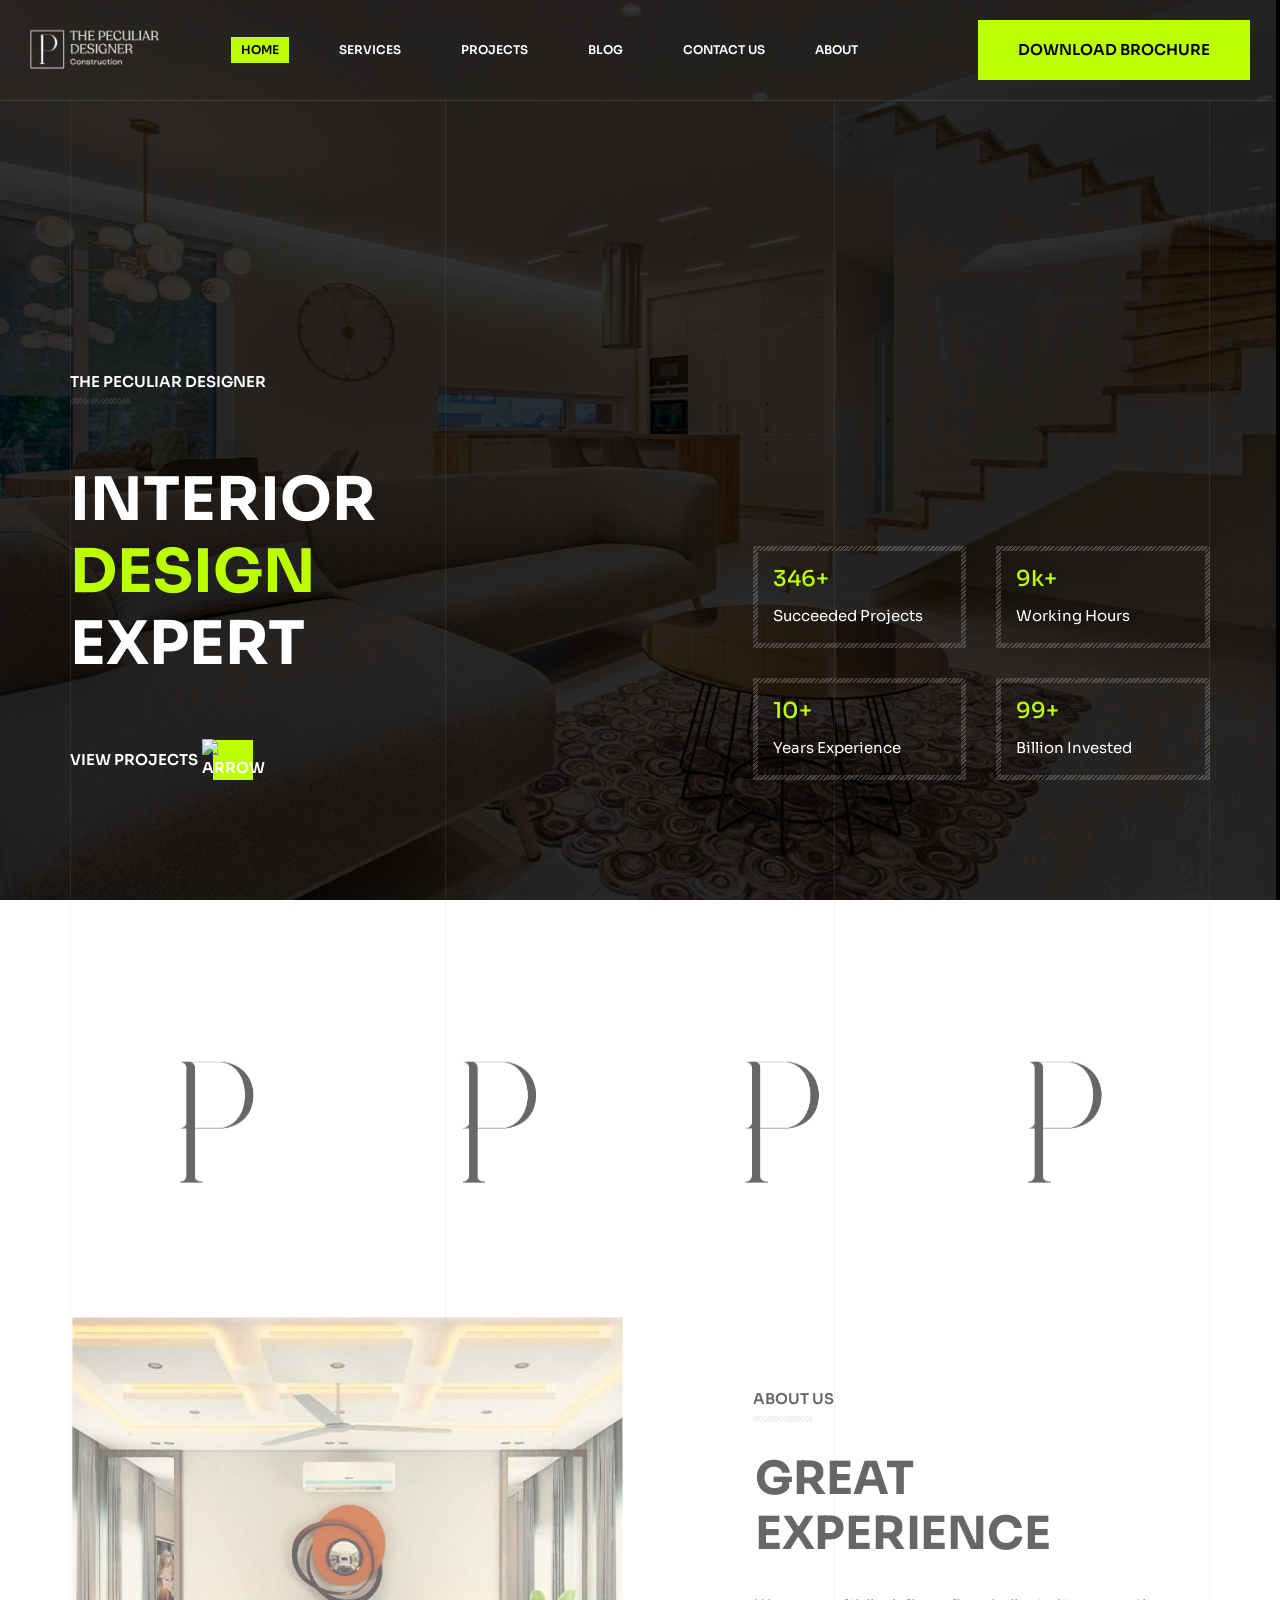
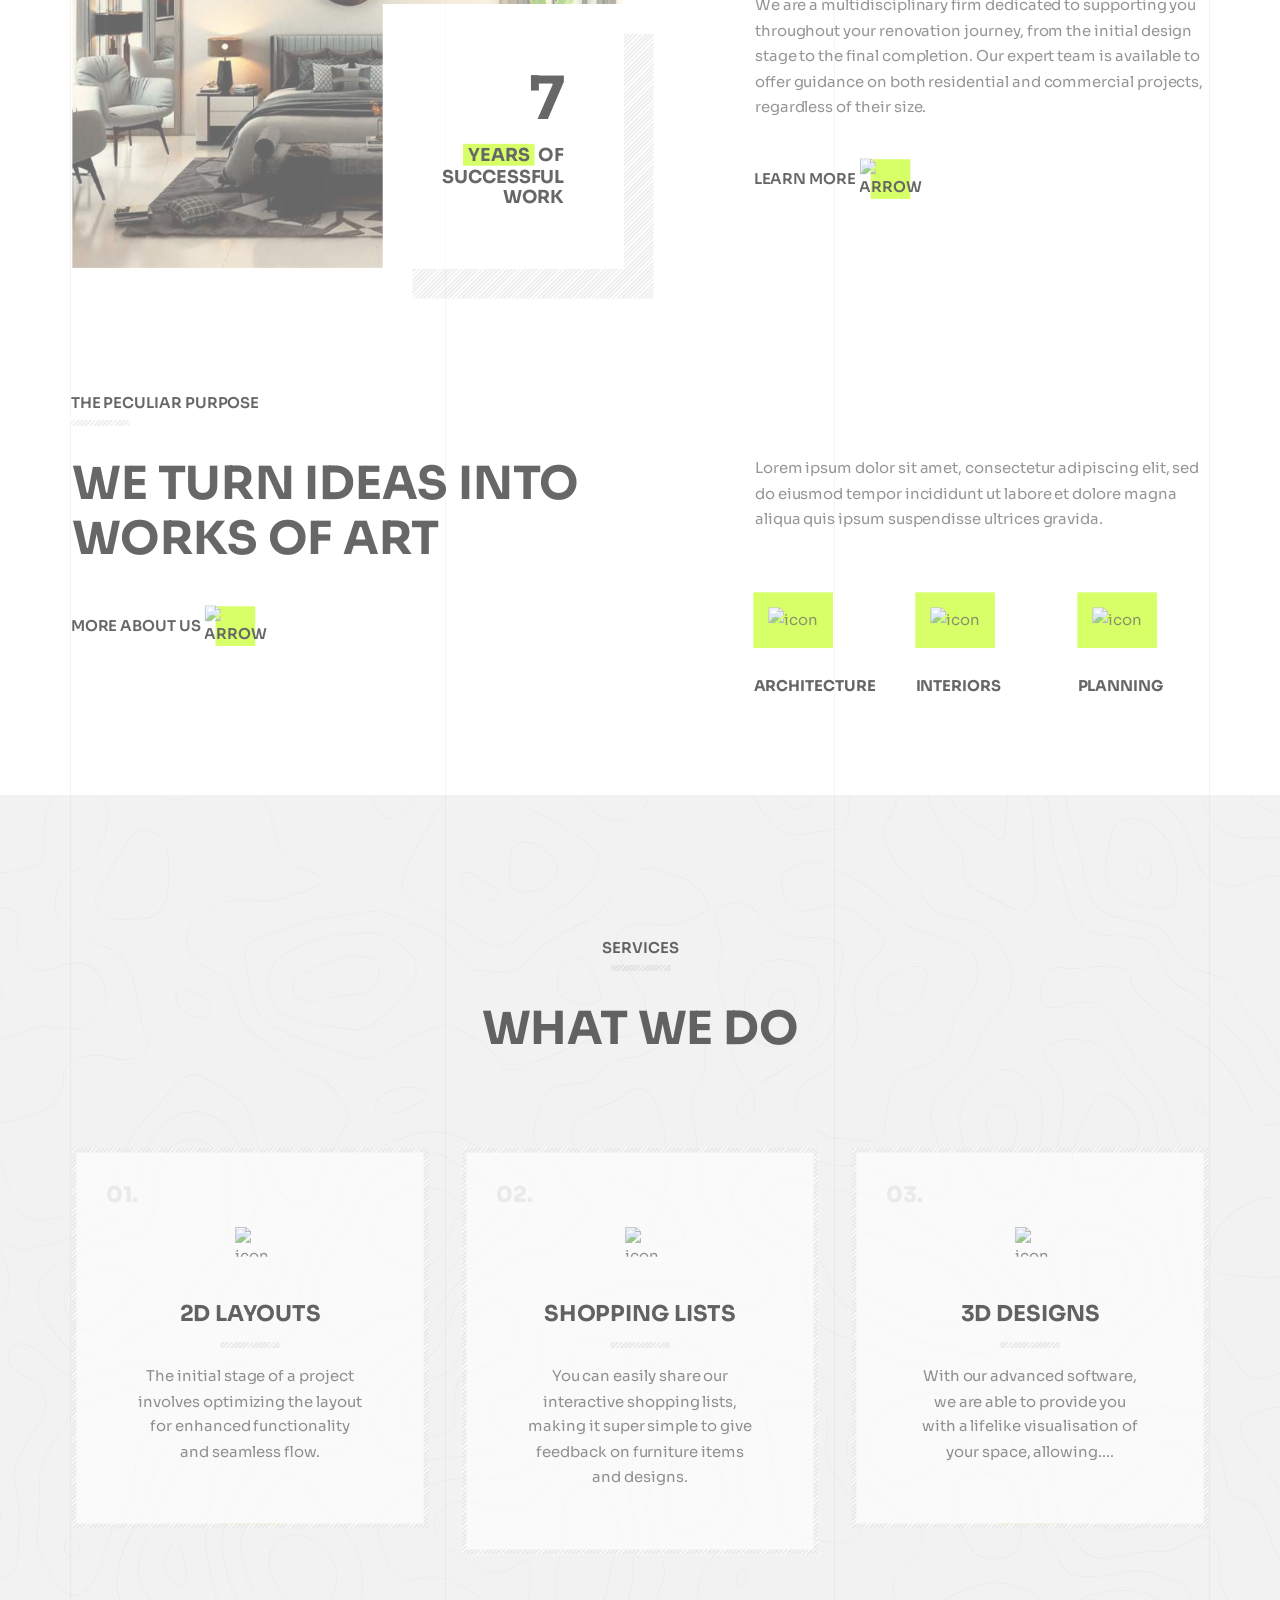
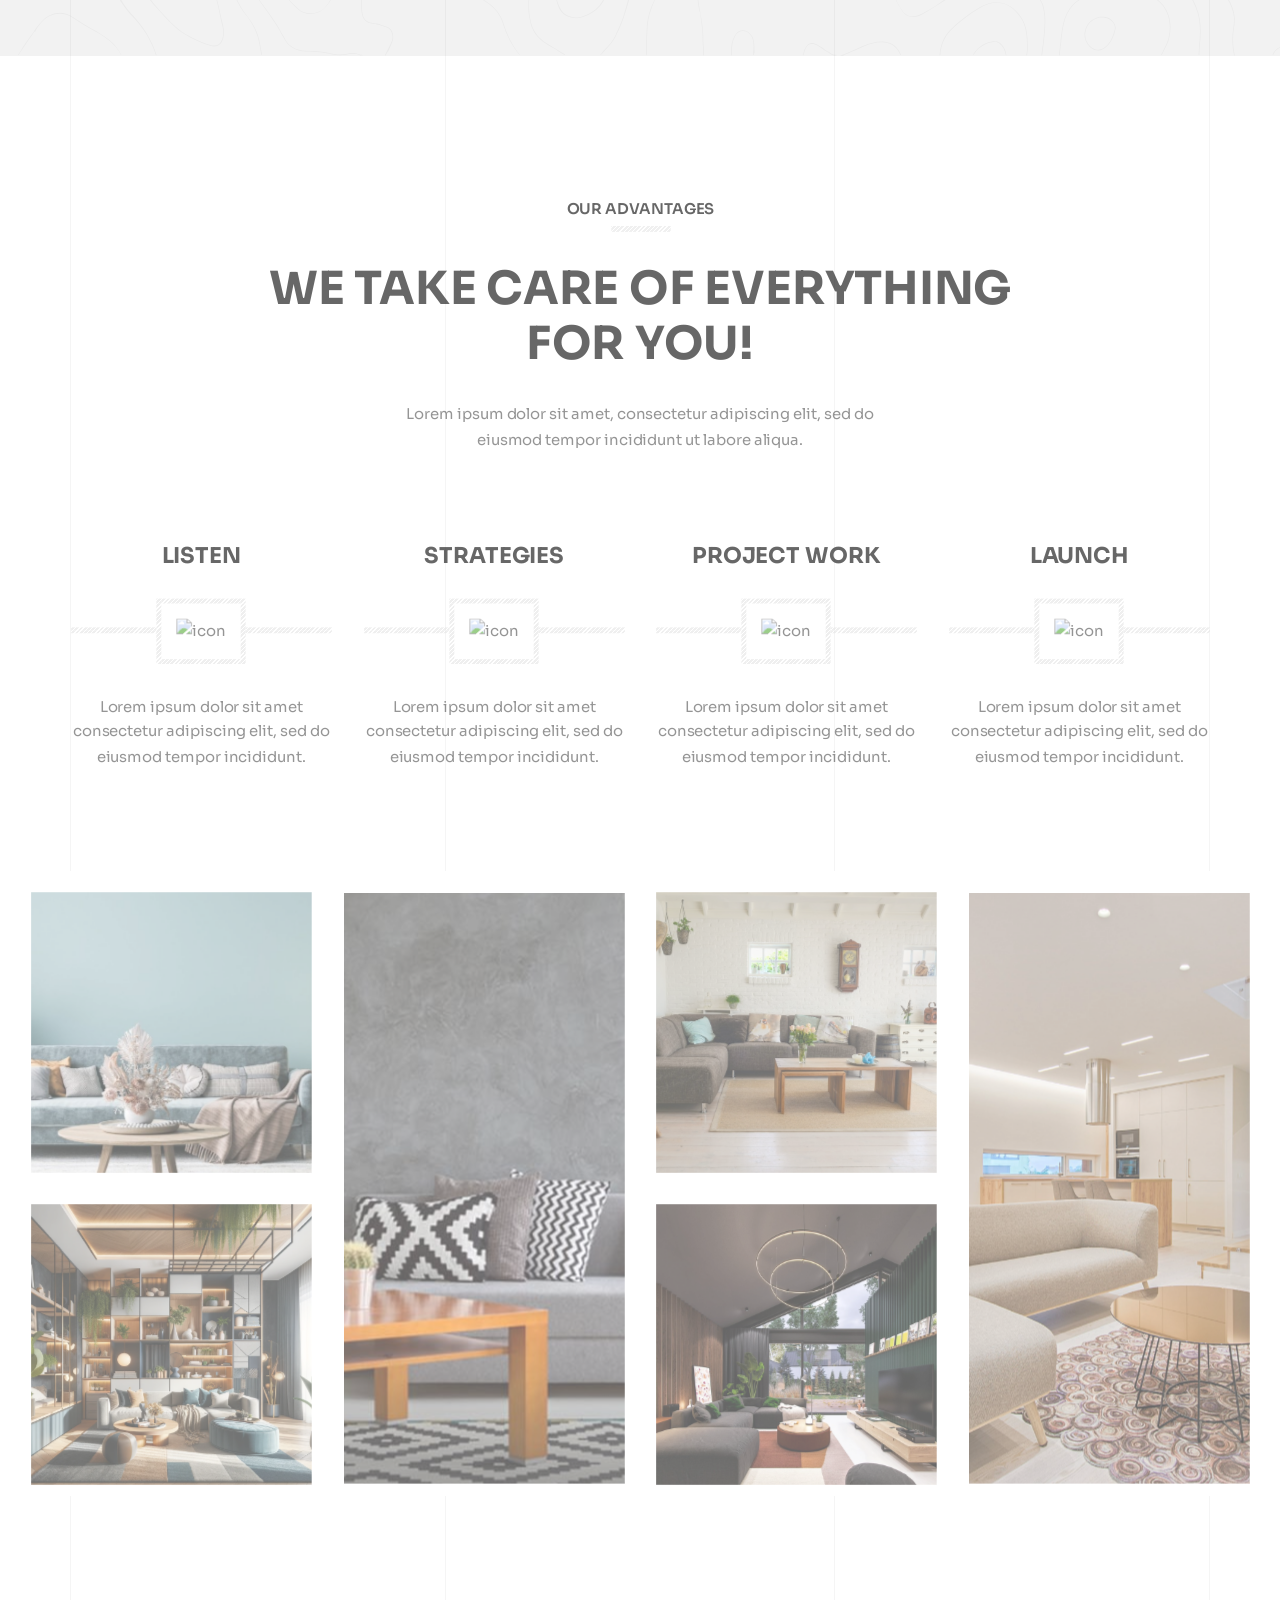
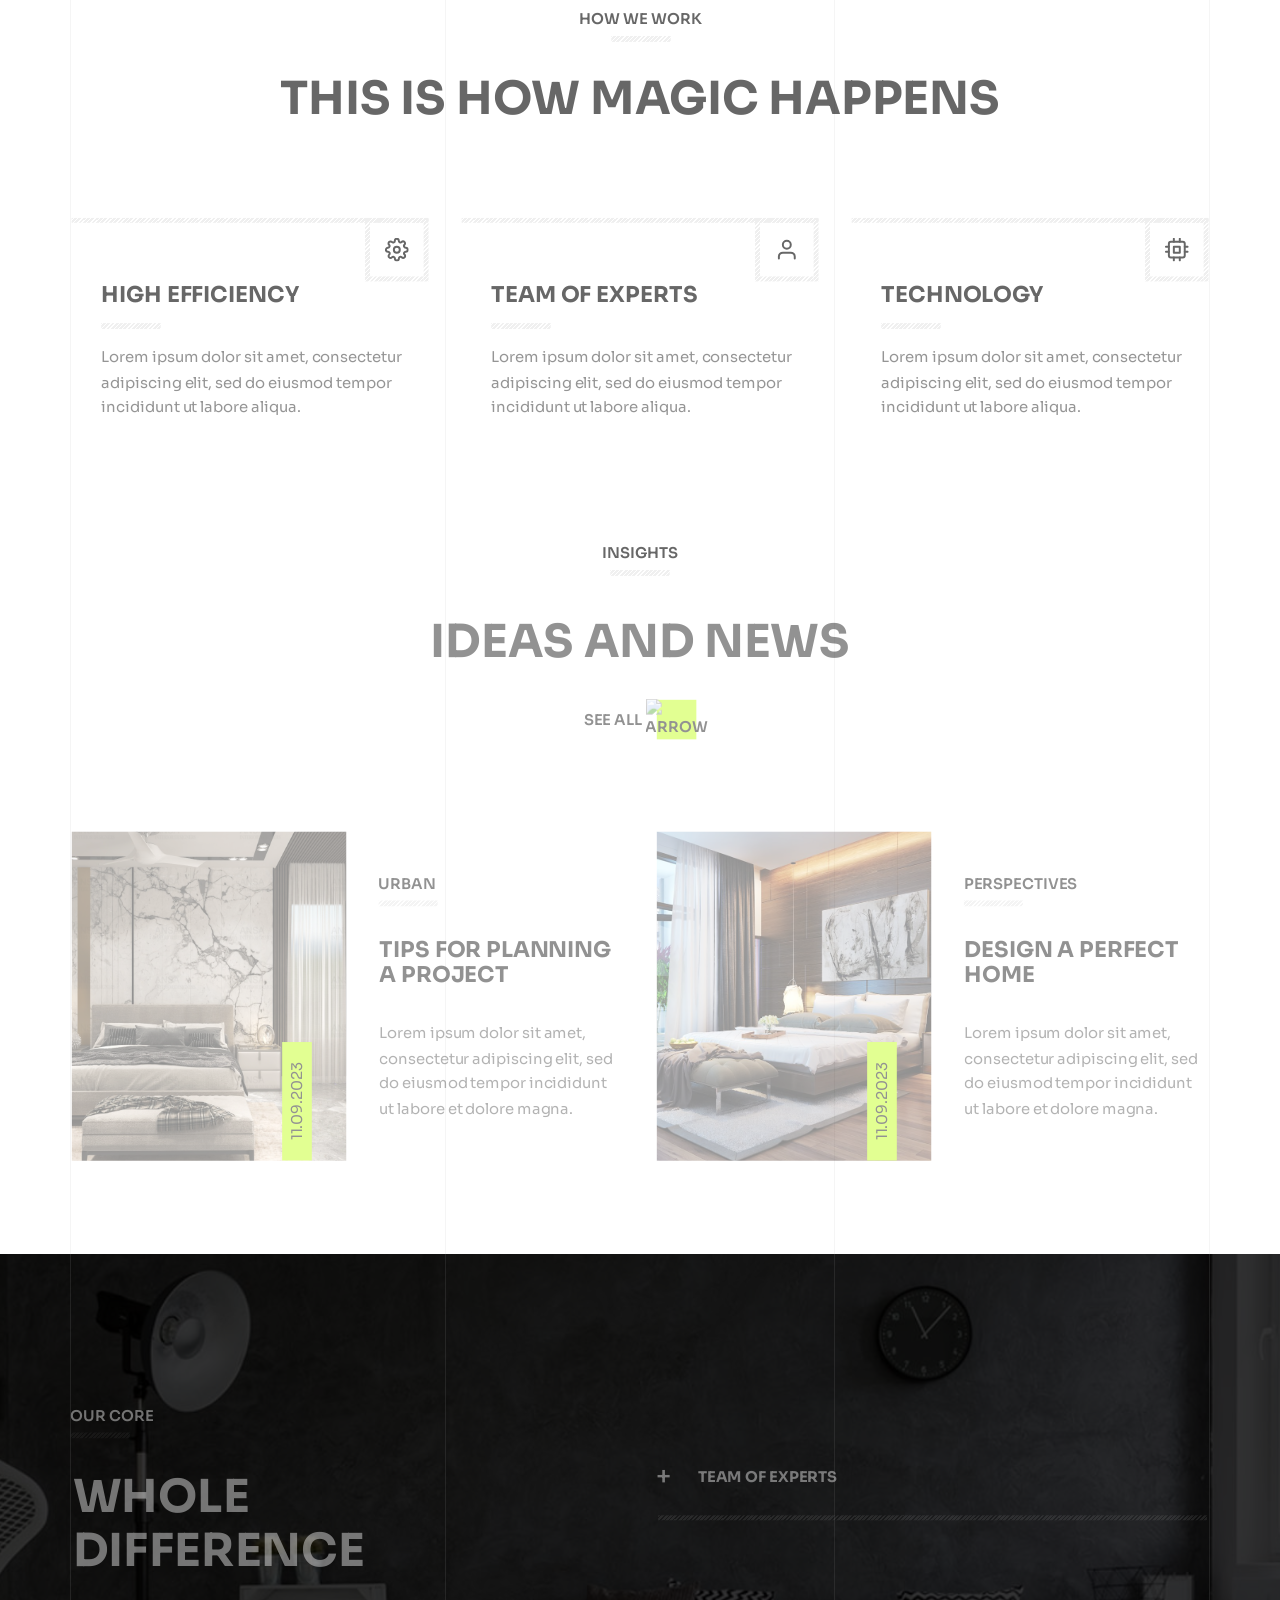
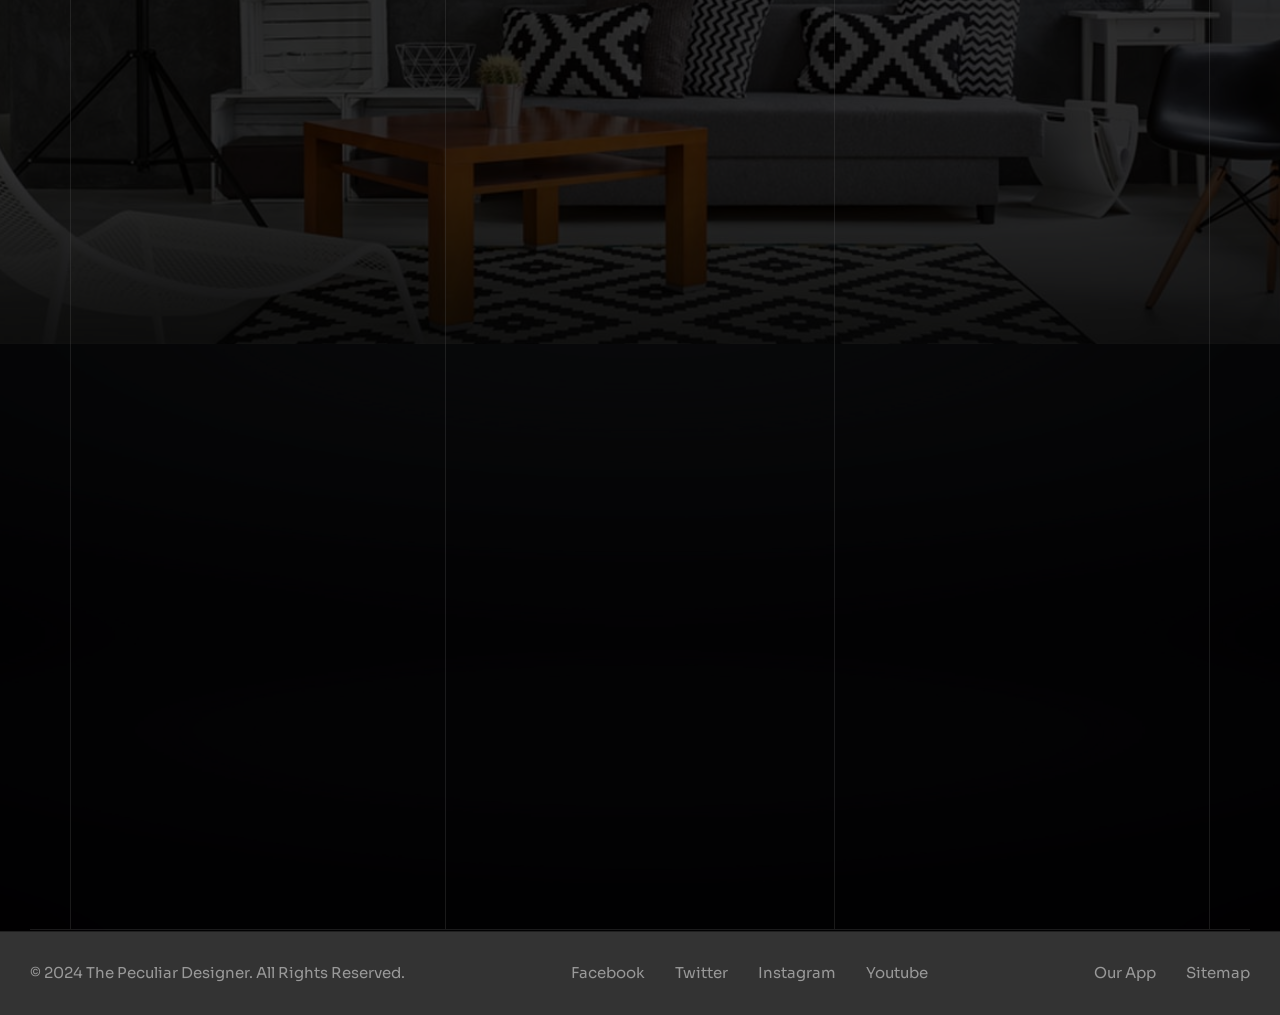
==== index.html @ 279177b8 "first commit" ====
<!DOCTYPE html>
<html lang="en-US">

<head>

    <meta charset="UTF-8">
    <meta name="viewport" content="width=device-width, initial-scale=1.0">
    <meta http-equiv="X-UA-Compatible" content="ie=edge">

    <!-- bootstrap grid css -->
    <link rel="stylesheet" href="css/plugins/bootstrap-grid.css">
    <!-- font awesome css -->
    <link rel="stylesheet" href="css/plugins/font-awesome.min.css">
    <!-- swiper css -->
    <link rel="stylesheet" href="css/plugins/swiper.min.css">
    <!-- magnific css -->
    <link rel="stylesheet" href="css/plugins/magnific-popup.css">
    <!-- ruizarch css -->
    <link rel="stylesheet" href="css/style.css">
    <!-- page name -->
    <title>Ruizarch</title>

</head>

<body>

    <!-- wrapper -->
    <div class="mil-wrapper">

        <div class="mil-progress-track">
            <div class="mil-progress"></div>
        </div>

        <!-- top bar -->
        <div class="mil-top-panel">
            <div class="container-fluid">
                <div class="mil-top-panel-content">
                    <a href="index.html" class="mil-logo">
                        <img src="img/logo/thepeculiar.avif" alt="Logo" style="width: 130px;">
                    </a>

                    <div class="mil-navigation">
                        <nav>
                            <ul>
                                <li class="mil-has-children mil-active">
                                    <a href="index.html">Home</a>
                                    <!-- <ul>
                                        <li><a href="home-1.html">Type 1</a></li>
                                        <li><a href="home-2.html">Type 2</a></li>
                                        <li><a href="home-3.html">Type 3</a></li>
                                    </ul> -->
                                </li>
                                <li class="mil-has-children">
                                    <a href="services.html">Services</a>
                                    <!-- <ul>
                                        <li><a href="services.html">Services</a></li>
                                        <li><a href="service.html">Single Service</a></li>
                                    </ul> -->
                                </li>
                                <li class="mil-has-children">
                                    <a href="portfolio.html">Projects</a>
                                    <!-- <ul>
                                        <li><a href="portfolio.html">Projects list</a></li>
                                        <li><a href="project.html">Single Project</a></li>
                                    </ul> -->
                                </li>
                                <li class="mil-has-children">
                                    <a href="blog.html">Blog</a>
                                    <!-- <ul>
                                        <li><a href="blog.html">Blog list</a></li>
                                        <li><a href="publication.html">Single Publication</a></li>
                                    </ul> -->
                                </li>
                                <li><a href="contact.html">Contact Us</a></li>
                                <li class="mil-has-children">
                                    <a href="about.html">About</a>
                                </li>
                                    <!-- <a href="#.">Other</a>
                                    <ul>
                                        <li><a href="team.html">Team</a></li>
                                        <li><a href="team-member.html">Team Member</a></li>
                                        <li><a href="coming-soon.html">Coming Soon</a></li>
                                        <li><a href="404.html">404</a></li>
                                    </ul> -->
                            </ul>
                        </nav>
                    </div>

                    <!-- right buttons -->
                    <div class="mil-top-panel-buttons">
                        <a href="#" class="mil-button mil-sm">Download Brochure</a>
                        <div class="mil-menu-btn">
                            <span></span>
                        </div>
                    </div>
                    <!-- right buttons end -->

                </div>

            </div>
        </div>
        <!-- top bar end -->

        <!-- content -->
        <div id="content">

            <!-- banner -->
            <section class="mil-banner">
                <img src="img/covers/pexels-fotoaibe-1571460.jpg" class="mil-bg-img mil-scale" data-value-1=".4" data-value-2="1.4" alt="image">
                <div class="mil-overlay"></div>
                <div class="container">
                    <div class="mil-background-grid mil-top-space"></div>
                    <div class="mil-banner-content">
                        <div class="row align-items-end">
                            <div class="col-xl-7">

                                <div class="mil-mb-90">
                                    <span class="mil-suptitle mil-light mil-upper mil-mb-60">THE PECULIAR DESIGNER</span>
                                    <h1 class="mil-upper mil-light mil-mb-60">INTERIOR<br><span class="mil-accent">Design</span><br>EXPERT</h1>
                                    <a href="portfolio.html" class="mil-link mil-light mil-upper">View Projects <span class="mil-arrow"><img src="img/icons/1.svg" alt="arrow"></span></a>
                                </div>

                            </div>
                            <div class="col-xl-5">
                                <div class="row mil-mb-60">
                                    <div class="col-6">

                                        <div class="mil-counter-frame mil-light mil-mb-30">
                                            <h4 class="mil-accent mil-thin mil-mb-10"><span class="mil-counter" data-number="346">0</span>+</h4>
                                            <p class="mil-light">Succeeded <br>Projects</p>
                                        </div>

                                    </div>
                                    <div class="col-6">

                                        <div class="mil-counter-frame mil-light mil-mb-30">
                                            <h4 class="mil-accent mil-thin mil-mb-10"><span class="mil-counter" data-number="9">0</span>k+</h4>
                                            <p class="mil-light">Working <br>Hours</p>
                                        </div>

                                    </div>
                                    <div class="col-6">

                                        <div class="mil-counter-frame mil-light mil-mb-30">
                                            <h4 class="mil-accent mil-thin mil-mb-10"><span class="mil-counter" data-number="10">0</span>+</h4>
                                            <p class="mil-light">Years <br>Experience</p>
                                        </div>

                                    </div>
                                    <div class="col-6">

                                        <div class="mil-counter-frame mil-light mil-mb-30">
                                            <h4 class="mil-accent mil-thin mil-mb-10"><span class="mil-counter" data-number="99">0</span>+</h4>
                                            <p class="mil-light">Billion <br>Invested</p>
                                        </div>

                                    </div>
                                </div>
                            </div>
                        </div>
                    </div>
                </div>
            </section>
            <!-- banner end -->

            <!-- partners -->
            <div class="mil-partners">
                <div class="container mil-p-120-120">
                    <div class="mil-background-grid mil-softened"></div>
                    <div class="swiper-container mil-infinite-show mil-up">
                        <div class="swiper-wrapper">
                            <div class="swiper-slide">
                                <a href="#." class="mil-partner-frame"><img src="img/logo/logo-p version 2-01.png" alt="logo"></a>
                            </div>
                            <div class="swiper-slide">
                                <a href="#." class="mil-partner-frame"><img src="img/logo/logo-p version 2-01.png" alt="logo"></a>
                            </div>
                            <div class="swiper-slide">
                                <a href="#." class="mil-partner-frame"><img src="img/logo/logo-p version 2-01.png" alt="logo"></a>
                            </div>
                            <div class="swiper-slide">
                                <a href="#." class="mil-partner-frame"><img src="img/logo/logo-p version 2-01.png" alt="logo"></a>
                            </div>
                            <div class="swiper-slide">
                                <a href="#." class="mil-partner-frame"><img src="img/logo/logo-p version 2-01.png" alt="logo"></a>
                            </div>
                            <div class="swiper-slide">
                                <a href="#." class="mil-partner-frame"><img src="img/logo/logo-p version 2-01.png" alt="logo"></a>
                            </div>
                        </div>
                    </div>
                </div>
            </div>
            <!-- partners end -->

            <!-- about -->
            <section>
                <div class="container mil-p-0-30">
                    <div class="mil-background-grid mil-softened"></div>
                    <div class="row justify-content-between align-items-center flex-sm-row-reverse">
                        <div class="col-lg-5">

                            <div class="mil-mb-90">
                                <span class="mil-suptitle mil-upper mil-up mil-mb-30">
                                    About Us</span>
                                <h2 class="mil-upper mil-up mil-mb-30">Great experience</h2>
                                <p class="mil-up mil-mb-40">We are a multidisciplinary firm dedicated to supporting you throughout your renovation journey, from the initial design stage to the final completion. Our expert team is available to offer guidance on both residential and commercial projects, regardless of their size.</p>
                                <a href="https://vimeo.com/25428289" class="mil-link mil-upper mil-up has-popup-video">Learn More <span class="mil-arrow"><img src="img/icons/2.svg" alt="arrow"></span></a>
                            </div>

                        </div>
                        <div class="col-lg-6">

                            <div class="mil-illustration mil-up mil-mb-90">
                                <div class="mil-image-frame">
                                    <img src="img/covers/modern-interior-designs-1024x683.jpg" alt="image" class="mil-scale" data-value-1="1" data-value-2="1.3">
                                </div>
                                <div class="mil-about-counter">
                                    <h1 class="mil-counter mil-right mil-mb-10" data-number="8">0</h1>
                                    <h5 class="mil-upper mil-right"><span class="mil-marker">Years</span> of <br>successful <br>work</h5>
                                </div>
                            </div>

                        </div>
                    </div>
                </div>
            </section>
            <!-- about end -->

            <!-- ideas -->
            <section>
                <div class="container mil-p-0-90">
                    <div class="mil-background-grid mil-softened"></div>
                    <div class="row justify-content-between">
                        <div class="col-lg-6">

                            <div>
                                <span class="mil-suptitle mil-upper mil-up mil-mb-30">The Peculiar Purpose</span>
                                <h2 class="mil-upper mil-up mil-mb-40">we turn ideas into works of art</h2>
                                <a href="about.html" class="mil-link mil-upper mil-up">More About Us <span class="mil-arrow"><img src="img/icons/1.svg" alt="arrow"></span></a>
                            </div>

                        </div>
                        <div class="col-lg-5 mil-mt-suptitle-offset">

                            <p class="mil-up mil-mb-60">Lorem ipsum dolor sit amet, consectetur adipiscing elit, sed do eiusmod tempor incididunt ut labore et dolore magna aliqua quis ipsum suspendisse ultrices gravida.</p>

                            <div class="row">
                                <div class="col-sm-4">

                                    <a href="service.html" class="mil-icon-box mil-sm-center mil-mb-30">
                                        <div class="mil-icon mil-icon-accent-bg mil-up mil-mb-30">
                                            <img src="img/icons/3.svg" alt="icon">
                                        </div>
                                        <h6 class="mil-upper mil-up">Architecture</h6>
                                    </a>

                                </div>
                                <div class="col-sm-4">

                                    <a href="service.html" class="mil-icon-box mil-sm-center mil-mb-30">
                                        <div class="mil-icon mil-icon-accent-bg mil-up mil-mb-30">
                                            <img src="img/icons/4.svg" alt="icon">
                                        </div>
                                        <h6 class="mil-upper mil-up">Interiors</h6>
                                    </a>

                                </div>
                                <div class="col-sm-4">

                                    <a href="service.html" class="mil-icon-box mil-sm-center mil-mb-30">
                                        <div class="mil-icon mil-icon-accent-bg mil-up mil-mb-30">
                                            <img src="img/icons/5.svg" alt="icon">
                                        </div>
                                        <h6 class="mil-upper mil-up">Planning</h6>
                                    </a>

                                </div>
                            </div>

                        </div>
                    </div>
                </div>
            </section>
            <!-- ideas end -->

            <!-- services -->
            <section class="mil-soft-bg mil-relative">
                <img src="img/other/bg.svg" class="mil-bg-img" alt="image">
                <div class="container mil-p-120-90">
                    <div class="mil-background-grid mil-softened"></div>

                    <div class="row">
                        <div class="col-12">

                            <div class="mil-center mil-mb-90">
                                <span class="mil-suptitle mil-upper mil-up mil-mb-30">Services</span>
                                <h2 class="mil-upper mil-up">What We Do</h2>
                            </div>

                        </div>
                        <div class="col-lg-4">

                            <a href="service.html" class="mil-service-card mil-up mil-mb-30">
                                <div class="mil-card-number">01.</div>
                                <div class="mil-center">
                                    <div class="mil-icon mil-icon-lg mil-mb-30">
                                        <img src="img/icons/3.svg" alt="icon">
                                    </div>
                                    <h4 class="mil-upper mil-mb-20">2D Layouts</h4>
                                    <div class="mil-divider-sm mil-mb-20"></div>
                                    <p class="mil-service-text">The initial stage of a project involves optimizing the layout for enhanced functionality and seamless flow.</p>
                                    <div class="mil-go-buton mil-icon mil-icon-lg mil-icon-accent-bg">
                                        <img src="img/icons/1.svg" alt="icon">
                                    </div>
                                </div>
                            </a>

                        </div>
                        <div class="col-lg-4">

                            <a href="service.html" class="mil-service-card mil-up mil-mb-30">
                                <div class="mil-card-number">02.</div>
                                <div class="mil-center">
                                    <div class="mil-icon mil-icon-lg mil-mb-30">
                                        <img src="img/icons/5.svg" alt="icon">
                                    </div>
                                    <h4 class="mil-upper mil-mb-20">
                                        Shopping Lists</h4>
                                    <div class="mil-divider-sm mil-mb-20"></div>
                                    <p class="mil-service-text">You can easily share our interactive shopping lists, making it super simple to give feedback on furniture items and designs. </p>
                                    <div class="mil-go-buton mil-icon mil-icon-lg mil-icon-accent-bg">
                                        <img src="img/icons/1.svg" alt="icon">
                                    </div>
                                </div>
                            </a>

                        </div>
                        <div class="col-lg-4">

                            <a href="service.html" class="mil-service-card mil-up mil-mb-30">
                                <div class="mil-card-number">03.</div>
                                <div class="mil-center">
                                    <div class="mil-icon mil-icon-lg mil-mb-30">
                                        <img src="img/icons/4.svg" alt="icon">
                                    </div>
                                    <h4 class="mil-upper mil-mb-20">3D designs</h4>
                                    <div class="mil-divider-sm mil-mb-20"></div>
                                    <p class="mil-service-text">With our advanced software, we are able to provide you with a lifelike visualisation of your space, allowing....</p>
                                    <div class="mil-go-buton mil-icon mil-icon-lg mil-icon-accent-bg">
                                        <img src="img/icons/1.svg" alt="icon">
                                    </div>
                                </div>
                            </a>

                        </div>
                    </div>
                </div>
            </section>
            <!-- services end -->

            <!-- advantages -->
            <section>
                <div class="container mil-p-120-60">
                    <div class="mil-background-grid mil-softened"></div>

                    <div class="row">
                        <div class="col-12">

                            <div class="mil-center mil-mb-90">
                                <span class="mil-suptitle mil-upper mil-up mil-mb-30">Our Advantages</span>
                                <h2 class="mil-upper mil-up mil-mb-30">We Take Care of Everything <br>for You!</h2>
                                <p class="mil-up">Lorem ipsum dolor sit amet, consectetur adipiscing elit, sed do <br> eiusmod tempor incididunt ut labore aliqua.</p>
                            </div>

                        </div>
                        <div class="col-md-6 col-lg-3">

                            <div class="mil-advantage mil-icon-box mil-center mil-up mil-mb-60">
                                <h4 class="mil-upper mil-mb-30">Listen</h4>
                                <div class="mil-icon mil-icon-border mil-mb-30">
                                    <img src="img/icons/6.svg" alt="icon">
                                </div>
                                <p>Lorem ipsum dolor sit amet consectetur adipiscing elit, sed do eiusmod tempor incididunt.</p>
                            </div>

                        </div>
                        <div class="col-md-6 col-lg-3">

                            <div class="mil-advantage mil-icon-box mil-center mil-up mil-mb-60">
                                <h4 class="mil-upper mil-mb-30">Strategies</h4>
                                <div class="mil-icon mil-icon-border mil-mb-30">
                                    <img src="img/icons/6.svg" alt="icon">
                                </div>
                                <p>Lorem ipsum dolor sit amet consectetur adipiscing elit, sed do eiusmod tempor incididunt.</p>
                            </div>

                        </div>
                        <div class="col-md-6 col-lg-3">

                            <div class="mil-advantage mil-icon-box mil-center mil-up mil-mb-60">
                                <h4 class="mil-upper mil-mb-30">Project Work</h4>
                                <div class="mil-icon mil-icon-border mil-mb-30">
                                    <img src="img/icons/6.svg" alt="icon">
                                </div>
                                <p>Lorem ipsum dolor sit amet consectetur adipiscing elit, sed do eiusmod tempor incididunt.</p>
                            </div>

                        </div>
                        <div class="col-md-6 col-lg-3">

                            <div class="mil-advantage mil-icon-box mil-center mil-up mil-mb-60">
                                <h4 class="mil-upper mil-mb-30">Launch</h4>
                                <div class="mil-icon mil-icon-border mil-mb-30">
                                    <img src="img/icons/6.svg" alt="icon">
                                </div>
                                <p>Lorem ipsum dolor sit amet consectetur adipiscing elit, sed do eiusmod tempor incididunt.</p>
                            </div>

                        </div>

                    </div>
                </div>
            </section>
            <!-- advantages end -->

            <!-- portfolio -->
            <section>
                <div class="container-fluid">
                    <div class="row">
                        <div class="col-md-6 col-lg-3">

                            <a href="project.html" class="mil-portfolio-item mil-square-item mil-up mil-mb-30">
                                <img src="img/covers/1653916474913.jpg" alt="cover">
                                <div class="mil-project-descr">
                                    <h4 class="mil-upper mil-mb-20">Modern architecture</h4>
                                    <div class="mil-divider-sm mil-mb-20"></div>
                                    <p>Consectetur adipiscing elit, sed do eiusmod tempor incididunt ut labore aliqua.</p>
                                </div>
                            </a>

                            <a href="project.html" class="mil-portfolio-item mil-square-item mil-up mil-mb-30">
                                <img src="img/covers/65fcc82f42342ec97c53ded1_latest_residential_design_trends.png" alt="cover">
                                <div class="mil-project-descr">
                                    <h4 class="mil-upper mil-mb-20">Ice castle</h4>
                                    <div class="mil-divider-sm mil-mb-20"></div>
                                    <p>Consectetur adipiscing elit, sed do eiusmod tempor incididunt ut labore aliqua.</p>
                                </div>
                            </a>

                        </div>
                        <div class="col-md-6 col-lg-3">

                            <a href="project.html" class="mil-portfolio-item mil-long-item mil-up mil-mb-30">
                                <img src="img/covers/7-Elements-of-Interior-Designing-Cover-23-04.jpg" alt="cover">
                                <div class="mil-project-descr">
                                    <h4 class="mil-upper mil-mb-20">Cubism</h4>
                                    <div class="mil-divider-sm mil-mb-20"></div>
                                    <p>Consectetur adipiscing elit, sed do eiusmod tempor incididunt ut labore aliqua.</p>
                                </div>
                            </a>

                        </div>
                        <div class="col-md-6 col-lg-3">

                            <a href="project.html" class="mil-portfolio-item mil-square-item mil-up mil-mb-30">
                                <img src="img/covers/living-room-2732939_1280.jpg" alt="cover">
                                <div class="mil-project-descr">
                                    <h4 class="mil-upper mil-mb-20">Horizontal elevator</h4>
                                    <div class="mil-divider-sm mil-mb-20"></div>
                                    <p>Consectetur adipiscing elit, sed do eiusmod tempor incididunt ut labore aliqua.</p>
                                </div>
                            </a>

                            <a href="project.html" class="mil-portfolio-item mil-square-item mil-up mil-mb-30">
                                <img src="img/covers/living-room-pendant-light.jpg" alt="cover">
                                <div class="mil-project-descr">
                                    <h4 class="mil-upper mil-mb-20">Home Decor</h4>
                                    <div class="mil-divider-sm mil-mb-20"></div>
                                    <p>Consectetur adipiscing elit, sed do eiusmod tempor incididunt ut labore aliqua.</p>
                                </div>
                            </a>

                        </div>
                        <div class="col-md-6 col-lg-3">

                            <a href="project.html" class="mil-portfolio-item mil-long-item mil-up mil-mb-30">
                                <img src="img/covers/pexels-fotoaibe-1571460.jpg" alt="cover">
                                <div class="mil-project-descr">
                                    <h4 class="mil-upper mil-mb-20">Modern architecture</h4>
                                    <div class="mil-divider-sm mil-mb-20"></div>
                                    <p>Consectetur adipiscing elit, sed do eiusmod tempor incididunt ut labore aliqua.</p>
                                </div>
                            </a>

                        </div>
                    </div>
                </div>
            </section>
            <!-- portfolio end -->

            <!-- how we work -->
            <section>
                <div class="container mil-p-90-60">
                    <div class="mil-background-grid mil-softened"></div>

                    <div class="row">
                        <div class="col-12">

                            <div class="mil-center mil-mb-90">
                                <span class="mil-suptitle mil-upper mil-up mil-mb-30">How We Work</span>
                                <h2 class="mil-upper mil-up">This is How Magic Happens</h2>
                            </div>

                        </div>
                        <div class="col-lg-4">

                            <div class="mil-hww mil-icon-box mil-up mil-mb-60">
                                <div class="mil-icon mil-icon-border mil-mb-30">
                                    <img src="img/icons/7.svg" alt="icon">
                                </div>
                                <h4 class="mil-upper mil-mb-20">High Efficiency</h4>
                                <div class="mil-divider-sm mil-mb-20"></div>
                                <p>Lorem ipsum dolor sit amet, consectetur adipiscing elit, sed do eiusmod tempor incididunt ut labore aliqua.</p>
                            </div>

                        </div>
                        <div class="col-lg-4">

                            <div class="mil-hww mil-icon-box mil-up mil-mb-60">
                                <div class="mil-icon mil-icon-border mil-mb-30">
                                    <img src="img/icons/8.svg" alt="icon">
                                </div>
                                <h4 class="mil-upper mil-mb-20">Team of Experts</h4>
                                <div class="mil-divider-sm mil-mb-20"></div>
                                <p>Lorem ipsum dolor sit amet, consectetur adipiscing elit, sed do eiusmod tempor incididunt ut labore aliqua.</p>
                            </div>

                        </div>
                        <div class="col-lg-4">

                            <div class="mil-hww mil-icon-box mil-up mil-mb-60">
                                <div class="mil-icon mil-icon-border mil-mb-30">
                                    <img src="img/icons/9.svg" alt="icon">
                                </div>
                                <h4 class="mil-upper mil-mb-20">Technology</h4>
                                <div class="mil-divider-sm mil-mb-20"></div>
                                <p>Lorem ipsum dolor sit amet, consectetur adipiscing elit, sed do eiusmod tempor incididunt ut labore aliqua.</p>
                            </div>

                        </div>
                    </div>
                </div>
            </section>
            <!-- how we work end -->

            <!-- blog -->
            <section>
                <div class="container mil-p-0-60">
                    <div class="mil-background-grid mil-softened"></div>

                    <div class="row">
                        <div class="col-12">

                            <div class="mil-center mil-mb-90">
                                <span class="mil-suptitle mil-upper mil-up mil-mb-30">Insights</span>
                                <h2 class="mil-upper mil-up mil-mb-30">Ideas and News</h2>
                                <a href="blog.html" class="mil-link mil-upper mil-up">See All <span class="mil-arrow"><img src="img/icons/1.svg" alt="arrow"></span></a>
                            </div>

                        </div>
                        <div class="col-lg-6">

                            <a href="publication.html" class="mil-blog-card mil-mb-60">
                                <div class="mil-cover mil-up mil-long">
                                    <img src="img/covers/blog1.jpg" alt="cover">
                                    <div class="mil-date">11.09.2023</div>
                                </div>
                                <div class="mil-description">
                                    <span class="mil-suptitle mil-upper mil-up mil-mb-30">Urban</span>
                                    <h4 class="mil-upper mil-up mil-mb-30">Tips for Planning a Project</h4>
                                    <p class="mil-up">Lorem ipsum dolor sit amet, consectetur adipiscing elit, sed do eiusmod tempor incididunt ut labore et dolore magna.</p>
                                </div>
                            </a>

                        </div>
                        <div class="col-lg-6">

                            <a href="publication.html" class="mil-blog-card mil-mb-60">
                                <div class="mil-cover mil-up mil-long">
                                    <img src="img/covers/blog2.jpg" alt="cover">
                                    <div class="mil-date">11.09.2023</div>
                                </div>
                                <div class="mil-description">
                                    <span class="mil-suptitle mil-upper mil-up mil-mb-30">Perspectives</span>
                                    <h4 class="mil-upper mil-up mil-mb-30">Design a perfect home</h4>
                                    <p class="mil-up">Lorem ipsum dolor sit amet, consectetur adipiscing elit, sed do eiusmod tempor incididunt ut labore et dolore magna.</p>
                                </div>
                            </a>

                        </div>
                    </div>
                </div>
            </section>
            <!-- blog end -->

            <!-- core -->
            <section class="mil-dark-bg mil-relative mil-o-hidden">
                <img src="img/covers/7-Elements-of-Interior-Designing-Cover-23-04.jpg" class="mil-bg-img mil-scale" alt="image" style="object-position: top;" data-value-1="1" data-value-2="1.2">
                <div class="mil-overlay"></div>
                <div class="container mil-p-120-90">
                    <div class="mil-background-grid"></div>
                    <div class="row justify-content-between">
                        <div class="col-lg-5">

                            <div class="mil-mb-90">
                                <span class="mil-suptitle mil-upper mil-light mil-up mil-mb-30">Our Core</span>
                                <h2 class="mil-upper mil-light mil-up mil-mb-30">Whole difference</h2>
                                <p class="mil-light-soft mil-up mil-mb-40">Lorem ipsum dolor sit amet, consectetur adipiscing elit, sed do eiusmod tempor incididunt ut labore et dolore magna aliqua quis ipsum suspendisse ultrices gravida.</p>
                                <a href="services.html" class="mil-link mil-light mil-upper mil-up">Read More <span class="mil-arrow"><img src="img/icons/1.svg" alt="arrow"></span></a>
                            </div>

                        </div>
                        <div class="col-lg-6 mil-mt-suptitle-offset">

                            <div class="mil-accordion-group mil-up">
                                <div class="mil-accordion-menu">

                                    <div class="mil-symbol mil-light mil-thin mil-h3">
                                        <div class="mil-plus">+</div>
                                        <div class="mil-minus">-</div>
                                    </div>

                                    <h6 class="mil-upper mil-light">Team of Experts</h6>

                                </div>
                                <div class="mil-accordion-content">
                                    <p class="mil-light-soft mil-mb-30">Donec eu libero sit amet quam egestas semper. Aenean ultricies mi vitae est. Mauris placerat eleifend leo.</p>
                                </div>
                            </div>

                            <div class="mil-accordion-group mil-up">
                                <div class="mil-accordion-menu">

                                    <div class="mil-symbol mil-light mil-thin mil-h3">
                                        <div class="mil-plus">+</div>
                                        <div class="mil-minus">-</div>
                                    </div>

                                    <h6 class="mil-upper mil-light">Creativity and Innovation</h6>

                                </div>
                                <div class="mil-accordion-content">
                                    <p class="mil-light-soft mil-mb-30">Pellentesque habitant morbi tristique senectus et netus et malesuada fames ac turpis egestas. Vestibulum tortor quam, feugiat vitae, ultricies eget, tempor sit amet, ante. Donec eu libero sit amet quam egestas semper. Aenean ultricies mi vitae est. Mauris placerat eleifend leo.</p>
                                </div>
                            </div>

                            <div class="mil-accordion-group mil-up">
                                <div class="mil-accordion-menu">

                                    <div class="mil-symbol mil-light mil-thin mil-h3">
                                        <div class="mil-plus">+</div>
                                        <div class="mil-minus">-</div>
                                    </div>

                                    <h6 class="mil-upper mil-light">Technology</h6>

                                </div>
                                <div class="mil-accordion-content">
                                    <p class="mil-light-soft mil-mb-30">Netus et malesuada fames ac turpis egestas. Vestibulum tortor quam, feugiat vitae, ultricies eget, tempor sit amet, ante. Donec eu libero sit amet quam egestas semper. Aenean ultricies mi vitae est. Mauris placerat eleifend leo.</p>
                                </div>
                            </div>

                            <div class="mil-accordion-group mil-up">
                                <div class="mil-accordion-menu">

                                    <div class="mil-symbol mil-light mil-thin mil-h3">
                                        <div class="mil-plus">+</div>
                                        <div class="mil-minus">-</div>
                                    </div>

                                    <h6 class="mil-upper mil-light">Sustainability</h6>

                                </div>
                                <div class="mil-accordion-content">
                                    <p class="mil-light-soft mil-mb-30">Malesuada fames ac turpis egestas. Vestibulum tortor quam, feugiat vitae, ultricies eget, tempor sit amet, ante. Donec eu libero sit amet quam egestas semper. Aenean ultricies mi vitae est. Mauris placerat eleifend leo.</p>
                                </div>
                            </div>

                            <div class="mil-accordion-group mil-up">
                                <div class="mil-accordion-menu">

                                    <div class="mil-symbol mil-light mil-thin mil-h3">
                                        <div class="mil-plus">+</div>
                                        <div class="mil-minus">-</div>
                                    </div>

                                    <h6 class="mil-upper mil-light">Honesty and Transparency</h6>

                                </div>
                                <div class="mil-accordion-content">
                                    <p class="mil-light-soft mil-mb-30">Fames ac turpis egestas. Vestibulum tortor quam, feugiat vitae, ultricies eget, tempor sit amet, ante. Donec eu libero sit amet quam egestas semper. Aenean ultricies mi vitae est. Mauris placerat eleifend leo.</p>
                                </div>
                            </div>

                        </div>
                    </div>
                </div>
            </section>
            <!-- core end -->

            <!-- footer -->
            <footer class="mil-relative">
                <img src="img/covers/abstract-luxury-blur-dark-grey-black-gradient-used-as-background-studio-wall-display-your-products.jpg" class="mil-bg-img mil-parallax" alt="image" style="object-position: top;" data-value-1="-25%" data-value-2="23%">
                <div class="mil-overlay"></div>
                <div class="container mil-p-120-90">
                    <div class="mil-background-grid"></div>
                    <div class="row align-items-end">
                        <div class="col-lg-8">
                            <div class="row">
                                <div class="col-12">

                                    <div class="mil-footer-navigation mil-up mil-mb-90">
                                        <nav>
                                            <ul>
                                                <li class="mil-active">
                                                    <a href="about.html">About</a>
                                                </li>
                                                <li >
                                                    <a href="services.html">Services</a>
                                                </li>
                                                <li>
                                                    <a href="portfolio.html">Projects</a>
                                                </li>
                                                <li>
                                                    <a href="blog.html">Blog</a>
                                                </li>
                                                <li>
                                                    <a href="contact.html">Contact</a>
                                                </li>
                                            </ul>
                                        </nav>
                                    </div>

                                </div>
                                <div class="col-md-6 col-lg-6 col-xl-3">

                                    <span class="mil-suptitle mil-light mil-upper mil-up mil-mb-30">Huddersfield Office</span>
                                    <p class="mil-text-sm mil-up mil-light-soft mil-mb-30">92 New N Rd, <br>Huddersfield HD1 5QP <br>info@thepeculiardesigner.co.uk <br>01484 361187</p>

                                </div>
                                <!-- <div class="col-md-6 col-lg-6 col-xl-3">

                                    <span class="mil-suptitle mil-light mil-upper mil-up mil-mb-30">Chicago</span>
                                    <p class="mil-text-sm mil-up mil-light-soft mil-mb-30">10233 Gaillard Lake Est <br>Suite 420 <br>Houston, TX 75169 <br>(903) 560 - 9830</p>

                                </div>
                                <div class="col-md-6 col-lg-6 col-xl-3">

                                    <span class="mil-suptitle mil-light mil-upper mil-up mil-mb-30">Harriman</span>
                                    <p class="mil-text-sm mil-up mil-light-soft mil-mb-30">5 Harriman Woods Dr <br>Suite 702 <br>New York, NY 10926 <br>(570) 253 - 2853</p>

                                </div>
                                <div class="col-md-6 col-lg-6 col-xl-3">

                                    <span class="mil-suptitle mil-light mil-upper mil-up mil-mb-30">Largo</span>
                                    <p class="mil-text-sm mil-up mil-light-soft mil-mb-30">1071 Donegan Rd <br>Suite 1300 <br>Florida, FL 33771 <br>(727) 223 - 5371</p>

                                </div> -->
                            </div>
                        </div>
                        <div class="col-lg-4">

                            <a href="home-1.html" class="mil-footer-logo mil-up mil-mb-30">
                                <img src="img/logo/thepeculiar.avif" alt="Logo" style="width: 250px">
                            </a>

                        </div>

                    </div>
                </div>
                <div class="container-fluid">

                    <div class="mil-footer-bottom">
                        <p class="mil-light-soft mil-mb-15">© 2024 The Peculiar Designer. All Rights Reserved.</p>
                        <ul class="mil-light-soft mil-mb-15">
                            <li><a href="#.">Facebook</a></li>
                            <li><a href="#.">Twitter</a></li>
                            <li><a href="#.">Instagram</a></li>
                            <li><a href="#.">Youtube</a></li>
                        </ul>
                        <ul class="mil-light-soft mil-mb-15">
                            <li><a href="#.">Our App</a></li>
                            <li><a href="#.">Sitemap</a></li>
                        </ul>
                    </div>

                </div>
            </footer>
            <!-- footer end -->

        </div>
        <!-- content -->
    </div>
    <!-- wrapper end -->

    <!-- jQuery js -->
    <script src="js/plugins/jquery.min.js"></script>
    <!-- swiper js -->
    <script src="js/plugins/swiper.min.js"></script>
    <!-- gsap js -->
    <script src="js/plugins/gsap.min.js"></script>
    <!-- imagesloaded js -->
    <script src="js/plugins/imagesloaded.pkgd.js"></script>
    <!-- isotope js -->
    <script src="js/plugins/isotope.min.js"></script>
    <!-- scroll smoother -->
    <script src="js/plugins/smooth-scroll.js"></script>
    <!-- scroll trigger js -->
    <script src="js/plugins/ScrollTrigger.min.js"></script>
    <!-- magnific js -->
    <script src="js/plugins/magnific-popup.js"></script>
    <!-- ruizarch js -->
    <script src="js/main.js"></script>

</body>

</html>
---- css/style.css ----
/* -------------------------------------------

Name: 		Ruizarch
Version:    1.1
Author: bslthemes
Author URL: https://themeforest.net/user/bslthemes/portfolio
Developer:	Nazar Miller (millerDigitalDesign), email: miller.themes@gmail.com

------------------------------------------- */
/*--------------------------------------------

1. common
    - main
    - typography
    - suptitle
    - link
    - button
    - breadcrumbs
    - list
    - backgrounds
    - spaces
    - 
2. components
    - scrollbar
    - background grid
    - banner
    - slider navigation
    - counters
    - illustrations
    - icons
    - services
    - portfolio
    - accordion
    - blog
    - footer
    - top panel
    - menu button
    - hover images
    - process
    - inputs
    - reviews
    - price
    - skills
    - call to action
    - sidebar
    - map
    - team
    - comments
    - filter
    - timer
    - load more

--------------------------------------------*/
@import url("https://fonts.googleapis.com/css2?family=Caveat:wght@400;500;600;700&family=Sora:wght@100;200;300;400;500;600;700;800&display=swap");
/* -------------------------------------------

main

------------------------------------------- */
*,
*:before,
*:after {
  box-sizing: border-box;
  padding: 0;
  margin: 0;
}

html,
body {
  padding: 0;
  margin: 0;
  font-family: "Sora", sans-serif;
  font-size: 15px;
  font-weight: 400;
  color: rgba(0, 0, 0, 0.7);
  line-height: 170%;
  /*overscroll-behavior: none;
  scroll-behavior: smooth;*/
}
@media screen and (max-width: 768px) {
  html,
  body {
    font-size: 14px;
  }
}

.mil-wrapper {
  position: relative;
  overflow: hidden;
  width: 100%;
  height: auto;
}

.container,
.container-fluid {
  position: relative;
}

.mil-relative {
  position: relative;
}

.mil-o-hidden {
  overflow: hidden;
}

.mil-flex {
  display: flex;
}

section {
  position: relative;
}

/* -------------------------------------------

typography

------------------------------------------- */
h1,
.mil-h1,
h2,
.mil-h12,
h3,
.mil-h3,
h4,
.mil-h4,
h5,
.mil-h5,
h6,
.mil-h6 {
  font-family: "Sora", sans-serif;
  color: rgb(0, 0, 0);
  font-weight: 700;
  line-height: 120%;
}

h1,
.mil-h1 {
  font-size: 60px;
}
@media screen and (max-width: 992px) {
  h1,
  .mil-h1 {
    font-size: 46px;
  }
}
@media screen and (max-width: 768px) {
  h1,
  .mil-h1 {
    font-size: 42px;
  }
}
@media screen and (max-width: 576px) {
  h1,
  .mil-h1 {
    font-size: 32px;
  }
}

h2,
.mil-h2 {
  font-size: 46px;
}
@media screen and (max-width: 992px) {
  h2,
  .mil-h2 {
    font-size: 34px;
  }
}
@media screen and (max-width: 768px) {
  h2,
  .mil-h2 {
    font-size: 32px;
  }
}
@media screen and (max-width: 576px) {
  h2,
  .mil-h2 {
    font-size: 26px;
  }
}

h3,
.mil-h3 {
  font-size: 26px;
}

h4,
.mil-h4 {
  font-size: 22px;
}
@media screen and (max-width: 992px) {
  h4,
  .mil-h4 {
    font-size: 20px;
  }
}
@media screen and (max-width: 768px) {
  h4,
  .mil-h4 {
    font-size: 18px;
  }
}
@media screen and (max-width: 576px) {
  h4,
  .mil-h4 {
    font-size: 16px;
  }
}

h5,
.mil-h5 {
  font-size: 18px;
}
@media screen and (max-width: 992px) {
  h5,
  .mil-h5 {
    font-size: 21px;
  }
}
@media screen and (max-width: 768px) {
  h5,
  .mil-h5 {
    font-size: 18px;
  }
}

h6,
.mil-h6 {
  font-size: 15px;
}
@media screen and (max-width: 768px) {
  h6,
  .mil-h6 {
    font-size: 12px;
  }
}

.mil-text-xs {
  font-size: 12px;
}

.mil-text-sm {
  font-size: 14px;
}

.mil-text-lg {
  font-size: 17px;
  line-height: 220%;
}

.mil-font-2 {
  font-family: "Caveat", cursive;
}

.mil-shortened {
  padding-right: 15px;
}

.mil-upper {
  text-transform: uppercase;
}

.mil-bold {
  font-weight: 600;
}

.mil-thin {
  font-weight: 500;
}

blockquote {
  display: flex;
}
blockquote .mil-quote {
  display: flex;
  justify-content: center;
  align-items: center;
  width: 80px;
  height: 80px;
  background-color: rgb(188, 255, 0);
}
blockquote .mil-quote-text {
  padding: 30px;
  border-left: solid 5px rgba(0, 0, 0, 0.05);
  border-image: repeating-linear-gradient(-45deg, transparent, transparent 1px, rgba(0, 0, 0, 0.05) 1px, rgba(0, 0, 0, 0.05) 3px) 5;
  width: calc(100% - 80px);
  font-family: "Caveat", cursive;
  font-size: 30px;
  color: rgb(0, 0, 0);
}
@media screen and (max-width: 992px) {
  blockquote .mil-quote {
    display: none;
  }
  blockquote .mil-quote-text {
    width: 100%;
  }
}

a {
  color: inherit;
  text-decoration: none;
}

.mil-accent {
  color: rgb(188, 255, 0);
}

.mil-light {
  color: rgb(255, 255, 255) !important;
}
.mil-light a {
  color: rgb(255, 255, 255) !important;
}

.mil-dark {
  color: rgb(0, 0, 0);
}

.mil-light-soft {
  color: rgba(255, 255, 255, 0.5);
}
.mil-light-soft a {
  color: rgba(255, 255, 255, 0.5) !important;
}

.mil-dark-soft {
  color: rgba(0, 0, 0, 0.5);
}

.mil-marker {
  background-color: rgb(188, 255, 0);
  padding: 0 5px;
}

.mil-center {
  text-align: center;
}

.mil-left {
  text-align: left;
}

.mil-right {
  text-align: right;
}

@media screen and (max-width: 576px) {
  .mil-sm-center {
    text-align: center;
  }
}

/* -------------------------------------------

suptitle

------------------------------------------- */
.mil-suptitle {
  font-family: "Sora", sans-serif;
  display: inline-block;
  position: relative;
  padding-bottom: 10px;
  color: rgb(0, 0, 0);
  font-weight: 600;
}
@media screen and (max-width: 768px) {
  .mil-suptitle {
    font-size: 12px;
  }
}
.mil-suptitle:after {
  content: "";
  position: absolute;
  bottom: 0;
  left: 0;
  height: 5px;
  width: 60px;
  background-color: transparent;
  border: 3px solid rgba(0, 0, 0, 0.1);
  border-image: repeating-linear-gradient(-45deg, transparent, transparent 1px, rgba(0, 0, 0, 0.1) 1px, rgba(0, 0, 0, 0.1) 3px) 3;
  transition: 0.4s cubic-bezier(0, 0, 0.3642, 1);
}
.mil-suptitle.mil-light:after {
  background-color: transparent;
  border: 3px solid rgba(255, 255, 255, 0.1);
  border-image: repeating-linear-gradient(-45deg, transparent, transparent 1px, rgba(255, 255, 255, 0.1) 1px, rgba(255, 255, 255, 0.1) 3px) 3;
}

.mil-divider-sm {
  height: 5px;
  width: 60px;
  background-color: transparent;
  border: 3px solid rgba(0, 0, 0, 0.1);
  border-image: repeating-linear-gradient(-45deg, transparent, transparent 1px, rgba(0, 0, 0, 0.1) 1px, rgba(0, 0, 0, 0.1) 3px) 3;
  transition: 0.4s cubic-bezier(0, 0, 0.3642, 1);
}

.mil-divider-lg {
  height: 5px;
  width: 100%;
  background-color: transparent;
  border: 3px solid rgba(0, 0, 0, 0.1);
  border-image: repeating-linear-gradient(-45deg, transparent, transparent 1px, rgba(0, 0, 0, 0.1) 1px, rgba(0, 0, 0, 0.1) 3px) 3;
  transition: 0.4s cubic-bezier(0, 0, 0.3642, 1);
}

.mil-center .mil-suptitle:after {
  left: calc(50% - 30px);
}
.mil-center .mil-divider-sm {
  margin-left: auto;
  margin-right: auto;
}

/* -------------------------------------------

link

------------------------------------------- */
.mil-link {
  cursor: pointer;
  display: inline-flex;
  align-items: center;
  color: rgb(0, 0, 0);
  font-weight: 600;
}
@media screen and (max-width: 768px) {
  .mil-link {
    font-size: 12px;
  }
}
.mil-link .mil-arrow {
  margin-left: 15px;
  width: 40px;
  height: 40px;
  background-color: rgb(188, 255, 0);
  display: flex;
  justify-content: center;
  align-items: center;
  transition: 0.2s cubic-bezier(0, 0, 0.3642, 1);
}
.mil-link .mil-arrow.mil-light {
  background-color: rgb(255, 255, 255);
}
.mil-link:hover .mil-arrow {
  margin-left: 20px;
}
.mil-link.mil-left-link {
  flex-direction: row-reverse;
}
.mil-link.mil-left-link .mil-arrow {
  transform: rotate(180deg);
  margin-left: 0;
  margin-right: 15px;
}
.mil-link.mil-left-link:hover .mil-arrow {
  margin-left: 0;
  margin-right: 20px;
}

/* -------------------------------------------

button

------------------------------------------- */
.mil-button {
  cursor: pointer;
  display: inline-flex;
  align-items: center;
  justify-content: center;
  border: none;
  background-color: rgb(188, 255, 0);
  color: rgb(0, 0, 0);
  padding: 0 60px;
  height: 70px;
  text-transform: uppercase;
  font-weight: 600;
  transition: 0.2s cubic-bezier(0, 0, 0.3642, 1);
}
.mil-button.mil-transparent-button {
  background-color: transparent;
  border: solid 1px rgb(0, 0, 0);
}
.mil-button.mil-fw {
  width: 100%;
}
.mil-button.mil-sm {
  padding: 0 40px;
  height: 60px;
}
.mil-button:hover {
  filter: brightness(110%);
}

.mil-mini-button {
  background-color: transparent;
  border: solid 1px rgb(0, 0, 0);
  padding: 0 15px;
  height: 35px;
  cursor: pointer;
  display: inline-flex;
  align-items: center;
  justify-content: center;
  text-transform: uppercase;
  font-size: 12px;
  font-weight: 600;
  transition: 0.2s cubic-bezier(0, 0, 0.3642, 1);
}
.mil-mini-button:hover {
  background-color: rgb(188, 255, 0);
}

/* -------------------------------------------

breadcrumbs

------------------------------------------- */
.mil-breadcrumbs {
  display: flex;
}
.mil-breadcrumbs.mil-center {
  justify-content: center;
}
.mil-breadcrumbs li {
  list-style-type: none;
  color: rgb(255, 255, 255);
}
.mil-breadcrumbs li a {
  font-size: 12px;
  text-transform: uppercase;
  font-weight: 600;
  transition: 0.2s cubic-bezier(0, 0, 0.3642, 1);
}
.mil-breadcrumbs li a:hover {
  color: rgb(188, 255, 0);
}
.mil-breadcrumbs li:after {
  content: "/";
  margin: 0 15px;
}
.mil-breadcrumbs li:last-child:after {
  display: none;
}

/* -------------------------------------------

list

------------------------------------------- */
.mil-hori-list {
  display: flex;
  flex-wrap: wrap;
  margin: 0;
  padding: 0;
}
.mil-hori-list li {
  list-style-type: none;
  margin-right: 20px;
}
.mil-hori-list li:last-child {
  margin-right: 0;
}
.mil-hori-list li a {
  transition: 0.4s cubic-bezier(0, 0, 0.3642, 1);
}
.mil-hori-list li a:hover {
  color: rgb(188, 255, 0);
}
@media screen and (max-width: 768px) {
  .mil-hori-list {
    flex-direction: column;
  }
  .mil-hori-list li {
    margin-right: 0;
    margin-bottom: 15px;
  }
  .mil-hori-list li:last-child {
    margin-bottom: 0;
  }
}

.mil-list li {
  position: relative;
  list-style-type: none;
  display: flex;
  align-items: center;
}
.mil-list li:before {
  content: "";
  display: inline;
  width: 6px;
  height: 6px;
  border: solid 1px rgb(0, 0, 0);
  background-color: rgb(188, 255, 0);
  transform: rotate(45deg);
  margin-right: 15px;
}
.mil-list li .mil-additional-text {
  opacity: 0.4;
}
.mil-list.mil-list-type-2 li {
  padding-left: 25px;
  align-items: flex-start;
  flex-direction: column;
}
.mil-list.mil-list-type-2 li:before {
  position: absolute;
  top: 9px;
  left: 0;
}

.mil-icon-list li {
  list-style-type: none;
  display: flex;
  align-items: center;
  color: rgb(0, 0, 0);
  margin-bottom: 15px;
  white-space: nowrap;
}
.mil-icon-list li:last-child {
  margin-bottom: 0;
}
.mil-icon-list li a {
  display: flex;
  align-items: center;
}
.mil-icon-list li img {
  background-color: rgb(229, 229, 229);
  width: 40px;
  height: 40px;
  padding: 10px;
  margin-right: 20px;
  border-radius: 50%;
  transition: 0.4s cubic-bezier(0, 0, 0.3642, 1);
}
.mil-icon-list li.mil-accent img {
  background-color: rgb(188, 255, 0);
}
.mil-icon-list li.mil-hover:hover img {
  background-color: rgb(188, 255, 0);
  margin-right: 30px;
}

/* -------------------------------------------

backgrounds

------------------------------------------- */
.mil-soft-bg {
  background-color: rgb(242, 242, 242);
}

.mil-accent-bg {
  background-color: rgb(188, 255, 0);
}

/* -------------------------------------------

spaces

------------------------------------------- */
.mil-mb-5 {
  margin-bottom: 5px;
}

.mil-mb-10 {
  margin-bottom: 10px;
}

.mil-mb-15 {
  margin-bottom: 15px;
}

.mil-mb-20 {
  margin-bottom: 15px;
}

.mil-mb-30 {
  margin-bottom: 30px;
}

.mil-mb-40 {
  margin-bottom: 40px;
}

.mil-mb-60 {
  margin-bottom: 60px;
}

.mil-mb-80 {
  margin-bottom: 60px;
}

.mil-mb-90 {
  margin-bottom: 90px;
}

.mil-mb-120 {
  margin-bottom: 120px;
}
@media screen and (max-width: 992px) {
  .mil-mb-120 {
    margin-bottom: 90px;
  }
}

.mil-mt-suptitle-offset {
  margin-top: 65px;
}
@media screen and (max-width: 992px) {
  .mil-mt-suptitle-offset {
    margin-top: 30px;
  }
}

.mil-p-120-120 {
  padding-top: 120px;
  padding-bottom: 120px;
}
@media screen and (max-width: 992px) {
  .mil-p-120-120 {
    padding-top: 90px;
    padding-bottom: 90px;
  }
}

.mil-p-120-90 {
  padding-top: 120px;
  padding-bottom: 90px;
}
@media screen and (max-width: 992px) {
  .mil-p-120-90 {
    padding-top: 90px;
    padding-bottom: 60px;
  }
}

.mil-p-120-0 {
  padding-top: 120px;
}
@media screen and (max-width: 992px) {
  .mil-p-120-0 {
    padding-top: 90px;
  }
}

.mil-p-0-120 {
  padding-bottom: 120px;
}
@media screen and (max-width: 992px) {
  .mil-p-0-120 {
    padding-bottom: 90px;
  }
}

.mil-p-90-90 {
  padding-top: 90px;
  padding-bottom: 90px;
}
@media screen and (max-width: 992px) {
  .mil-p-90-90 {
    padding-top: 60px;
    padding-bottom: 60px;
  }
}

.mil-p-120-60 {
  padding-top: 120px;
  padding-bottom: 60px;
}
@media screen and (max-width: 992px) {
  .mil-p-120-60 {
    padding-top: 90px;
    padding-bottom: 30px;
  }
}

.mil-p-90-60 {
  padding-top: 90px;
  padding-bottom: 60px;
}
@media screen and (max-width: 992px) {
  .mil-p-90-60 {
    padding-top: 60px;
    padding-bottom: 30px;
  }
}

.mil-p-0-60 {
  padding-bottom: 60px;
}
@media screen and (max-width: 992px) {
  .mil-p-0-60 {
    padding-bottom: 30px;
  }
}

.mil-p-0-90 {
  padding-bottom: 90px;
}
@media screen and (max-width: 992px) {
  .mil-p-0-90 {
    padding-bottom: 60px;
  }
}

.mil-p-0-30 {
  padding-bottom: 30px;
}
@media screen and (max-width: 992px) {
  .mil-p-0-30 {
    padding-bottom: 0;
  }
}

.mil-p-120-30 {
  padding-top: 120px;
  padding-bottom: 30px;
}
@media screen and (max-width: 992px) {
  .mil-p-120-30 {
    padding-top: 90px;
    padding-bottom: 0;
  }
}

.mil-adaptive-right {
  width: 100%;
  display: flex;
  justify-content: flex-end;
}
@media screen and (max-width: 992px) {
  .mil-adaptive-right {
    justify-content: flex-start;
  }
}

/* -------------------------------------------

scrollbar

------------------------------------------- */
.mil-progress-track {
  position: fixed;
  z-index: 99999999;
  top: 0;
  right: 0;
  width: 4px;
  height: 100%;
  background-color: rgb(0, 0, 0);
}
.mil-progress-track .mil-progress {
  width: 4px;
  height: 0;
  background-color: rgb(188, 255, 0);
}
@media screen and (max-width: 992px) {
  .mil-progress-track {
    display: none;
  }
}

::-webkit-scrollbar {
  display: none;
}

/* -------------------------------------------

background grid

------------------------------------------- */
.mil-background-grid {
  pointer-events: none;
  position: absolute;
  top: 0;
  left: 30px;
  right: 0;
  width: calc(100% - 60px);
  height: 100%;
  display: flex;
  justify-content: center;
  opacity: 0.3;
  border-left: solid 1px #545454;
  border-right: solid 1px #545454;
}
.mil-background-grid:before {
  content: "";
  border-left: solid 1px #545454;
  border-right: solid 1px #545454;
  height: 100%;
  width: 34.3%;
}
.mil-background-grid.mil-top-space {
  margin-top: 100px;
}
.mil-background-grid.mil-softened {
  opacity: 0.05;
}
@media screen and (max-width: 768px) {
  .mil-background-grid:before {
    border: none;
    width: 1px;
    background-color: #545454;
  }
}

/* -------------------------------------------

banner

------------------------------------------- */
.mil-bg-img {
  position: absolute;
  top: 0;
  left: 0;
  width: 100%;
  height: 100%;
  object-fit: cover;
  object-position: center;
}

.mil-overlay {
  position: absolute;
  top: 0;
  left: 0;
  width: 100%;
  height: 100%;
  background-color: rgba(0, 0, 0, 0.8);
}

.mil-banner {
  position: relative;
  overflow: hidden;
  height: 100vh;
}
.mil-banner .mil-banner-slider {
  width: 100%;
  height: 100%;
  position: absolute;
  z-index: -1;
  top: 0;
  left: 0;
}
.mil-banner .container {
  height: 100%;
  display: flex;
  align-items: flex-end;
}
.mil-banner .mil-banner-content {
  padding: 0 0 30px;
  width: 100%;
  position: relative;
}
.mil-banner .mil-banner-slider-2 {
  height: 100%;
}
@media screen and (max-width: 992px) {
  .mil-banner {
    height: auto;
  }
  .mil-banner .mil-banner-content {
    padding: 190px 0 0;
  }
  .mil-banner .mil-banner-slider-2 .mil-banner-content {
    padding: 190px 0 190px;
  }
}
.mil-banner.mil-banner-sm {
  height: 600px;
}
@media screen and (max-width: 1200px) {
  .mil-banner.mil-banner-sm {
    height: 480px;
  }
}

/* -------------------------------------------

slider navigation

------------------------------------------- */
.mil-nav-position {
  position: absolute;
  z-index: 9;
  bottom: 90px;
  height: 0px;
  right: 0;
  width: 100%;
  display: flex;
}
.mil-nav-position .mil-banner-slider-panel {
  margin-left: auto;
}
@media screen and (max-width: 992px) {
  .mil-nav-position {
    bottom: 60px;
    left: 0;
  }
  .mil-nav-position .mil-banner-slider-panel {
    margin-left: 0;
  }
}

.mil-banner-slider-panel {
  display: flex;
  align-items: center;
  justify-content: flex-end;
}
@media screen and (max-width: 992px) {
  .mil-banner-slider-panel {
    flex-direction: column;
    align-items: flex-start;
  }
}

.mil-banner-pagination {
  position: static;
  width: auto !important;
  margin-right: 90px;
}
.mil-banner-pagination .swiper-pagination-bullet {
  background-color: transparent;
  transform: none;
  opacity: 1;
  width: 20px;
  height: 20px;
  margin-right: 30px !important;
  border-radius: 0;
}
.mil-banner-pagination .swiper-pagination-bullet:after {
  content: "00";
  color: rgb(255, 255, 255);
  font-weight: 600;
}
.mil-banner-pagination .swiper-pagination-bullet:last-child {
  margin-right: 0 !important;
}
.mil-banner-pagination .swiper-pagination-bullet.swiper-pagination-bullet-active:after {
  color: rgb(188, 255, 0);
}
.mil-banner-pagination .swiper-pagination-bullet:nth-child(1):after {
  content: "01";
}
.mil-banner-pagination .swiper-pagination-bullet:nth-child(2):after {
  content: "02";
}
.mil-banner-pagination .swiper-pagination-bullet:nth-child(3):after {
  content: "03";
}
.mil-banner-pagination .swiper-pagination-bullet:nth-child(4):after {
  content: "04";
}
.mil-banner-pagination .swiper-pagination-bullet:nth-child(5):after {
  content: "05";
}
.mil-banner-pagination .swiper-pagination-bullet:nth-child(6):after {
  content: "06";
}

.mil-nav-buttons {
  display: flex;
  align-items: center;
}
.mil-nav-buttons .mil-slider-button {
  cursor: pointer;
  color: rgb(0, 0, 0);
  text-transform: uppercase;
  font-weight: 600;
  padding-right: 30px;
  border-right: 5px solid rgba(0, 0, 0, 0.1);
  border-image: repeating-linear-gradient(-45deg, transparent, transparent 1px, rgba(0, 0, 0, 0.1) 1px, rgba(0, 0, 0, 0.1) 3px) 5;
  transition: 0.4s cubic-bezier(0, 0, 0.3642, 1);
}
.mil-nav-buttons .mil-slider-button:last-child {
  padding-right: 0;
  padding-left: 30px;
  border: none;
}
.mil-nav-buttons .mil-slider-button:hover {
  color: rgb(188, 255, 0);
}
.mil-nav-buttons .mil-slider-button.swiper-button-disabled {
  color: rgba(0, 0, 0, 0.1);
  cursor: not-allowed;
}
.mil-nav-buttons.mil-light .mil-slider-button {
  color: rgb(255, 255, 255);
  border-right: 5px solid rgba(255, 255, 255, 0.2);
  border-image: repeating-linear-gradient(-45deg, transparent, transparent 1px, rgba(255, 255, 255, 0.2) 1px, rgba(255, 255, 255, 0.2) 3px) 5;
}
.mil-nav-buttons.mil-light .mil-slider-button:last-child {
  border: none;
}
.mil-nav-buttons.mil-light.swiper-button-disabled {
  color: rgba(255, 255, 255, 0.1);
  cursor: not-allowed;
}

/* -------------------------------------------

counters

------------------------------------------- */
.mil-counter-frame {
  width: 100%;
  border: 5px solid rgba(0, 0, 0, 0.1);
  border-image: repeating-linear-gradient(-45deg, transparent, transparent 1px, rgba(0, 0, 0, 0.1) 1px, rgba(0, 0, 0, 0.1) 3px) 5;
  padding: 15px;
}
.mil-counter-frame p br {
  display: none;
}
@media screen and (max-width: 576px) {
  .mil-counter-frame p br {
    display: block;
  }
}
.mil-counter-frame.mil-light {
  border: 5px solid rgba(255, 255, 255, 0.2);
  border-image: repeating-linear-gradient(-45deg, transparent, transparent 1px, rgba(255, 255, 255, 0.2) 1px, rgba(255, 255, 255, 0.2) 3px) 5;
}

.mil-infinite-show .swiper-wrapper {
  align-items: center;
  transition-timing-function: linear;
}

.mil-partner-frame {
  display: flex;
  align-items: center;
  justify-content: center;
}
.mil-partner-frame img {
  margin-top: 5px;
  width: 150px;
}

/* -------------------------------------------

illustrations

------------------------------------------- */
.mil-image-frame {
  position: absolute;
  overflow: hidden;
  top: 0;
  left: 0;
  width: 100%;
  height: 100%;
}
.mil-image-frame img {
  width: 100%;
  height: 100%;
  object-fit: cover;
  object-position: center;
}

.mil-illustration {
  padding-bottom: 100%;
  position: relative;
}
.mil-illustration .mil-about-counter {
  padding: 60px;
  position: absolute;
  bottom: -1px;
  right: -1px;
  background-color: rgb(255, 255, 255);
}
.mil-illustration .mil-about-counter:before {
  content: "";
  width: 100%;
  height: 100%;
  background-color: transparent;
  border: 30px solid rgba(0, 0, 0, 0.1);
  border-image: repeating-linear-gradient(-45deg, transparent, transparent 1px, rgba(0, 0, 0, 0.1) 1px, rgba(0, 0, 0, 0.1) 3px) 30;
  position: absolute;
  z-index: -1;
  bottom: -30px;
  right: -30px;
}
@media screen and (max-width: 992px) {
  .mil-illustration .mil-about-counter:before {
    bottom: -15px;
    right: -15px;
  }
}
.mil-illustration.mil-fw-item {
  padding-bottom: 40%;
}
@media screen and (max-width: 992px) {
  .mil-illustration.mil-fw-item {
    padding-bottom: 60%;
  }
}
@media screen and (max-width: 768px) {
  .mil-illustration.mil-fw-item {
    padding-bottom: 100%;
  }
}

.mil-about-counter {
  padding: 30px;
  position: relative;
  background-color: rgb(255, 255, 255);
}
@media screen and (max-width: 768px) {
  .mil-about-counter {
    padding: 30px;
  }
}
.mil-about-counter .mil-avatar {
  margin-left: auto;
  margin-right: auto;
}

.mil-item-frame {
  border: 5px solid rgb(229, 229, 229);
  border-image: repeating-linear-gradient(-45deg, transparent, transparent 1px, rgb(229, 229, 229) 1px, rgb(229, 229, 229) 3px) 5;
}

.mil-avatar-frame {
  text-align: center;
  padding: 30px;
  border: 5px solid rgb(229, 229, 229);
  border-image: repeating-linear-gradient(-45deg, transparent, transparent 1px, rgb(229, 229, 229) 1px, rgb(229, 229, 229) 3px) 5;
}

.mil-avatar {
  position: relative;
  overflow: hidden;
  border-radius: 50%;
  width: 90px;
  height: 90px;
  margin-left: auto;
  margin-right: auto;
}
.mil-avatar img {
  width: 100%;
  height: 100%;
  border-radius: 50%;
  position: absolute;
  top: 0;
  left: 0;
  object-fit: cover;
  object-position: center;
}

.mil-illustration-slider-frame {
  position: relative;
  overflow: hidden;
}

.mil-illustration-slider-nav {
  padding: 40px 60px;
  background-color: rgb(255, 255, 255);
  position: absolute;
  z-index: 1;
  bottom: -1px;
  right: 0;
}

.container .mil-illustration-slider-nav {
  right: 30px;
}

/* -------------------------------------------

icons

------------------------------------------- */
.mil-icon {
  display: inline-flex;
  padding: 15px;
}
.mil-icon.mil-icon-accent-bg {
  background-color: rgb(188, 255, 0);
}
.mil-icon.mil-icon-deep-bg {
  background-color: rgb(229, 229, 229);
}
.mil-icon.mil-icon-border {
  border: 5px solid rgb(229, 229, 229);
  border-image: repeating-linear-gradient(-45deg, transparent, transparent 1px, rgb(229, 229, 229) 1px, rgb(229, 229, 229) 3px) 5;
}
.mil-icon.mil-icon-lg {
  width: 60px;
  height: 60px;
}
.mil-icon.mil-icon-xl {
  width: 80px;
  height: 80px;
}

.mil-icon-box {
  display: block;
  position: relative;
}
.mil-icon-box .mil-icon img {
  transition: 0.2s cubic-bezier(0, 0, 0.3642, 1);
}
.mil-icon-box:hover .mil-icon img {
  transform: scale(1.1);
}
.mil-icon-box:hover .mil-icon.mil-icon-border {
  border: 5px solid rgb(188, 255, 0);
  border-image: repeating-linear-gradient(-45deg, transparent, transparent 1px, rgb(188, 255, 0) 1px, rgb(188, 255, 0) 3px) 5;
}

.mil-advantage:before {
  content: "";
  width: 100%;
  height: 5px;
  background-color: transparent;
  border: 3px solid rgb(229, 229, 229);
  border-image: repeating-linear-gradient(-45deg, transparent, transparent 1px, rgb(229, 229, 229) 1px, rgb(229, 229, 229) 3px) 3;
  position: absolute;
  z-index: -1;
  top: 85px;
  left: 0;
  transition: 0.4s cubic-bezier(0, 0, 0.3642, 1);
}
.mil-advantage .mil-icon {
  background-color: rgb(255, 255, 255);
  transition: 0.4s cubic-bezier(0, 0, 0.3642, 1);
}
.mil-advantage .mil-icon img {
  transition: 0.2s cubic-bezier(0, 0, 0.3642, 1);
}
.mil-advantage:hover:before {
  background-color: transparent;
  border: 3px solid rgb(188, 255, 0);
  border-image: repeating-linear-gradient(-45deg, transparent, transparent 1px, rgb(188, 255, 0) 1px, rgb(188, 255, 0) 3px) 3;
}
.mil-advantage:hover .mil-icon {
  border-color: rgb(188, 255, 0);
}

.mil-hww {
  padding-left: 30px;
  border-top: 5px solid rgb(229, 229, 229);
  border-image: repeating-linear-gradient(-45deg, transparent, transparent 1px, rgb(229, 229, 229) 1px, rgb(229, 229, 229) 3px) 5;
  padding-top: 60px;
}
.mil-hww .mil-icon {
  position: absolute;
  top: -5px;
  right: 0;
}
.mil-hww:hover {
  border-top: solid 5px rgb(188, 255, 0);
  border-image: repeating-linear-gradient(-45deg, transparent, transparent 1px, rgb(188, 255, 0) 1px, rgb(188, 255, 0) 3px) 5;
}
.mil-hww:hover .mil-icon {
  border-color: rgb(188, 255, 0);
}
.mil-hww:hover .mil-divider-sm {
  background-color: transparent;
  border-top: solid 5px rgb(188, 255, 0);
  border-image: repeating-linear-gradient(-45deg, transparent, transparent 1px, rgb(188, 255, 0) 1px, rgb(188, 255, 0) 3px) 5;
}

/* -------------------------------------------

services

------------------------------------------- */
.mil-service-card {
  background-color: rgb(255, 255, 255);
  display: flex;
  position: relative;
  overflow: hidden;
  padding: 60px;
  border: 5px solid rgba(0, 0, 0, 0.1);
  border-image: repeating-linear-gradient(-45deg, transparent, transparent 1px, rgba(0, 0, 0, 0.1) 1px, rgba(0, 0, 0, 0.1) 3px) 5;
  transition: 0.4s cubic-bezier(0, 0, 0.3642, 1);
}
.mil-service-card .mil-card-number {
  position: absolute;
  top: 30px;
  left: 30px;
  color: rgba(0, 0, 0, 0.1);
  font-weight: 800;
  font-size: 22px;
}
.mil-service-card .mil-center {
  width: 100%;
}
.mil-service-card .mil-service-text {
  opacity: 1;
  transform: translateY(0) scale(1);
  transition: 0.4s cubic-bezier(0, 0, 0.3642, 1);
}
.mil-service-card .mil-go-buton {
  position: absolute;
  bottom: -60px;
  left: calc(50% - 30px);
  transition: 0.4s cubic-bezier(0, 0, 0.3642, 1);
}
.mil-service-card:hover {
  background-color: rgb(255, 255, 255);
  padding-top: 80px;
  padding-bottom: 40px;
  border: 5px solid rgb(188, 255, 0);
  border-image: repeating-linear-gradient(-45deg, transparent, transparent 1px, rgb(188, 255, 0) 1px, rgb(188, 255, 0) 3px) 5;
}
.mil-service-card:hover .mil-service-text {
  opacity: 0;
  transform: translateY(15px) scale(0.8);
}
.mil-service-card:hover .mil-divider-sm {
  background-color: rgb(188, 255, 0);
}
.mil-service-card:hover .mil-go-buton {
  bottom: 0;
}

/* -------------------------------------------

portfolio

------------------------------------------- */
.mil-portfolio-grid {
  margin-left: -15px;
  margin-right: -15px;
}
.mil-portfolio-grid .grid-sizer, .mil-portfolio-grid .mil-grid-item {
  width: 50%;
  padding: 0 15px;
}
@media screen and (max-width: 992px) {
  .mil-portfolio-grid .grid-sizer, .mil-portfolio-grid .mil-grid-item {
    width: 100%;
  }
}

.mil-portfolio-item {
  display: block;
  position: relative;
  overflow: hidden;
}
.mil-portfolio-item img {
  position: absolute;
  top: 0;
  left: 0;
  width: 100%;
  height: 100%;
  object-fit: cover;
  object-position: center;
  transform: scale(1.1);
  transition: 0.4s cubic-bezier(0, 0, 0.3642, 1);
}
.mil-portfolio-item.mil-square-item {
  padding-bottom: 100%;
}
.mil-portfolio-item.mil-long-item {
  padding-bottom: calc(200% + 30px);
}
@media screen and (max-width: 768px) {
  .mil-portfolio-item.mil-long-item {
    padding-bottom: 100%;
  }
}
.mil-portfolio-item .mil-project-descr {
  margin: 30px;
  position: absolute;
  top: 0;
  left: 0;
  width: calc(100% - 60px);
  height: calc(100% - 60px);
  display: flex;
  flex-direction: column;
  justify-content: center;
  align-items: center;
  text-align: center;
  padding: 60px;
  background-color: rgb(188, 255, 0);
  transform: translateY(30px) scale(0.9);
  opacity: 0;
  transition: 0.4s cubic-bezier(0, 0, 0.3642, 1);
}
.mil-portfolio-item:hover img {
  transform: scale(1);
}
.mil-portfolio-item:hover .mil-project-descr {
  opacity: 1;
  transform: translateY(0px);
}

.mil-portfolio-item-2 {
  display: block;
  position: relative;
  overflow: hidden;
}
.mil-portfolio-item-2.mil-square-item {
  padding-bottom: 100%;
}
.mil-portfolio-item-2.mil-long-item {
  padding-bottom: 65%;
}
.mil-portfolio-item-2 > img {
  position: absolute;
  top: 0;
  left: 0;
  width: 100%;
  height: 100%;
  object-fit: cover;
  object-position: center;
  transform: scale(1.1);
  transition: 0.4s cubic-bezier(0, 0, 0.3642, 1);
}
.mil-portfolio-item-2 .mil-project-descr {
  padding: 90px 60px 60px 100px;
  background-color: rgb(188, 255, 0);
  width: 100%;
  position: absolute;
  bottom: 0;
  left: 0;
  transform: translateY(100%);
  opacity: 0;
  transition: 0.4s cubic-bezier(0, 0, 0.3642, 1);
}
.mil-portfolio-item-2 .mil-project-descr * {
  opacity: 0;
  transition: 0.4s cubic-bezier(0, 0, 0.3642, 1);
  transition-delay: 0s;
}
.mil-portfolio-item-2 .mil-category {
  position: absolute;
  top: calc(100% - 90px);
  left: -30px;
  width: 160px;
  text-align: center;
  transform: rotate(-90deg);
  background-color: rgb(188, 255, 0);
  font-weight: 500;
  text-transform: uppercase;
  transition: 0.4s cubic-bezier(0, 0, 0.3642, 1);
}
.mil-portfolio-item-2:hover img {
  transform: scale(1);
}
.mil-portfolio-item-2:hover .mil-project-descr {
  transform: translateY(0);
  opacity: 1;
}
.mil-portfolio-item-2:hover .mil-project-descr * {
  opacity: 1;
  transition-delay: 0.3s;
}
.mil-portfolio-item-2:hover .mil-category {
  background-color: rgb(255, 255, 255);
}

/* -------------------------------------------

accordion

------------------------------------------- */
.mil-accordion-group {
  border-bottom: 5px solid rgba(255, 255, 255, 0.2);
  border-image: repeating-linear-gradient(-45deg, transparent, transparent 1px, rgba(255, 255, 255, 0.2) 1px, rgba(255, 255, 255, 0.2) 3px) 5;
  margin-bottom: 30px;
}
.mil-accordion-group .mil-accordion-menu {
  display: flex;
  align-items: center;
  cursor: pointer;
  margin-bottom: 30px;
}
.mil-accordion-group .mil-accordion-menu h6 {
  transition: 0.4s cubic-bezier(0, 0, 0.3642, 1);
}
.mil-accordion-group .mil-accordion-menu .mil-symbol {
  margin-right: 30px;
  display: flex;
  align-items: center;
  justify-content: center;
  height: 100%;
  width: 10px;
  position: relative;
}
.mil-accordion-group .mil-accordion-menu .mil-symbol .mil-plus, .mil-accordion-group .mil-accordion-menu .mil-symbol .mil-minus {
  position: absolute;
}
.mil-accordion-group .mil-accordion-menu .mil-symbol .mil-minus {
  color: rgb(188, 255, 0);
  transform: translateY(-2px);
}
.mil-accordion-group .mil-accordion-menu:hover h6 {
  transform: translateX(10px);
}
.mil-accordion-group.mil-dark {
  border-bottom: solid 5px rgba(0, 0, 0, 0.1);
}
.mil-accordion-group.mil-dark .mil-accordion-menu {
  color: rgb(0, 0, 0);
}
.mil-accordion-group.mil-dark .mil-accordion-menu h6 {
  color: rgb(0, 0, 0);
}

.mil-accordion-content {
  padding-left: 40px;
  height: 0;
  overflow: hidden;
}

.mil-accordion-content.mil-expanded {
  height: 0;
  overflow: hidden;
}

/* -------------------------------------------

blog

------------------------------------------- */
.mil-blog-card {
  display: flex;
  align-items: center;
}
.mil-blog-card .mil-cover {
  width: 50%;
  position: relative;
  overflow: hidden;
}
.mil-blog-card .mil-cover.mil-square {
  padding-bottom: 50%;
}
.mil-blog-card .mil-cover.mil-long {
  padding-bottom: 60%;
}
.mil-blog-card .mil-cover img {
  position: absolute;
  top: 0;
  left: 0;
  width: 100%;
  height: 100%;
  object-fit: cover;
  object-position: center;
  transform: scale(1.1);
  transition: 0.4s cubic-bezier(0, 0, 0.3642, 1);
}
.mil-blog-card .mil-cover .mil-date {
  display: flex;
  justify-content: center;
  align-items: center;
  color: rgb(0, 0, 0);
  width: 120px;
  height: 30px;
  background-color: rgb(188, 255, 0);
  position: absolute;
  bottom: 45px;
  right: -10px;
  transform: rotate(-90deg);
}
.mil-blog-card .mil-description {
  width: 50%;
  padding-left: 30px;
}
.mil-blog-card .mil-description .mil-link .mil-arrow {
  background-color: rgb(229, 229, 229);
}
.mil-blog-card:hover .mil-cover img {
  transform: scale(1);
}
.mil-blog-card:hover .mil-suptitle:after {
  background-color: transparent;
  border-top: 3px solid rgb(188, 255, 0);
  border-image: repeating-linear-gradient(-45deg, transparent, transparent 1px, rgb(188, 255, 0) 1px, rgb(188, 255, 0) 3px) 3;
}
.mil-blog-card:hover .mil-description .mil-link .mil-arrow {
  background-color: transparent;
  border: 3px solid rgb(188, 255, 0);
  border-image: repeating-linear-gradient(-45deg, transparent, transparent 1px, rgb(188, 255, 0) 1px, rgb(188, 255, 0) 3px) 3;
}
.mil-blog-card.mil-lg-card {
  flex-direction: column;
}
.mil-blog-card.mil-lg-card .mil-cover {
  width: 100%;
  margin-bottom: 30px;
}
.mil-blog-card.mil-lg-card .mil-description {
  width: 100%;
  padding: 0;
  display: flex;
  justify-content: space-between;
}
.mil-blog-card.mil-lg-card .mil-description .mil-left-side {
  width: 50%;
  padding-right: 50px;
}
.mil-blog-card.mil-lg-card .mil-description .mil-right-side {
  width: 50%;
  padding-left: 30px;
}
.mil-blog-card.mil-lg-card .mil-description .mil-right-side .mil-link {
  display: none;
}
@media screen and (max-width: 992px) {
  .mil-blog-card.mil-lg-card .mil-description {
    flex-wrap: wrap;
  }
  .mil-blog-card.mil-lg-card .mil-description .mil-left-side {
    width: 100%;
  }
  .mil-blog-card.mil-lg-card .mil-description .mil-right-side {
    margin-top: 0;
    width: 100%;
    padding-left: 0;
  }
  .mil-blog-card.mil-lg-card .mil-description .mil-right-side .mil-link {
    display: inline-flex;
  }
}
@media screen and (max-width: 768px) {
  .mil-blog-card {
    flex-direction: column;
  }
  .mil-blog-card .mil-cover {
    width: 100%;
  }
  .mil-blog-card .mil-cover.mil-long {
    padding-bottom: 100%;
  }
  .mil-blog-card .mil-description {
    width: 100%;
    padding-left: 0;
    padding-top: 30px;
  }
}

.mil-pub-author {
  width: 40px;
  height: 40px;
  border-radius: 50%;
  margin-right: 10px;
}

/* -------------------------------------------

footer

------------------------------------------- */
footer {
  overflow: hidden;
}
footer .mil-bg-img {
  height: 150%;
  top: -25%;
}

.mil-footer-logo {
  display: block;
  text-align: right;
}
@media screen and (max-width: 992px) {
  .mil-footer-logo {
    margin-top: 60px;
    text-align: left;
  }
}

.mil-footer-navigation {
  position: relative;
  display: flex;
  padding-bottom: 30px;
  border-bottom: 5px solid rgba(255, 255, 255, 0.1);
  border-image: repeating-linear-gradient(-45deg, transparent, transparent 1px, rgba(255, 255, 255, 0.1) 1px, rgba(255, 255, 255, 0.1) 3px) 5;
}
.mil-footer-navigation nav ul {
  display: flex;
  align-items: center;
}
.mil-footer-navigation nav ul li {
  list-style-type: none;
  position: relative;
  margin-right: 40px;
}
.mil-footer-navigation nav ul li:last-child {
  margin-right: 0;
}
.mil-footer-navigation nav ul li a {
  font-family: "Sora", sans-serif;
  text-decoration: none;
  text-transform: uppercase;
  color: rgb(255, 255, 255);
  font-size: 12px;
  font-weight: 600;
  white-space: nowrap;
  transition: 0.2s cubic-bezier(0, 0, 0.3642, 1);
}
.mil-footer-navigation nav ul li a:hover {
  color: rgb(188, 255, 0);
}
.mil-footer-navigation nav ul li.mil-active > a {
  padding: 5px 10px;
  color: rgb(0, 0, 0);
  background-color: rgb(188, 255, 0);
}
@media screen and (max-width: 992px) {
  .mil-footer-navigation nav ul {
    flex-direction: column;
    align-items: flex-start;
  }
  .mil-footer-navigation nav ul li {
    margin: 0;
    margin-bottom: 15px;
  }
  .mil-footer-navigation nav ul li:last-child {
    margin-bottom: 0;
  }
}
.mil-footer-navigation.mil-dark nav ul li a {
  color: rgb(0, 0, 0);
}
.mil-footer-navigation.mil-dark nav ul li a:hover {
  color: rgb(188, 255, 0);
}
.mil-footer-navigation.mil-center {
  justify-content: center;
}

.mil-footer-bottom {
  padding: 30px 0 15px;
  border-top: solid 1px rgba(255, 255, 255, 0.1);
  display: flex;
  align-items: center;
  justify-content: space-between;
}
.mil-footer-bottom ul {
  display: flex;
}
.mil-footer-bottom ul li {
  list-style-type: none;
  margin-right: 30px;
}
@media screen and (max-width: 768px) {
  .mil-footer-bottom ul li {
    margin-right: 15px;
  }
}
.mil-footer-bottom ul li:last-child {
  margin-right: 0;
}
.mil-footer-bottom ul li a {
  transition: 0.2s cubic-bezier(0, 0, 0.3642, 1);
}
.mil-footer-bottom ul li a:hover {
  color: rgb(188, 255, 0) !important;
}
@media screen and (max-width: 992px) {
  .mil-footer-bottom {
    height: auto;
    align-items: flex-start;
    flex-direction: column;
    padding: 30px 0;
  }
}

/* -------------------------------------------

top panel

------------------------------------------- */
.mil-top-panel {
  border-bottom: solid 1px rgba(255, 255, 255, 0.1);
  position: fixed;
  z-index: 999;
  top: 0;
  left: 0;
  right: 0;
  width: 100%;
  transition: 0.4s cubic-bezier(0, 0, 0.3642, 1);
}
.mil-top-panel .mil-top-panel-content {
  height: 100px;
  display: flex;
  justify-content: space-between;
  align-items: center;
  transition: 0.4s cubic-bezier(0, 0, 0.3642, 1);
}
.mil-top-panel .mil-top-panel-content .mil-logo {
  display: block;
  display: flex;
  justify-content: space-between;
  align-items: center;
}
.mil-top-panel.mil-active {
  background-color: rgba(0, 0, 0, 0.9);
  backdrop-filter: blur(8px);
}

.mil-top-panel-buttons {
  display: flex;
  align-items: center;
}
.mil-top-panel-buttons .mil-search-btn {
  display: flex;
  align-items: center;
}
@media screen and (max-width: 1200px) {
  .mil-top-panel-buttons .mil-search-btn {
    margin-right: 15px;
  }
}

.mil-navigation {
  display: flex;
  justify-content: center;
  text-align: center;
}
.mil-navigation nav {
  width: 100%;
  display: flex;
}
.mil-navigation nav ul {
  display: flex;
  padding: 0;
  margin: 0;
}
.mil-navigation nav ul li {
  display: flex;
  align-items: center;
  margin-right: 30px;
  list-style-type: none;
}
.mil-navigation nav ul li a {
  font-family: "Sora", sans-serif;
  text-decoration: none;
  text-transform: uppercase;
  color: rgb(255, 255, 255);
  font-size: 12px;
  font-weight: 600;
  white-space: nowrap;
  padding: 0 10px;
  transition: 0.2s cubic-bezier(0, 0, 0.3642, 1);
}
.mil-navigation nav ul li a:hover {
  color: rgb(188, 255, 0);
}
.mil-navigation nav ul li.mil-active > a {
  padding: 0 10px;
  color: rgb(0, 0, 0);
  background-color: rgb(188, 255, 0);
}
.mil-navigation nav ul li.mil-has-children {
  position: relative;
  padding-right: 10px;
}
.mil-navigation nav ul li.mil-has-children:after {
  content: "";
  width: 100%;
  height: 40px;
  background-color: transparent;
  position: absolute;
  bottom: -40px;
  left: 0;
}
.mil-navigation nav ul li.mil-has-children ul {
  opacity: 0;
  position: absolute;
  left: -30px;
  top: 63px;
  transform: translateY(10px) scale(0.98);
  pointer-events: none;
  display: block;
  min-width: 200px;
  padding: 30px;
  background-color: rgb(188, 255, 0);
  transition: 0.4s cubic-bezier(0, 0, 0.3642, 1);
}
.mil-navigation nav ul li.mil-has-children ul li {
  position: relative;
  margin-bottom: 15px;
}
.mil-navigation nav ul li.mil-has-children ul li:last-child {
  margin-bottom: 0;
}
.mil-navigation nav ul li.mil-has-children ul li a {
  color: rgb(0, 0, 0);
}
.mil-navigation nav ul li.mil-has-children ul li a:hover {
  transform: translateX(5px);
}
.mil-navigation nav ul li.mil-has-children:hover ul {
  opacity: 1;
  pointer-events: all;
  transform: translateY(0) scale(1);
}
@media screen and (max-width: 1200px) {
  .mil-navigation {
    position: absolute;
    top: 100%;
    left: 0;
    opacity: 0;
    pointer-events: none;
    transform: translateX(0) !important;
    transform: translateY(10px);
    box-shadow: 0px 0px 40px 0px rgba(18, 24, 32, 0.1);
    width: 100%;
    background-color: rgb(188, 255, 0);
    transition: 0.4s cubic-bezier(0, 0, 0.3642, 1);
  }
  .mil-navigation.mil-active {
    height: auto;
    opacity: 1;
    pointer-events: all;
    transform: translateY(0);
  }
  .mil-navigation nav {
    padding: 30px 0;
  }
  .mil-navigation nav ul {
    width: 100%;
    display: flex;
    flex-direction: column;
    align-items: center;
    justify-content: center;
  }
  .mil-navigation nav ul li {
    text-align: center;
    width: 100%;
    margin: 0;
    margin-bottom: 15px;
    flex-direction: column;
  }
  .mil-navigation nav ul li:last-child {
    margin-bottom: 0;
  }
  .mil-navigation nav ul li a {
    color: rgb(0, 0, 0);
    position: relative;
    padding: 0 15px;
  }
  .mil-navigation nav ul li a:hover {
    color: rgb(0, 0, 0);
  }
  .mil-navigation nav ul li.mil-has-children {
    overflow: hidden;
    height: auto;
    padding-right: 0;
  }
  .mil-navigation nav ul li.mil-has-children:before {
    display: none;
  }
  .mil-navigation nav ul li.mil-has-children > a:before {
    content: "";
    position: absolute;
    top: 0;
    right: 0;
    width: 8px;
    height: 8px;
    border-radius: 50%;
    border: solid 2px rgb(188, 255, 0);
  }
  .mil-navigation nav ul li.mil-has-children ul {
    position: static;
    margin-left: -1px;
    opacity: 1;
    width: 100%;
    max-height: 0;
    padding: 0;
    overflow: hidden;
    transform: none;
    border-radius: 0 !important;
    background-color: rgb(0, 0, 0);
    box-shadow: inset 0 0 0 1px rgba(0, 0, 0, 0.1);
  }
  .mil-navigation nav ul li.mil-has-children ul li a {
    color: rgb(255, 255, 255);
  }
  .mil-navigation nav ul li.mil-has-children ul li a:hover {
    transform: none;
  }
  .mil-navigation nav ul li.mil-has-children ul li:first-child {
    margin-top: 30px;
  }
  .mil-navigation nav ul li.mil-has-children ul li:last-child {
    margin-bottom: 30px;
  }
  .mil-navigation nav ul li.mil-has-children:hover ul {
    margin-top: 15px;
    max-height: 250px;
  }
}

@media screen and (max-width: 1200px) {
  .mil-top-panel-buttons .mil-button {
    display: none;
  }
}
/* -------------------------------------------

menu button

------------------------------------------- */
.mil-menu-btn {
  height: 24px;
  cursor: pointer;
  display: none;
  justify-content: center;
  align-items: center;
  transition: 0.4s cubic-bezier(0, 0, 0.3642, 1);
}
@media screen and (max-width: 1200px) {
  .mil-menu-btn {
    display: flex;
  }
}
.mil-menu-btn span, .mil-menu-btn span:after, .mil-menu-btn span:before {
  content: "";
  display: block;
  width: 24px;
  height: 2px;
  background: rgb(255, 255, 255);
  backface-visibility: hidden;
  transition: inherit;
}
.mil-menu-btn span {
  position: relative;
}
.mil-menu-btn span:after, .mil-menu-btn span:before {
  position: absolute;
}
.mil-menu-btn span:before {
  top: -8px;
}
.mil-menu-btn span:after {
  top: 8px;
}
.mil-menu-btn.mil-active span {
  transform: rotate(45deg);
}
.mil-menu-btn.mil-active span:before {
  transform: translate(0px, 8px) rotate(-90deg);
}
.mil-menu-btn.mil-active span:after {
  width: 24px;
  transform: translate(0px, -8px) rotate(-90deg);
}
.mil-menu-btn:hover span, .mil-menu-btn:hover span:after, .mil-menu-btn:hover span:before {
  background: rgb(255, 255, 255);
}

/* -------------------------------------------

hover images

------------------------------------------- */
.mil-hover-images {
  position: relative;
  width: 100%;
}
.mil-hover-images ul li {
  list-style-type: none;
  margin-bottom: 30px;
}
.mil-hover-images ul li a {
  display: flex;
  align-items: center;
  padding-bottom: 30px;
  border-bottom: 5px solid rgba(0, 0, 0, 0.1);
  border-image: repeating-linear-gradient(-45deg, transparent, transparent 1px, rgba(0, 0, 0, 0.1) 1px, rgba(0, 0, 0, 0.1) 3px) 5;
}
.mil-hover-images ul li a p {
  margin-right: 60px;
  color: rgba(0, 0, 0, 0.4);
  transition: 0.4s cubic-bezier(0, 0, 0.3642, 1);
}
.mil-hover-images ul li a span {
  height: 35px;
  padding: 5px 0 0;
  position: relative;
  color: rgba(0, 0, 0, 0.4);
  transition: 0.4s cubic-bezier(0, 0, 0.3642, 1);
}
.mil-hover-images ul li a span:before {
  content: "";
  width: 0;
  height: 100%;
  background-color: rgb(188, 255, 0);
  position: absolute;
  z-index: -1;
  top: 0;
  left: 0;
  transition: 0.4s cubic-bezier(0, 0, 0.3642, 1);
}
.mil-hover-images ul li a:hover p {
  color: rgb(0, 0, 0);
}
.mil-hover-images ul li a:hover span {
  padding: 5px 10px 0 10px;
  color: rgb(0, 0, 0);
}
.mil-hover-images ul li a:hover span:before {
  width: 100%;
}

.mil-img-wrapper {
  position: absolute;
  z-index: 9;
  width: 55%;
  padding-bottom: 38%;
  top: 9%;
  right: -100px;
  overflow: hidden;
  transform: scale(0.7);
  visibility: hidden;
  pointer-events: none;
}
.mil-img-wrapper img {
  position: absolute;
  top: 0;
  left: 0;
  width: 100%;
  height: 100%;
  object-fit: cover;
  object-position: center;
}
@media screen and (max-width: 992px) {
  .mil-img-wrapper {
    display: none;
  }
}

/* -------------------------------------------

process

------------------------------------------- */
.mil-process-box {
  position: relative;
}
.mil-process-box:before {
  content: "";
  width: calc(100% - 90px);
  height: 5px;
  background-color: transparent;
  border: 3px solid rgb(229, 229, 229);
  border-image: repeating-linear-gradient(-45deg, transparent, transparent 1px, rgb(229, 229, 229) 1px, rgb(229, 229, 229) 3px) 3;
  position: absolute;
  z-index: -1;
  top: 30px;
  left: 90px;
  transition: 0.4s cubic-bezier(0, 0, 0.3642, 1);
}
.mil-process-box:hover:before {
  background-color: transparent;
  border: 3px solid rgb(188, 255, 0);
  border-image: repeating-linear-gradient(-45deg, transparent, transparent 1px, rgb(188, 255, 0) 1px, rgb(188, 255, 0) 3px) 3;
}
.mil-process-box:hover .mil-icon {
  border-color: rgb(188, 255, 0);
}
.mil-process-box.mil-process-end:before {
  display: none;
}

/* -------------------------------------------

inputs

------------------------------------------- */
.mil-input-frame label {
  color: rgb(0, 0, 0);
  display: block;
  font-family: "Sora", sans-serif;
  font-weight: 600;
}
.mil-input-frame label span {
  margin-right: 5px;
}
.mil-input-frame label .mil-required {
  color: #e72836;
}
.mil-input-frame input {
  width: 100%;
  height: 70px;
  font-family: "Sora", sans-serif;
  color: rgb(255, 255, 255);
  font-size: 15px;
  font-weight: 400;
  background-color: transparent;
  border: none;
  border-bottom: solid 1px rgba(255, 255, 255, 0.1);
  transition: 0.4s cubic-bezier(0, 0, 0.3642, 1);
}
.mil-input-frame input:focus {
  outline: inherit;
  box-shadow: 0 5px 0 0 rgb(188, 255, 0);
}
.mil-input-frame input::placeholder {
  color: rgba(0, 0, 0, 0.3);
}
.mil-input-frame textarea {
  padding-top: 30px;
  width: 100%;
  height: 200px;
  font-size: 15px;
  font-family: "Sora", sans-serif;
  color: rgb(255, 255, 255);
  background-color: transparent;
  border: none;
  border-bottom: solid 1px rgba(255, 255, 255, 0.1);
  transition: 0.4s cubic-bezier(0, 0, 0.3642, 1);
}
.mil-input-frame textarea::placeholder {
  color: rgba(0, 0, 0, 0.3);
}
.mil-input-frame textarea.mil-shortened {
  height: 200px;
}
@media screen and (max-width: 992px) {
  .mil-input-frame textarea {
    height: 200px;
  }
}
.mil-input-frame textarea:focus {
  outline: inherit;
  border-bottom: solid 1px rgba(255, 255, 255, 0.4);
}
.mil-input-frame.mil-dark-input input, .mil-input-frame.mil-dark-input textarea {
  border-bottom: solid 1px rgb(0, 0, 0);
  color: rgb(0, 0, 0);
}
.mil-input-frame.mil-dark-input input:focus, .mil-input-frame.mil-dark-input textarea:focus {
  box-shadow: 0 5px 0 0 rgb(188, 255, 0);
}

.mil-checbox-frame {
  display: flex;
  align-items: center;
}
.mil-checbox-frame label {
  line-height: 250%;
}
.mil-checbox-frame .mil-checkbox {
  position: absolute;
  opacity: 0;
}
.mil-checbox-frame .mil-checkbox + label {
  position: relative;
  cursor: pointer;
  padding: 0;
}
.mil-checbox-frame .mil-checkbox + label:before {
  content: "";
  margin-top: -2px;
  margin-right: 15px;
  display: inline-block;
  vertical-align: text-top;
  border: solid 1px rgb(255, 255, 255);
  border-radius: 2px;
  width: 20px;
  height: 20px;
  background-color: transparent;
  transition: 0.2s cubic-bezier(0, 0, 0.3642, 1);
}
.mil-checbox-frame .mil-checkbox:hover + label:before {
  background: rgba(255, 255, 255, 0.1);
  border: solid 1px rgb(188, 255, 0);
}
.mil-checbox-frame .mil-checkbox:checked + label:before {
  background: rgb(188, 255, 0);
  border: solid 1px rgb(188, 255, 0);
}
.mil-checbox-frame .mil-checkbox:disabled + label {
  color: #b8b8b8;
  cursor: auto;
}
.mil-checbox-frame .mil-checkbox:disabled + label:before {
  box-shadow: none;
  background: #ddd;
}
.mil-checbox-frame .mil-checkbox:checked + label:after {
  content: "";
  position: absolute;
  left: 5px;
  top: 15px;
  background: rgb(0, 0, 0);
  width: 2px;
  height: 2px;
  box-shadow: 2px 0 0 rgb(0, 0, 0), 4px 0 0 rgb(0, 0, 0), 4px -2px 0 rgb(0, 0, 0), 4px -4px 0 rgb(0, 0, 0), 4px -6px 0 rgb(0, 0, 0), 4px -8px 0 rgb(0, 0, 0);
  transform: rotate(45deg);
}
.mil-checbox-frame.mil-dark-input .mil-checkbox + label:before {
  border-color: rgb(0, 0, 0);
}
.mil-checbox-frame.mil-dark-input .mil-checkbox:checked + label:before {
  background: rgb(188, 255, 0);
  border: solid 1px rgb(188, 255, 0);
}

/* -------------------------------------------

reviews

------------------------------------------- */
.mil-review-frame .mil-reviev-head {
  display: flex;
  align-items: center;
}
.mil-review-frame .mil-reviev-head .mil-left {
  display: flex;
}
.mil-review-frame .mil-reviev-head .mil-left .mil-quote {
  width: 70px;
  height: 70px;
  background-color: rgb(188, 255, 0);
  display: flex;
  align-items: center;
  justify-content: center;
}
.mil-review-frame .mil-reviev-head .mil-left .mil-review-avatar {
  width: 70px;
  height: 70px;
}
.mil-review-frame .mil-reviev-head .mil-left .mil-review-avatar img {
  width: 100%;
  height: 100%;
}
.mil-review-frame .mil-reviev-head .mil-name {
  padding-left: 15px;
}
.mil-review-frame .mil-review-text {
  padding: 60px 0 0 70px;
  border-left: 5px solid rgb(229, 229, 229);
  border-image: repeating-linear-gradient(-45deg, transparent, transparent 1px, rgb(229, 229, 229) 1px, rgb(229, 229, 229) 3px) 5;
}
@media screen and (max-width: 992px) {
  .mil-review-frame .mil-review-text {
    border: none;
    padding: 60px 0 0 0;
  }
}

/* -------------------------------------------

price

------------------------------------------- */
.mil-price-card {
  padding: 50px;
  border: 5px solid rgb(229, 229, 229);
  border-image: repeating-linear-gradient(-45deg, transparent, transparent 1px, rgb(229, 229, 229) 1px, rgb(229, 229, 229) 3px) 5;
}
.mil-price-card .mil-price-head .mil-price-text {
  padding-left: 15px;
}
.mil-price-card .mil-price-head .mil-price {
  font-size: 46px;
}
.mil-price-card .mil-price-button .mil-button {
  background-color: rgb(229, 229, 229);
}
.mil-price-card:hover .mil-price-button .mil-button {
  background-color: rgb(188, 255, 0);
}
@media screen and (max-width: 992px) {
  .mil-price-card {
    padding: 30px;
  }
}

/* -------------------------------------------

skills

------------------------------------------- */
.mil-skill-frame {
  display: flex;
  align-items: center;
}
.mil-skill-frame .mil-skill-counter-frame {
  width: 70px;
  color: rgb(0, 0, 0);
}
.mil-skill-frame .mil-skill-track {
  display: flex;
  align-items: center;
  width: 100%;
  position: relative;
  background-color: transparent;
  border: 5px solid rgb(229, 229, 229);
  border-image: repeating-linear-gradient(-45deg, transparent, transparent 1px, rgb(229, 229, 229) 1px, rgb(229, 229, 229) 3px) 5;
  height: 70px;
}
.mil-skill-frame .mil-skill-track .mil-skill-prog {
  position: absolute;
  top: 0;
  left: 0;
  background-color: rgb(188, 255, 0);
  height: 100%;
}
.mil-skill-frame .mil-skill-track .mil-skill-text {
  position: relative;
  padding-left: 30px;
}

.mil-pagination {
  padding-top: 60px;
  border-top: solid 5px rgba(0, 0, 0, 0.05);
  display: flex;
  justify-content: space-between;
  align-items: center;
}
@media screen and (max-width: 768px) {
  .mil-pagination {
    justify-content: center;
  }
  .mil-pagination .mil-nav-buttons {
    display: none;
  }
}

.mil-page-numbers {
  display: flex;
}
.mil-page-numbers li {
  padding: 5px 10px;
  list-style-type: none;
  margin-right: 10px;
}
.mil-page-numbers li:last-child {
  margin-right: 0;
}
.mil-page-numbers li a {
  color: rgb(0, 0, 0);
  font-weight: 600;
  text-transform: uppercase;
  transition: 0.4s cubic-bezier(0, 0, 0.3642, 1);
}
.mil-page-numbers li a:hover {
  color: rgb(188, 255, 0);
}
.mil-page-numbers li.mil-active {
  background-color: rgb(188, 255, 0);
}
.mil-page-numbers li.mil-active a:hover {
  color: rgb(0, 0, 0);
}

/* -------------------------------------------

call to action

------------------------------------------- */
.mil-complex-actions {
  display: flex;
  justify-content: center;
  align-items: center;
}
@media screen and (max-width: 768px) {
  .mil-complex-actions {
    flex-direction: column;
  }
}

.mil-phone-box {
  padding-left: 30px;
  text-align: left;
}
@media screen and (max-width: 768px) {
  .mil-phone-box {
    padding: 30px 0 0;
    text-align: center;
  }
}

.mil-contact-frame {
  padding: 60px 60px 30px;
  border: 5px solid rgba(0, 0, 0, 0.05);
  border-image: repeating-linear-gradient(-45deg, transparent, transparent 1px, rgba(0, 0, 0, 0.05) 1px, rgba(0, 0, 0, 0.05) 3px) 5;
}
@media screen and (max-width: 992px) {
  .mil-contact-frame {
    padding: 30px 30px 0;
  }
}

/* -------------------------------------------

sidebar

------------------------------------------- */
.mil-sidebar-frame {
  margin-left: 90px;
  padding: 30px;
  border: 5px solid rgb(229, 229, 229);
  border-image: repeating-linear-gradient(-45deg, transparent, transparent 1px, rgb(229, 229, 229) 1px, rgb(229, 229, 229) 3px) 5;
  background-color: rgb(255, 255, 255);
}
@media screen and (max-width: 992px) {
  .mil-sidebar-frame {
    margin-left: 0;
  }
}

.mil-contact-sidebar {
  width: 100%;
  background-color: rgb(255, 255, 255);
  position: absolute;
  z-index: 9;
  top: 0;
  left: 0;
  margin-bottom: 90px;
}
@media screen and (max-width: 992px) {
  .mil-contact-sidebar {
    position: static;
  }
}

.mil-sidebar-info {
  position: relative;
  padding: 60px 60px 60px;
  border: 5px solid rgba(0, 0, 0, 0.05);
  border-image: repeating-linear-gradient(-45deg, transparent, transparent 1px, rgba(0, 0, 0, 0.05) 1px, rgba(0, 0, 0, 0.05) 3px) 5;
}
.mil-sidebar-info:before {
  content: "";
  background-color: rgb(255, 255, 255);
  position: absolute;
  z-index: -1;
  top: -40px;
  left: -40px;
  height: calc(100% + 80px);
  width: calc(100% + 80px);
}
@media screen and (max-width: 992px) {
  .mil-sidebar-info {
    padding: 30px;
  }
}

.mil-sidebar-search {
  position: relative;
}
.mil-sidebar-search input {
  height: 70px;
  width: 100%;
  padding: 0 30px;
  font-size: 15px;
  font-family: "Sora", sans-serif;
  border: solid 1px rgba(0, 0, 0, 0.1);
}
.mil-sidebar-search input::placeholder {
  font-size: 15px;
  font-family: "Sora", sans-serif;
}
.mil-sidebar-search input:focus {
  outline: inherit;
}
.mil-sidebar-search button {
  border: none;
  position: absolute;
  right: 0;
  top: 0;
  width: 70px;
  height: 70px;
  background-color: rgb(188, 255, 0);
}

/* -------------------------------------------

map

------------------------------------------- */
.mil-map-frame {
  width: 100%;
  height: 600px;
  position: relative;
  overflow: hidden;
}
.mil-map-frame .mil-map {
  position: absolute;
  top: -50%;
  left: -50%;
  width: 200%;
  height: 200%;
}
.mil-map-frame .mil-map iframe {
  width: 100%;
  height: 100%;
}

/* -------------------------------------------

team

------------------------------------------- */
.mil-team-member-wrapper {
  padding-top: 120px;
  position: relative;
  width: 100%;
}
.mil-team-member-wrapper:before {
  content: "";
  background-color: rgb(0, 0, 0);
  width: 100%;
  height: 50%;
  position: absolute;
  top: 0;
  left: 0;
}
.mil-team-member-wrapper .mil-team-member-frame {
  margin-top: 100px;
  background-color: rgb(255, 255, 255);
  padding: 60px;
  display: flex;
  justify-content: space-between;
  align-items: center;
}
.mil-team-member-wrapper .mil-team-member-frame .mil-left-side {
  width: 50%;
  padding-right: 30px;
}
.mil-team-member-wrapper .mil-team-member-frame .mil-right-side {
  width: 50%;
  padding-left: 30px;
}
@media screen and (max-width: 1200px) {
  .mil-team-member-wrapper .mil-team-member-frame {
    flex-direction: column;
  }
  .mil-team-member-wrapper .mil-team-member-frame .mil-left-side, .mil-team-member-wrapper .mil-team-member-frame .mil-right-side {
    width: 100%;
    padding: 0;
  }
}
@media screen and (max-width: 992px) {
  .mil-team-member-wrapper .mil-team-member-frame {
    margin-top: 10px;
  }
}
@media screen and (max-width: 768px) {
  .mil-team-member-wrapper .mil-team-member-frame {
    padding: 30px;
  }
}

.mil-member-portrait {
  position: relative;
  padding-bottom: 120%;
}
@media screen and (max-width: 1400px) {
  .mil-member-portrait {
    padding-bottom: 140%;
  }
}
@media screen and (max-width: 1200px) {
  .mil-member-portrait {
    padding-bottom: 100%;
    margin-bottom: 60px;
  }
}
@media screen and (max-width: 768px) {
  .mil-member-portrait {
    margin-bottom: 30px;
  }
}
.mil-member-portrait img {
  position: absolute;
  top: 0;
  left: 0;
  width: 100%;
  height: 100%;
  object-fit: cover;
  object-position: top;
}

.mil-next-project {
  text-align: right;
}
@media screen and (max-width: 768px) {
  .mil-next-project {
    text-align: center;
  }
}

@media screen and (max-width: 768px) {
  .mil-prev-project {
    text-align: center;
  }
}

.mil-team-member {
  position: relative;
  padding: 60px 0;
  display: flex;
  flex-direction: column;
  justify-content: center;
  align-items: center;
  border: solid 5px transparent;
}
.mil-team-member:after {
  content: "+";
  width: 40px;
  height: 40px;
  background-color: rgb(188, 255, 0);
  position: absolute;
  bottom: 10px;
  right: 10px;
  display: flex;
  justify-content: center;
  align-items: center;
  font-size: 22px;
  font-weight: 500;
  opacity: 0;
  transform: scale(0.4);
  transition: 0.4s cubic-bezier(0, 0, 0.3642, 1);
}
.mil-team-member .mil-avatar {
  width: 120px;
  height: 120px;
  border-radius: 50%;
  transition: 0.4s cubic-bezier(0, 0, 0.3642, 1);
}
.mil-team-member .mil-avatar img {
  object-position: top;
}
.mil-team-member:hover {
  border: 5px solid rgba(0, 0, 0, 0.05);
  border-image: repeating-linear-gradient(-45deg, transparent, transparent 1px, rgba(0, 0, 0, 0.05) 1px, rgba(0, 0, 0, 0.05) 3px) 5;
}
.mil-team-member:hover:after {
  opacity: 1;
  transform: scale(1);
}
.mil-team-member:hover .mil-avatar {
  transform: scale(1.1);
}
@media screen and (max-width: 992px) {
  .mil-team-member {
    padding: 0;
    margin-bottom: 60px;
  }
  .mil-team-member:after {
    display: none;
  }
  .mil-team-member:hover {
    border: solid 5px transparent;
  }
}

/* -------------------------------------------

comments

------------------------------------------- */
.mil-comments li {
  list-style-type: none;
}
.mil-comments li .mil-comment {
  margin-bottom: 30px;
}
.mil-comments li .mil-comment .mil-comment-head {
  display: flex;
  justify-content: space-between;
  align-items: center;
  margin-bottom: 10px;
}
.mil-comments li .mil-comment .mil-comment-head .mil-user-info {
  display: flex;
  align-items: center;
}
.mil-comments li .mil-comment .mil-comment-head .mil-user-info img {
  width: 80px;
  height: 80px;
  border-radius: 50%;
  margin-right: 30px;
}
.mil-comments li .mil-comment p {
  padding-left: 110px;
}
.mil-comments li ul {
  padding-left: 110px;
}
@media screen and (max-width: 992px) {
  .mil-comments li .mil-comment .mil-comment-head {
    margin-bottom: 20px;
  }
  .mil-comments li .mil-comment .mil-comment-head .mil-user-info img {
    width: 50px;
    height: 50px;
    margin-right: 15px;
  }
  .mil-comments li .mil-comment p {
    padding-left: 0;
  }
  .mil-comments li ul {
    padding-left: 30px;
  }
}

/* -------------------------------------------

filter

------------------------------------------- */
.mil-filter {
  position: relative;
  width: 100%;
  display: flex;
  justify-content: center;
  align-items: center;
}
.mil-filter .mil-filter-links {
  position: relative;
  background-color: rgb(255, 255, 255);
  padding: 0 20px;
}
.mil-filter .mil-filter-links a {
  text-transform: uppercase;
  font-size: 14px;
  font-weight: 600;
  padding: 3px 10px;
  margin-right: 20px;
  color: rgb(0, 0, 0);
}
.mil-filter .mil-filter-links a.mil-current {
  background-color: rgb(188, 255, 0);
}
.mil-filter .mil-filter-links a:last-child {
  margin-right: 0;
}
.mil-filter:before {
  content: "";
  width: 100%;
  height: 5px;
  background-color: transparent;
  border-bottom: 5px solid rgb(229, 229, 229);
  border-image: repeating-linear-gradient(-45deg, transparent, transparent 1px, rgb(229, 229, 229) 1px, rgb(229, 229, 229) 3px) 5;
  position: absolute;
  left: 0;
}
@media screen and (max-width: 992px) {
  .mil-filter .mil-filter-links {
    display: flex;
    flex-direction: column;
    align-items: center;
  }
  .mil-filter .mil-filter-links a {
    margin-right: 0;
    margin-bottom: 5px;
  }
  .mil-filter .mil-filter-links a:last-child {
    margin-bottom: 0;
  }
}

.mil-hidden {
  display: none;
}

/* -------------------------------------------

timer

------------------------------------------- */
.mil-timer-text {
  text-align: right;
}
@media screen and (max-width: 1200px) {
  .mil-timer-text {
    text-align: left;
  }
}
@media screen and (max-width: 500px) {
  .mil-timer-text {
    text-align: center;
  }
}

.mil-timer {
  display: flex;
  justify-content: flex-end;
}
.mil-timer .mil-timer-item {
  position: relative;
  display: flex;
  flex-direction: column;
  align-items: center;
  margin-right: 40px;
}
.mil-timer .mil-timer-item:after {
  content: ":";
  font-size: 32px;
  color: rgb(255, 255, 255);
  position: absolute;
  right: -25px;
  top: 25px;
}
.mil-timer .mil-timer-item:last-child {
  margin-right: 0;
}
.mil-timer .mil-timer-item:last-child:after {
  display: none;
}
.mil-timer .mil-timer-item .mil-timer-number {
  color: rgb(255, 255, 255);
  display: block;
  width: 80px;
  height: 80px;
  border: solid 1px rgb(188, 255, 0);
  border-radius: 50%;
  display: flex;
  align-items: center;
  justify-content: center;
  font-size: 32px;
  margin-bottom: 30px;
}
@media screen and (max-width: 1200px) {
  .mil-timer {
    justify-content: flex-start;
  }
}
@media screen and (max-width: 500px) {
  .mil-timer {
    flex-direction: column;
  }
  .mil-timer .mil-timer-item {
    margin-right: 0;
    margin-bottom: 30px;
  }
  .mil-timer .mil-timer-item:after {
    display: none;
  }
}

/* -------------------------------------------

load more

------------------------------------------- */
.mil-load-more {
  margin-top: 60px;
  position: relative;
  width: 100%;
  display: flex;
  justify-content: center;
  align-items: center;
}
.mil-load-more button {
  cursor: pointer;
  padding: 0 30px;
  border: none;
  background-color: rgb(255, 255, 255);
  text-transform: uppercase;
  font-size: 14px;
  font-weight: 600;
  z-index: 1;
}
.mil-load-more:before {
  content: "";
  width: 100%;
  height: 5px;
  background-color: transparent;
  border-bottom: 5px solid rgb(229, 229, 229);
  border-image: repeating-linear-gradient(-45deg, transparent, transparent 1px, rgb(229, 229, 229) 1px, rgb(229, 229, 229) 3px) 5;
  position: absolute;
  left: 0;
  z-index: 0;
}
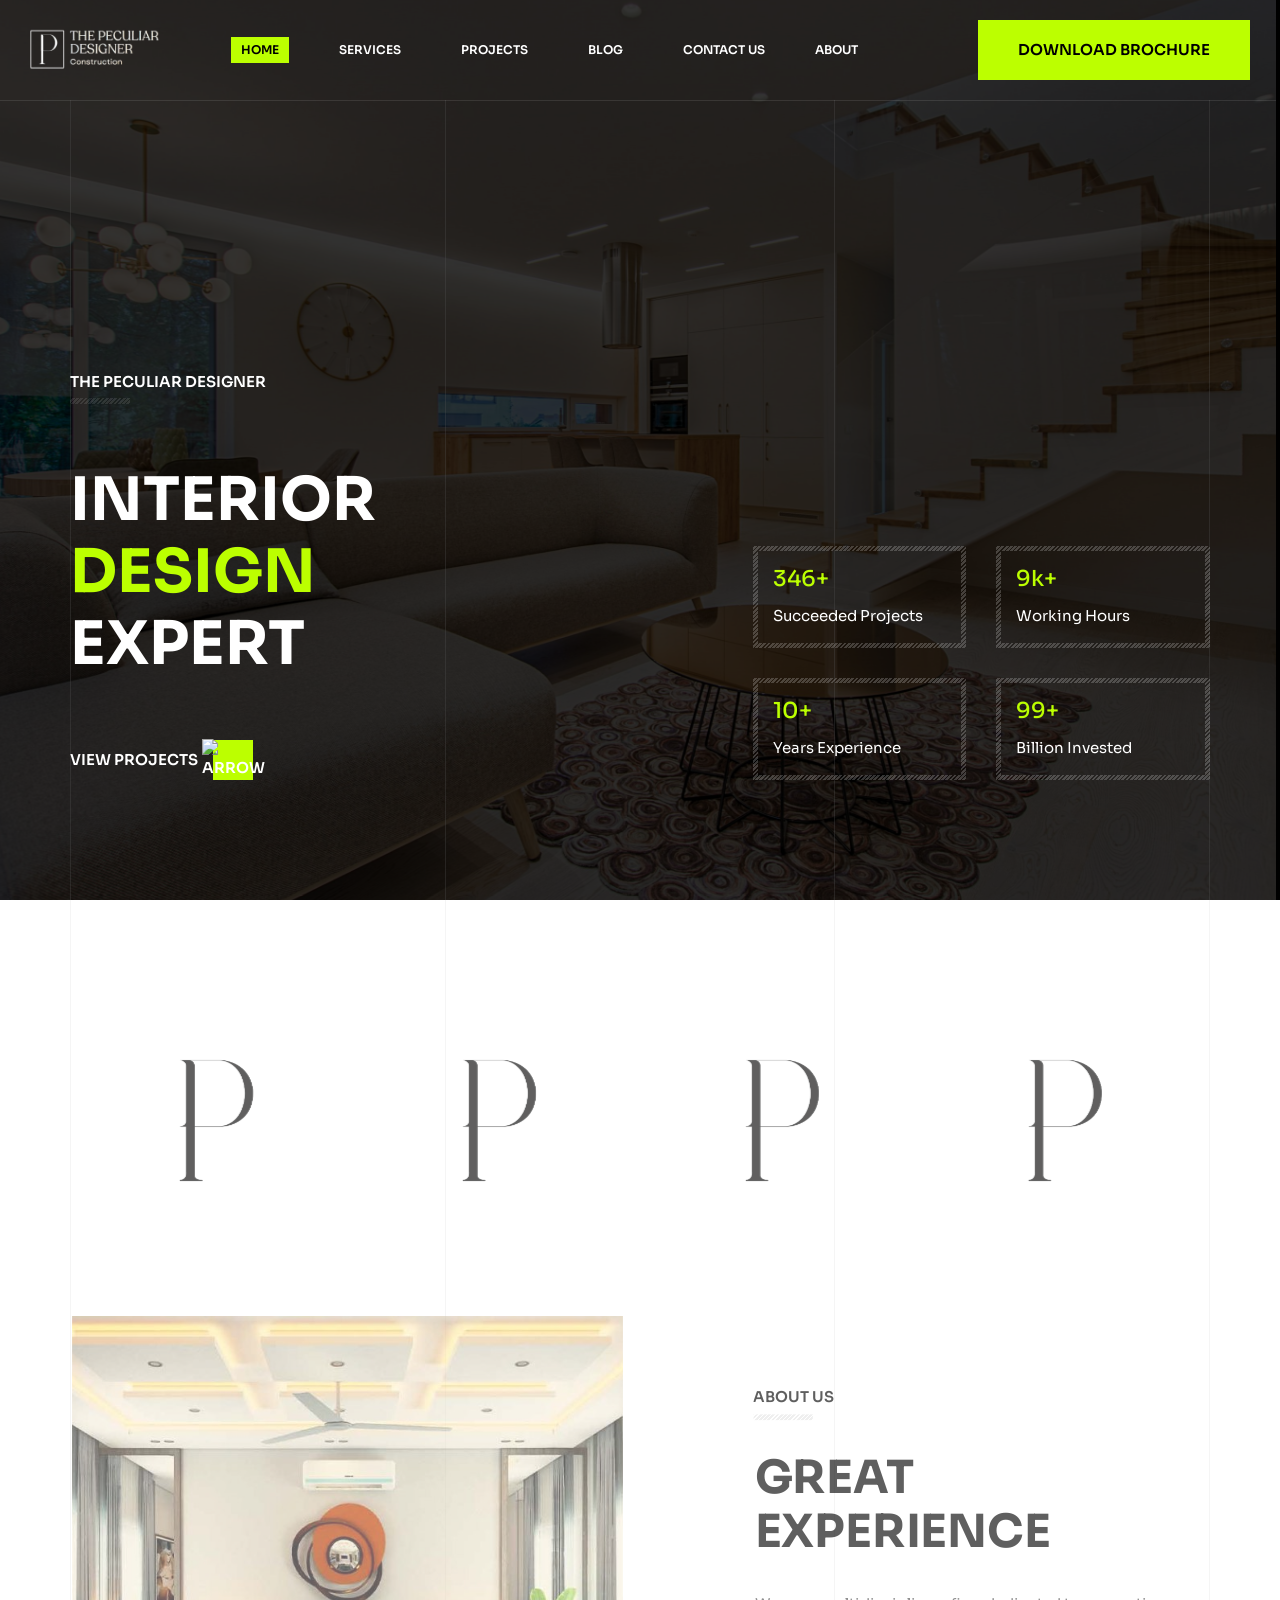
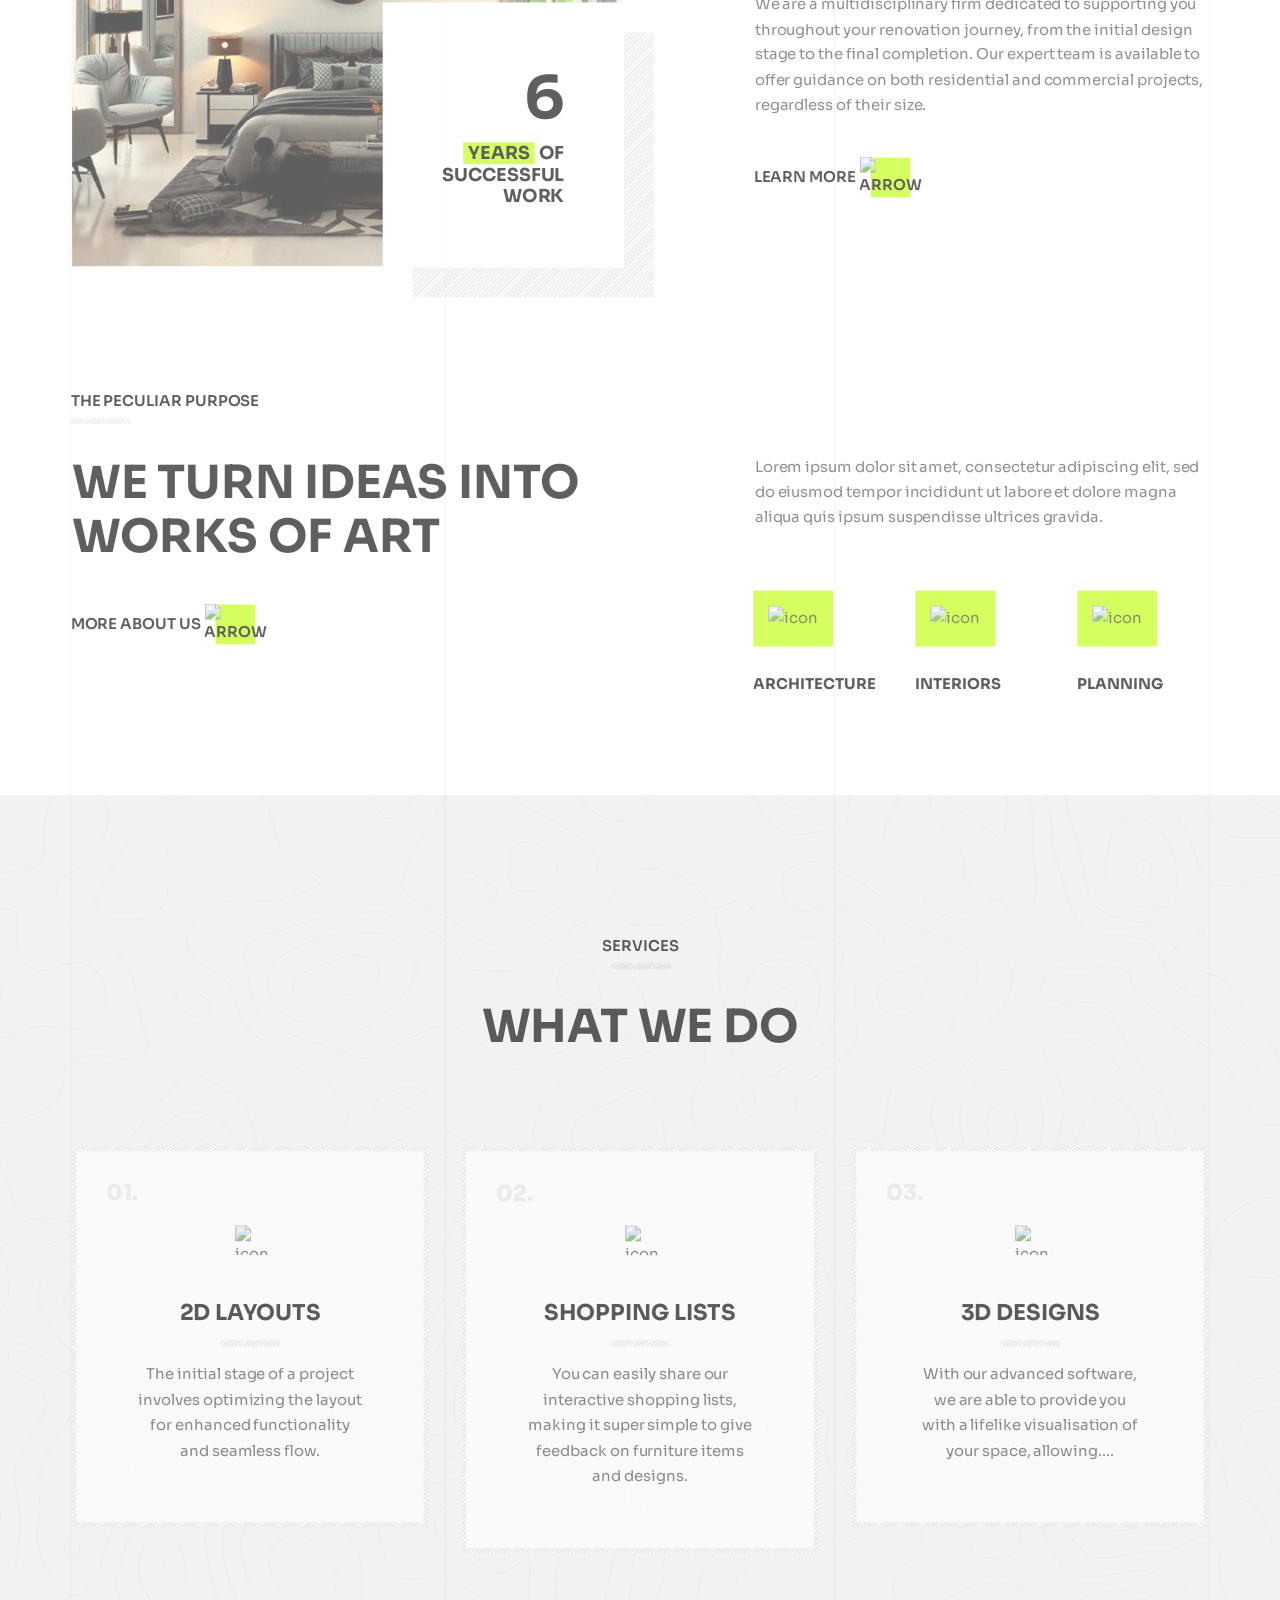
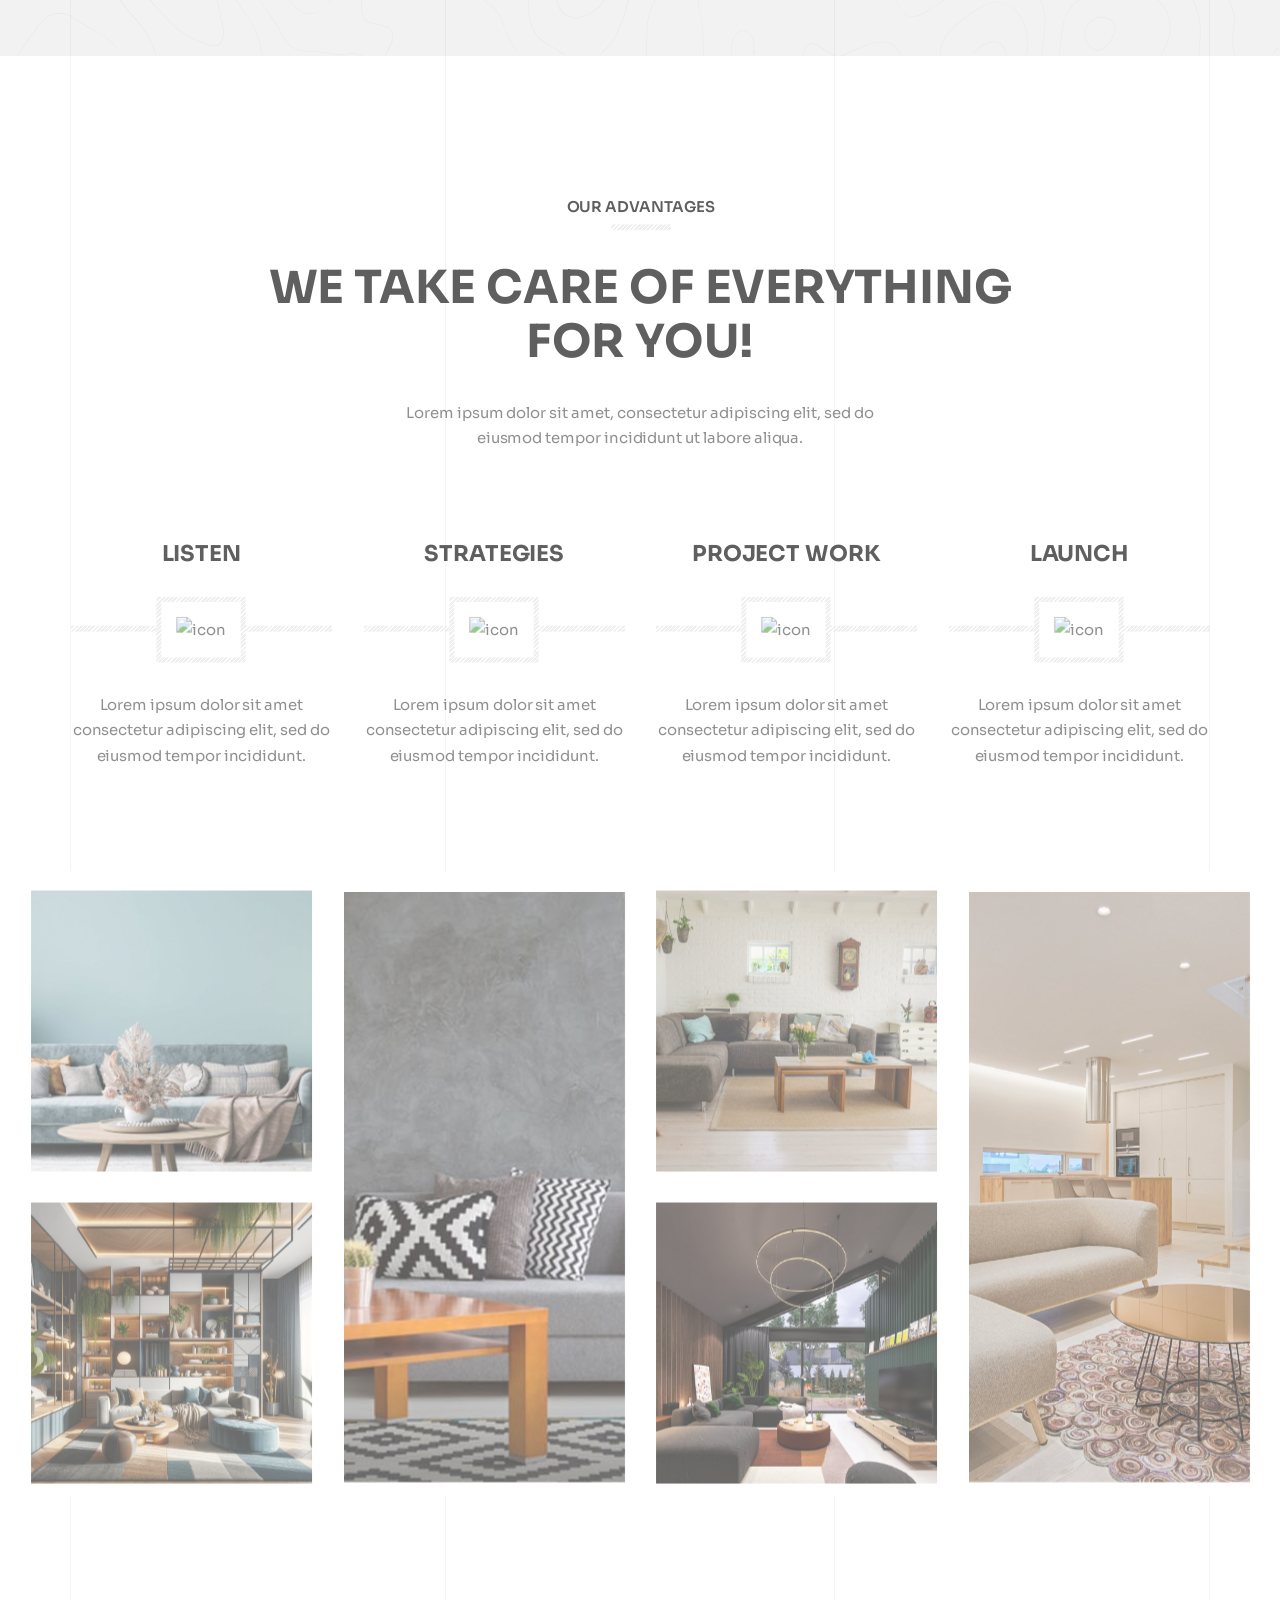
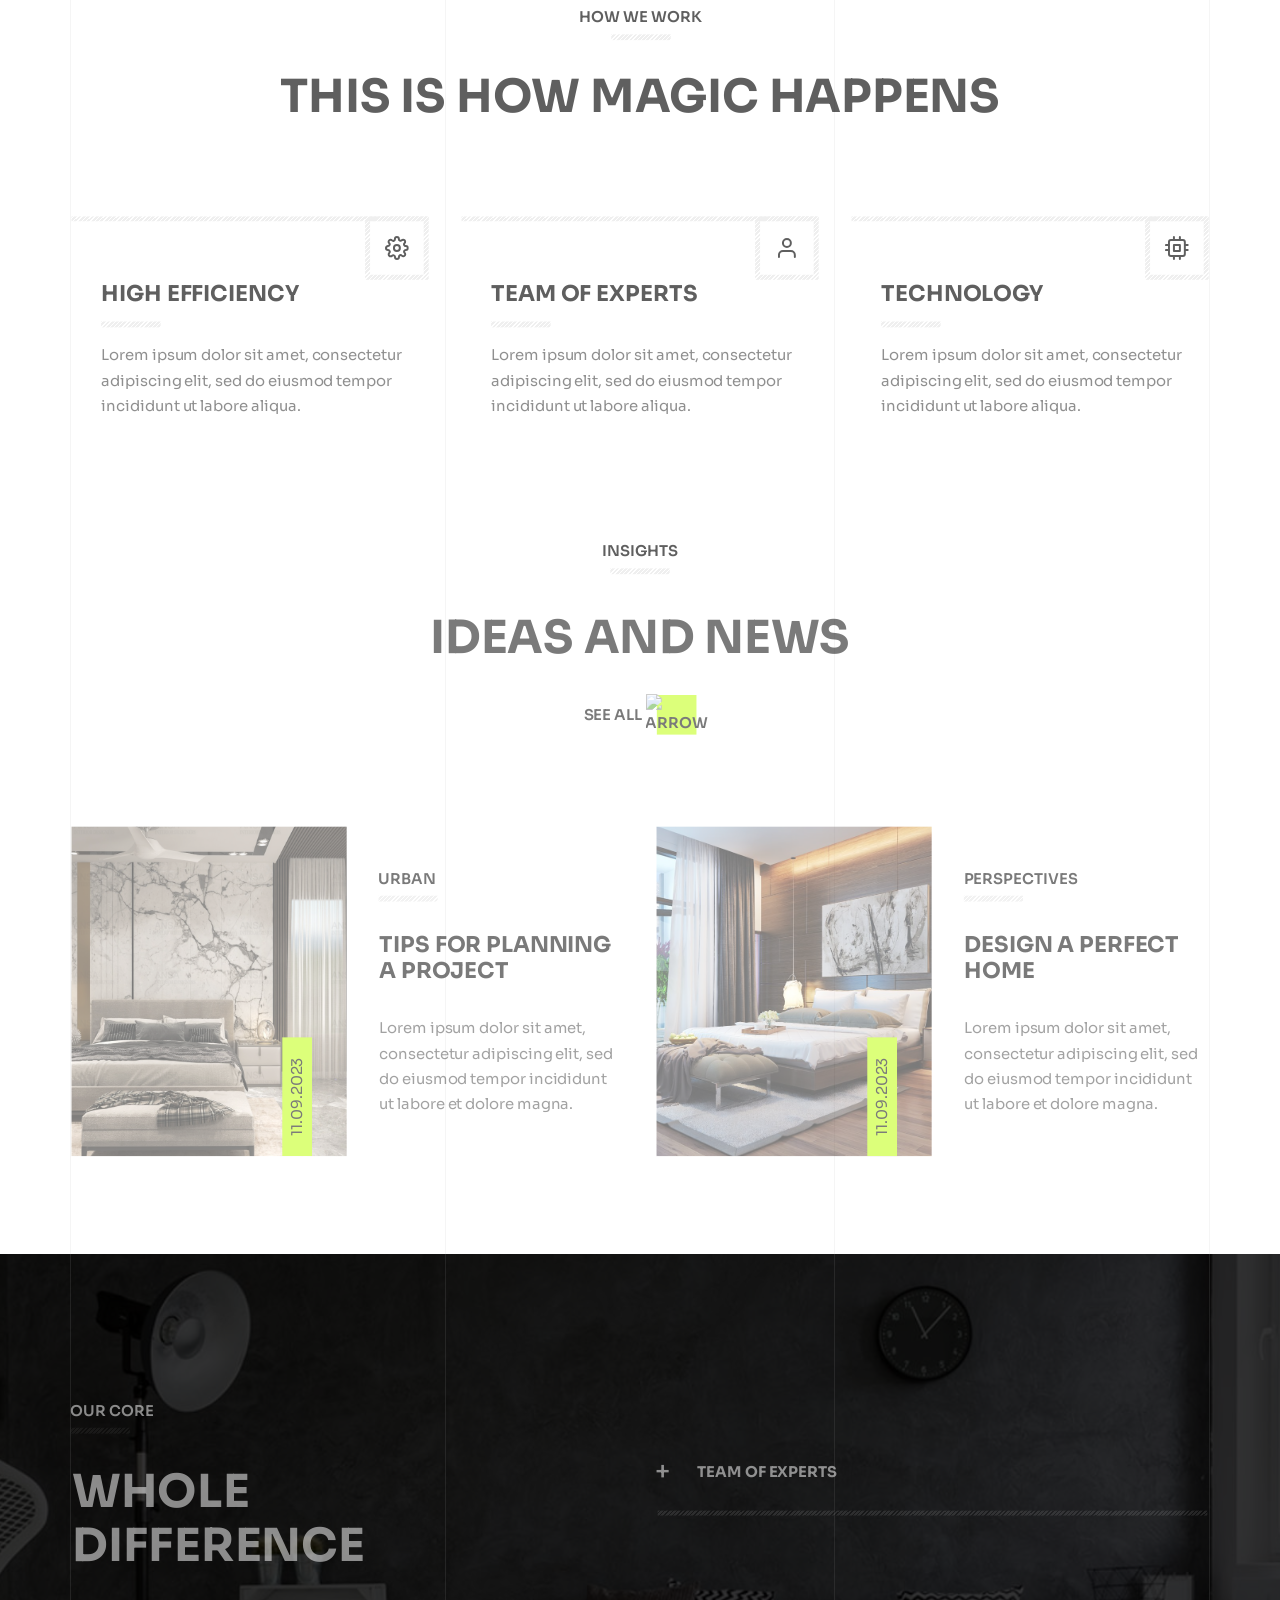
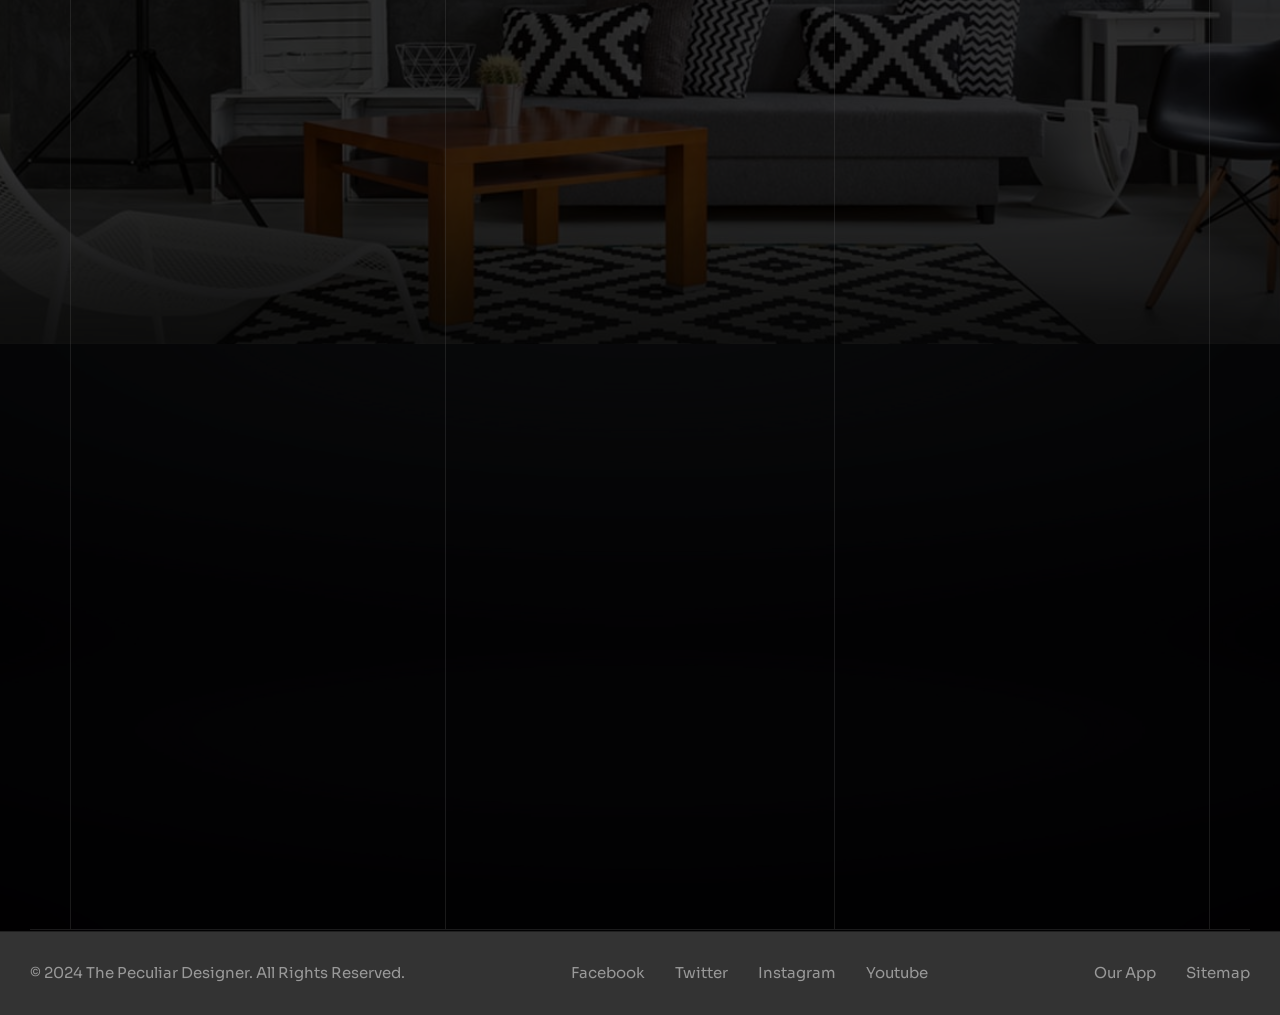
==== commit c8ddcb00: "first commit" ====
--- a/index.html
+++ b/index.html
@@ -18,7 +18,7 @@
     <!-- ruizarch css -->
     <link rel="stylesheet" href="css/style.css">
     <!-- page name -->
-    <title>Ruizarch</title>
+    <title>THE PECULIAR DESIGNER</title>
 
 </head>
 
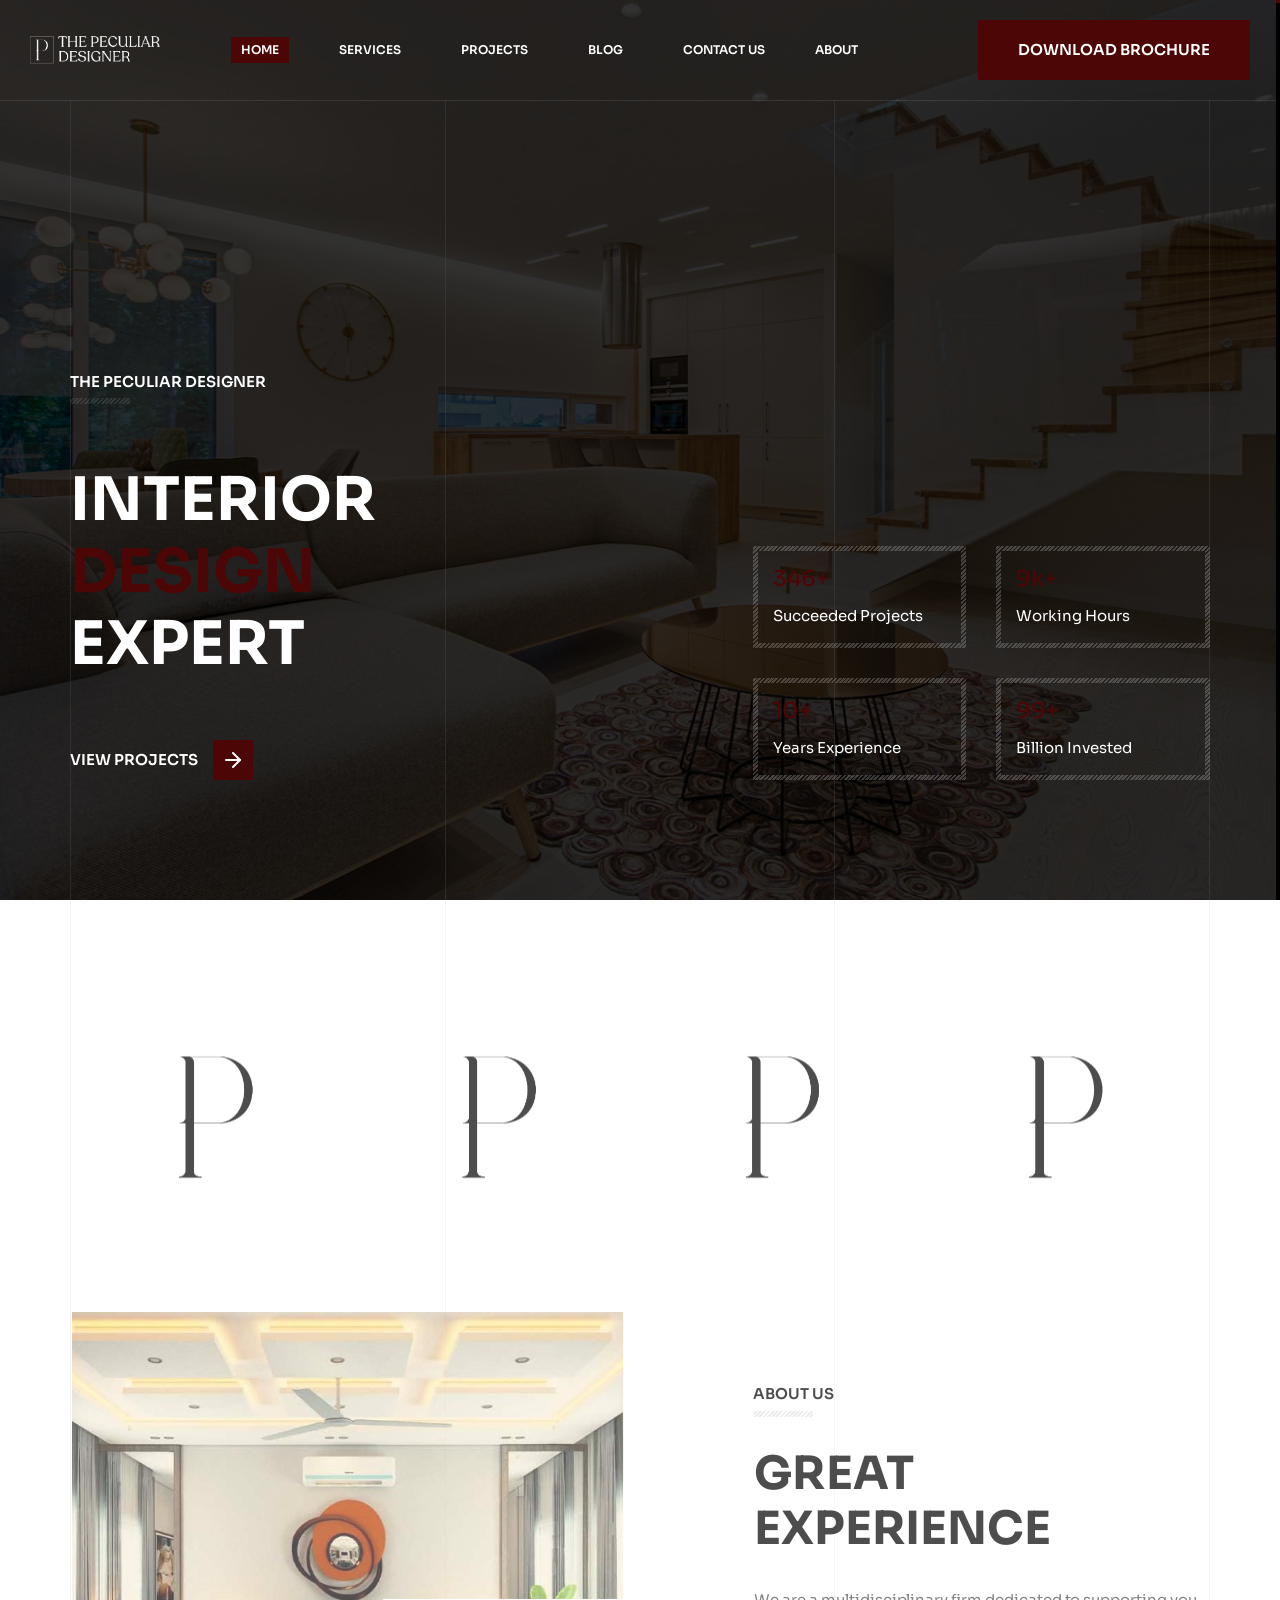
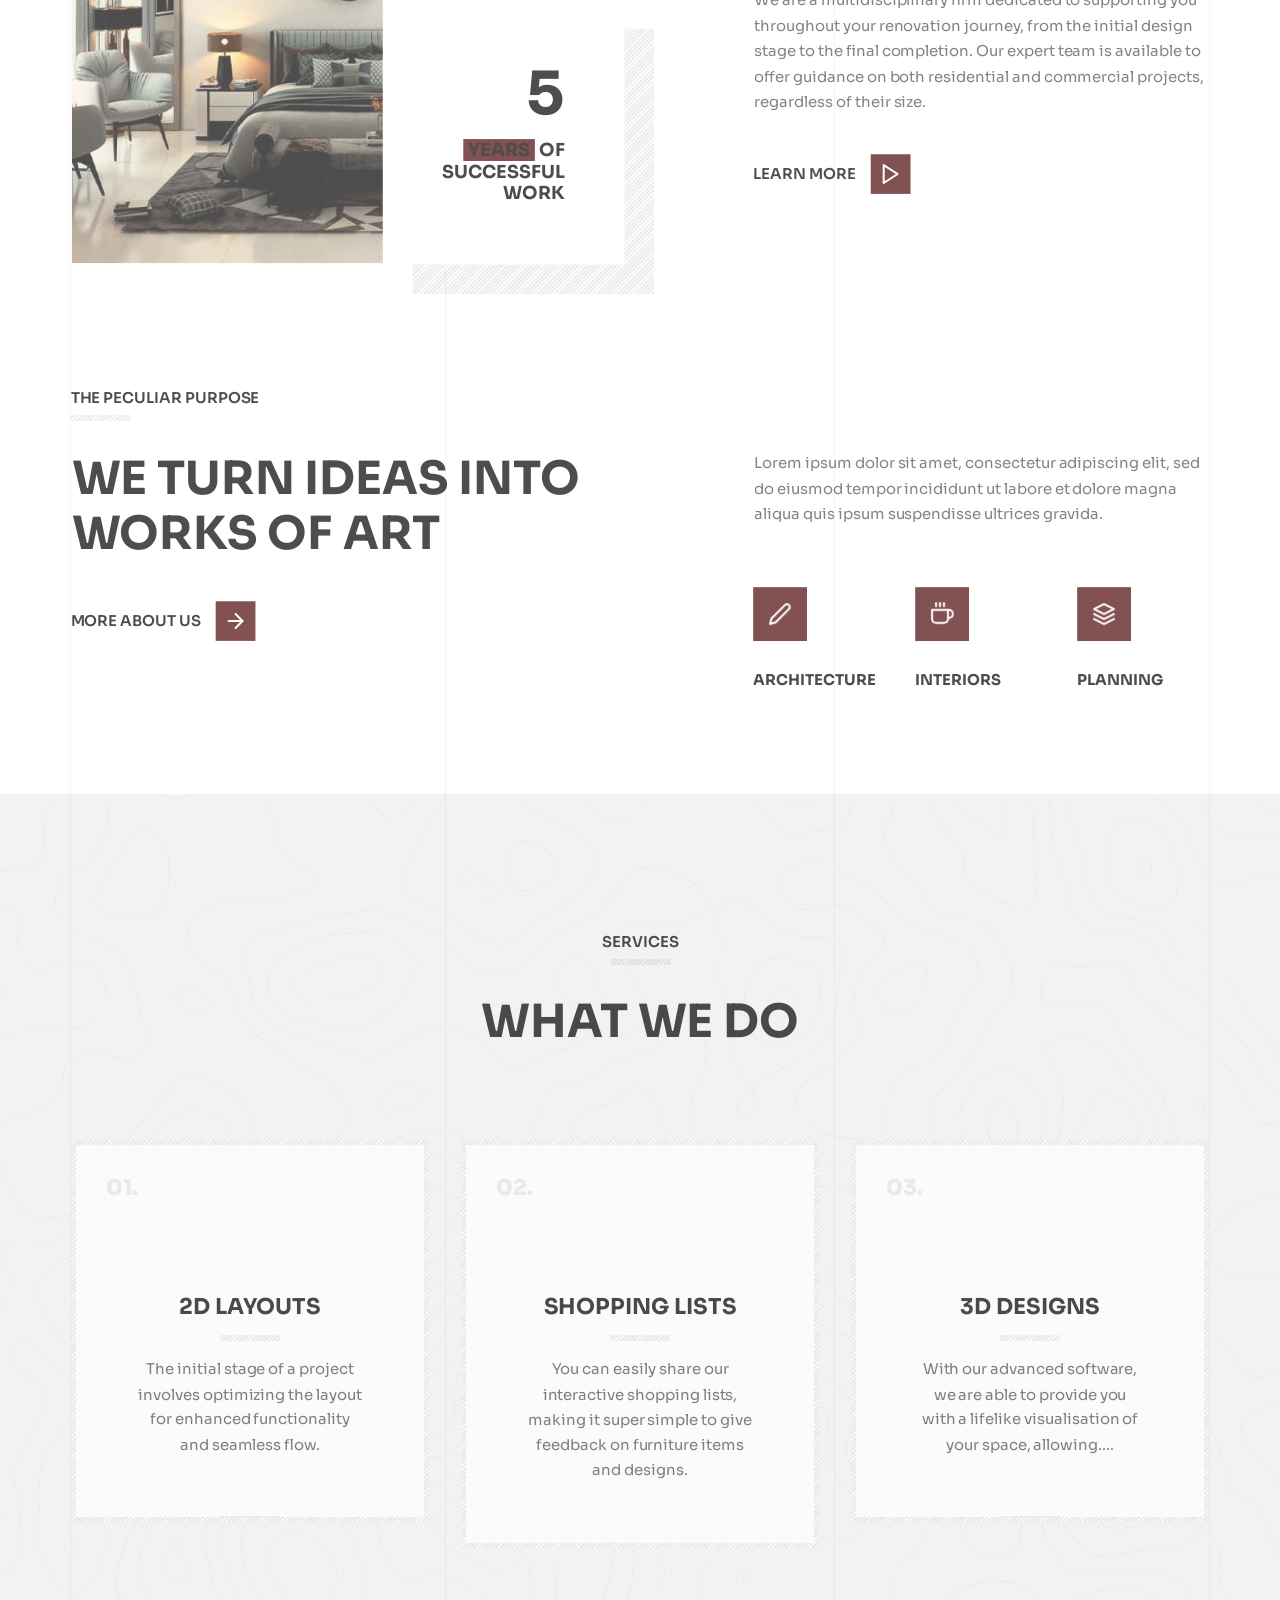
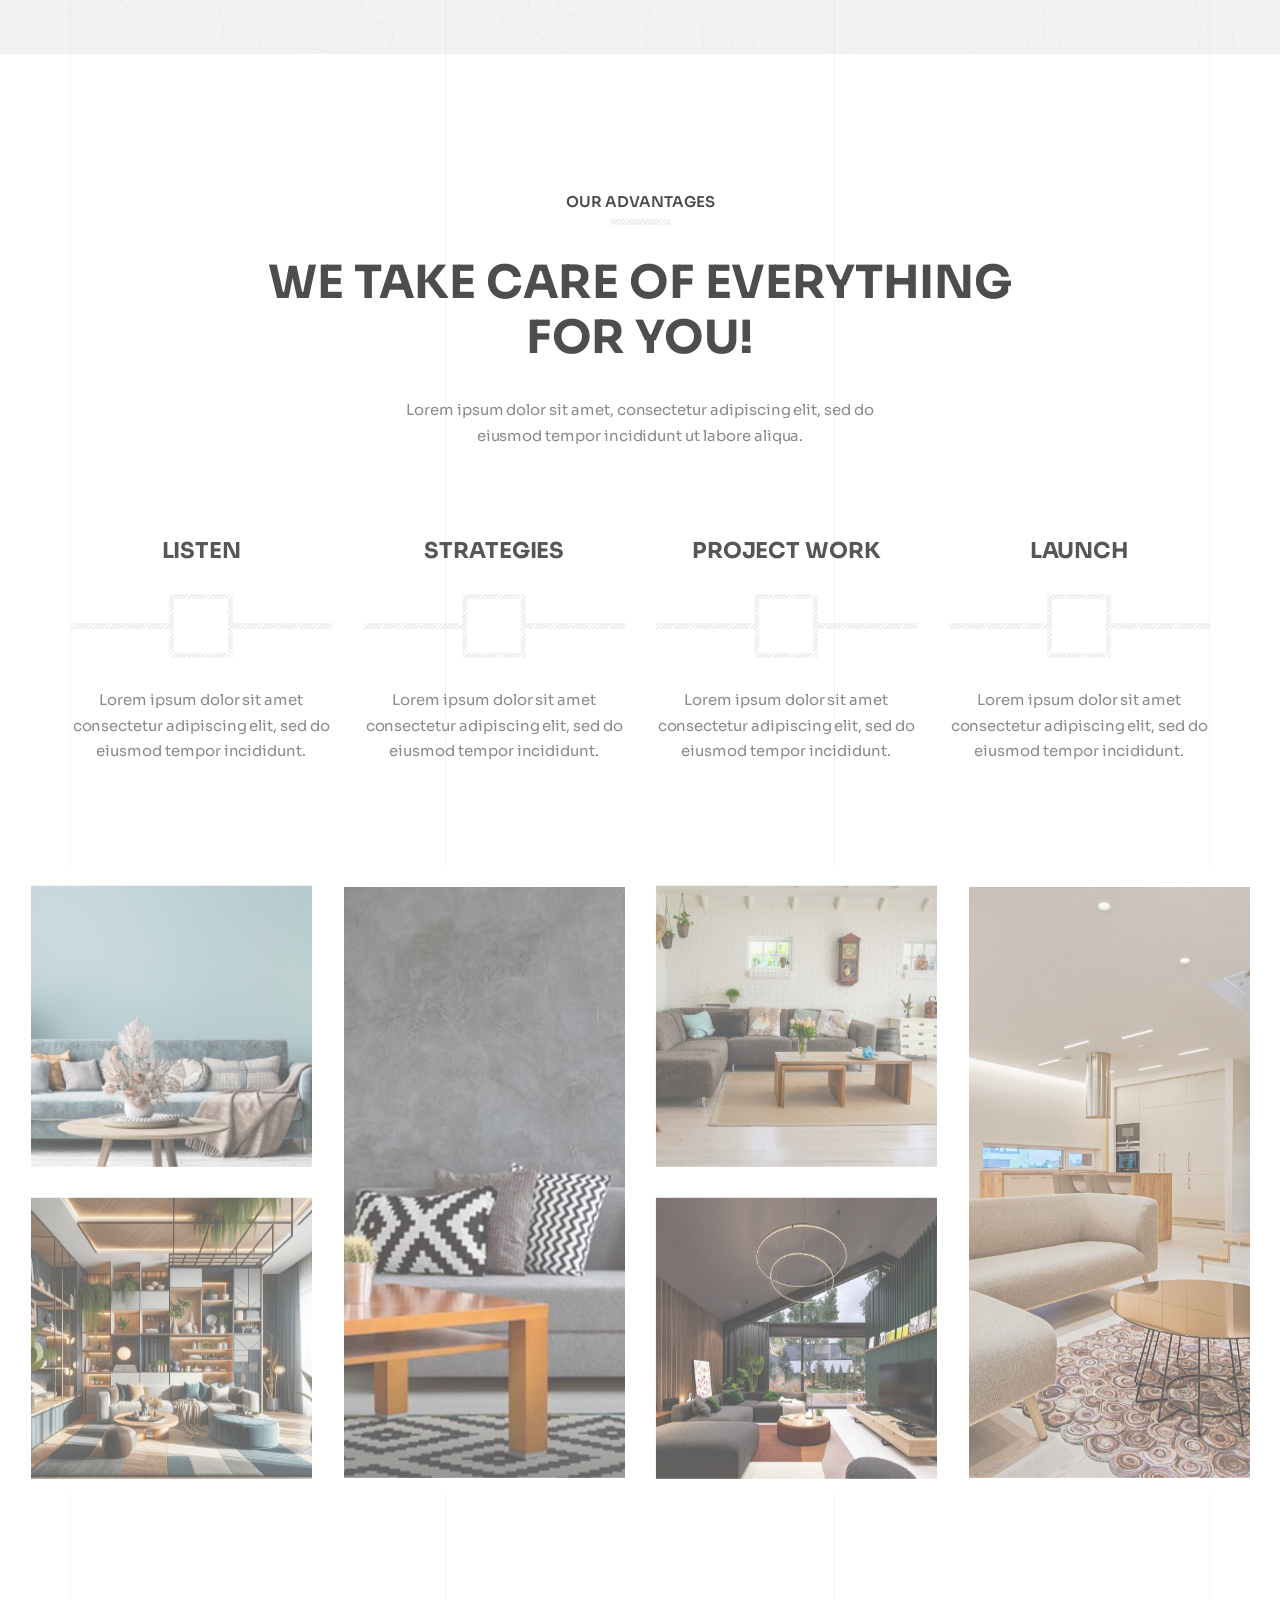
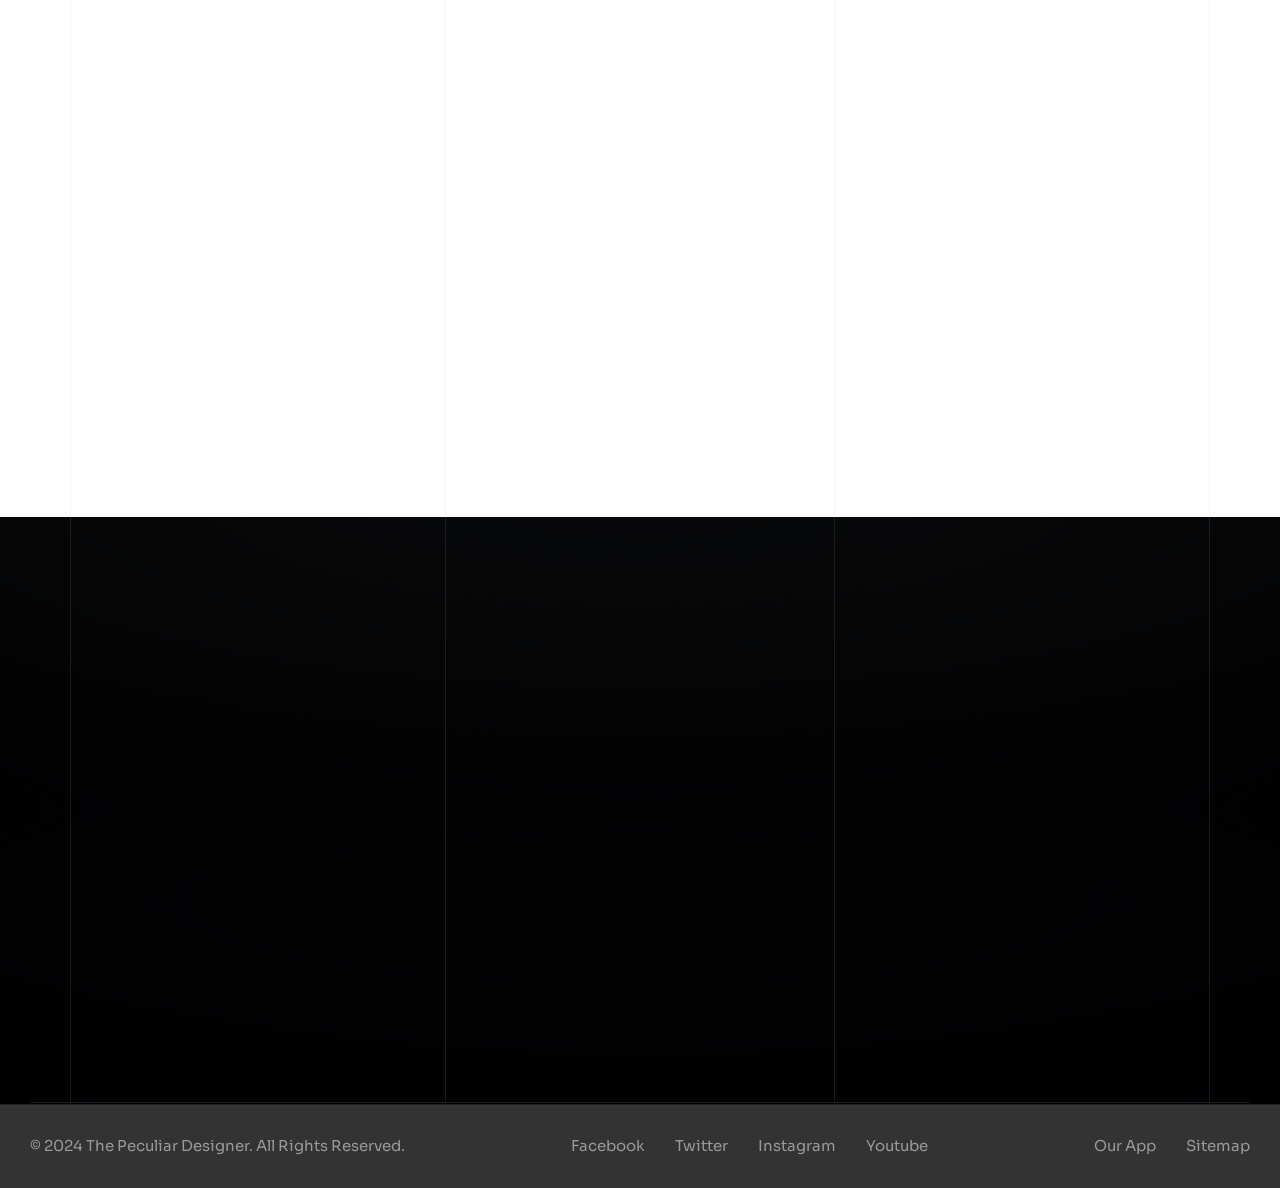
==== commit 24ea9617: "Remove .next/ directory from version control" ====
--- a/index.html
+++ b/index.html
@@ -36,7 +36,7 @@
             <div class="container-fluid">
                 <div class="mil-top-panel-content">
                     <a href="index.html" class="mil-logo">
-                        <img src="img/logo/thepeculiar.avif" alt="Logo" style="width: 130px;">
+                        <img src="img/logo/mainLogo.png" alt="Logo" style="width: 130px;">
                     </a>
 
                     <div class="mil-navigation">
@@ -106,7 +106,7 @@
 
             <!-- banner -->
             <section class="mil-banner">
-                <img src="img/covers/pexels-fotoaibe-1571460.jpg" class="mil-bg-img mil-scale" data-value-1=".4" data-value-2="1.4" alt="image">
+                <img src="img/covers/hero.jpg" class="mil-bg-img mil-scale" data-value-1=".4" data-value-2="1.4" alt="image">
                 <div class="mil-overlay"></div>
                 <div class="container">
                     <div class="mil-background-grid mil-top-space"></div>
@@ -485,7 +485,7 @@
                         <div class="col-md-6 col-lg-3">
 
                             <a href="project.html" class="mil-portfolio-item mil-long-item mil-up mil-mb-30">
-                                <img src="img/covers/pexels-fotoaibe-1571460.jpg" alt="cover">
+                                <img src="img/covers/hero.jpg" alt="cover">
                                 <div class="mil-project-descr">
                                     <h4 class="mil-upper mil-mb-20">Modern architecture</h4>
                                     <div class="mil-divider-sm mil-mb-20"></div>
@@ -554,8 +554,7 @@
             </section>
             <!-- how we work end -->
 
-            <!-- blog -->
-            <section>
+            <!-- <section>
                 <div class="container mil-p-0-60">
                     <div class="mil-background-grid mil-softened"></div>
 
@@ -601,112 +600,10 @@
                         </div>
                     </div>
                 </div>
-            </section>
-            <!-- blog end -->
+            </section> -->
 
             <!-- core -->
-            <section class="mil-dark-bg mil-relative mil-o-hidden">
-                <img src="img/covers/7-Elements-of-Interior-Designing-Cover-23-04.jpg" class="mil-bg-img mil-scale" alt="image" style="object-position: top;" data-value-1="1" data-value-2="1.2">
-                <div class="mil-overlay"></div>
-                <div class="container mil-p-120-90">
-                    <div class="mil-background-grid"></div>
-                    <div class="row justify-content-between">
-                        <div class="col-lg-5">
-
-                            <div class="mil-mb-90">
-                                <span class="mil-suptitle mil-upper mil-light mil-up mil-mb-30">Our Core</span>
-                                <h2 class="mil-upper mil-light mil-up mil-mb-30">Whole difference</h2>
-                                <p class="mil-light-soft mil-up mil-mb-40">Lorem ipsum dolor sit amet, consectetur adipiscing elit, sed do eiusmod tempor incididunt ut labore et dolore magna aliqua quis ipsum suspendisse ultrices gravida.</p>
-                                <a href="services.html" class="mil-link mil-light mil-upper mil-up">Read More <span class="mil-arrow"><img src="img/icons/1.svg" alt="arrow"></span></a>
-                            </div>
-
-                        </div>
-                        <div class="col-lg-6 mil-mt-suptitle-offset">
-
-                            <div class="mil-accordion-group mil-up">
-                                <div class="mil-accordion-menu">
-
-                                    <div class="mil-symbol mil-light mil-thin mil-h3">
-                                        <div class="mil-plus">+</div>
-                                        <div class="mil-minus">-</div>
-                                    </div>
-
-                                    <h6 class="mil-upper mil-light">Team of Experts</h6>
-
-                                </div>
-                                <div class="mil-accordion-content">
-                                    <p class="mil-light-soft mil-mb-30">Donec eu libero sit amet quam egestas semper. Aenean ultricies mi vitae est. Mauris placerat eleifend leo.</p>
-                                </div>
-                            </div>
-
-                            <div class="mil-accordion-group mil-up">
-                                <div class="mil-accordion-menu">
-
-                                    <div class="mil-symbol mil-light mil-thin mil-h3">
-                                        <div class="mil-plus">+</div>
-                                        <div class="mil-minus">-</div>
-                                    </div>
-
-                                    <h6 class="mil-upper mil-light">Creativity and Innovation</h6>
-
-                                </div>
-                                <div class="mil-accordion-content">
-                                    <p class="mil-light-soft mil-mb-30">Pellentesque habitant morbi tristique senectus et netus et malesuada fames ac turpis egestas. Vestibulum tortor quam, feugiat vitae, ultricies eget, tempor sit amet, ante. Donec eu libero sit amet quam egestas semper. Aenean ultricies mi vitae est. Mauris placerat eleifend leo.</p>
-                                </div>
-                            </div>
-
-                            <div class="mil-accordion-group mil-up">
-                                <div class="mil-accordion-menu">
-
-                                    <div class="mil-symbol mil-light mil-thin mil-h3">
-                                        <div class="mil-plus">+</div>
-                                        <div class="mil-minus">-</div>
-                                    </div>
-
-                                    <h6 class="mil-upper mil-light">Technology</h6>
-
-                                </div>
-                                <div class="mil-accordion-content">
-                                    <p class="mil-light-soft mil-mb-30">Netus et malesuada fames ac turpis egestas. Vestibulum tortor quam, feugiat vitae, ultricies eget, tempor sit amet, ante. Donec eu libero sit amet quam egestas semper. Aenean ultricies mi vitae est. Mauris placerat eleifend leo.</p>
-                                </div>
-                            </div>
-
-                            <div class="mil-accordion-group mil-up">
-                                <div class="mil-accordion-menu">
-
-                                    <div class="mil-symbol mil-light mil-thin mil-h3">
-                                        <div class="mil-plus">+</div>
-                                        <div class="mil-minus">-</div>
-                                    </div>
-
-                                    <h6 class="mil-upper mil-light">Sustainability</h6>
-
-                                </div>
-                                <div class="mil-accordion-content">
-                                    <p class="mil-light-soft mil-mb-30">Malesuada fames ac turpis egestas. Vestibulum tortor quam, feugiat vitae, ultricies eget, tempor sit amet, ante. Donec eu libero sit amet quam egestas semper. Aenean ultricies mi vitae est. Mauris placerat eleifend leo.</p>
-                                </div>
-                            </div>
-
-                            <div class="mil-accordion-group mil-up">
-                                <div class="mil-accordion-menu">
-
-                                    <div class="mil-symbol mil-light mil-thin mil-h3">
-                                        <div class="mil-plus">+</div>
-                                        <div class="mil-minus">-</div>
-                                    </div>
-
-                                    <h6 class="mil-upper mil-light">Honesty and Transparency</h6>
-
-                                </div>
-                                <div class="mil-accordion-content">
-                                    <p class="mil-light-soft mil-mb-30">Fames ac turpis egestas. Vestibulum tortor quam, feugiat vitae, ultricies eget, tempor sit amet, ante. Donec eu libero sit amet quam egestas semper. Aenean ultricies mi vitae est. Mauris placerat eleifend leo.</p>
-                                </div>
-                            </div>
-
-                        </div>
-                    </div>
-                </div>
-            </section>
+
             <!-- core end -->
 
             <!-- footer -->
@@ -738,6 +635,12 @@
                                                 <li>
                                                     <a href="contact.html">Contact</a>
                                                 </li>
+                                                <li>
+                                                    <a href="team.html">Our Story</a>
+                                                </li>
+                                                <li>
+                                                    <a href="faqs.html">FAQ's</a>
+                                                </li>
                                             </ul>
                                         </nav>
                                     </div>
@@ -772,7 +675,7 @@
                         <div class="col-lg-4">
 
                             <a href="home-1.html" class="mil-footer-logo mil-up mil-mb-30">
-                                <img src="img/logo/thepeculiar.avif" alt="Logo" style="width: 250px">
+                                <img src="img/logo/mainLogo.png" alt="Logo" style="width: 250px">
                             </a>
 
                         </div>
--- a/css/style.css
+++ b/css/style.css
@@ -279,7 +279,7 @@
   align-items: center;
   width: 80px;
   height: 80px;
-  background-color: rgb(188, 255, 0);
+  background-color: #4d0606;
 }
 blockquote .mil-quote-text {
   padding: 30px;
@@ -305,7 +305,7 @@
 }
 
 .mil-accent {
-  color: rgb(188, 255, 0);
+  color: #4d0606;
 }
 
 .mil-light {
@@ -331,7 +331,7 @@
 }
 
 .mil-marker {
-  background-color: rgb(188, 255, 0);
+  background-color: #4d0606;
   padding: 0 5px;
 }
 
@@ -436,7 +436,7 @@
   margin-left: 15px;
   width: 40px;
   height: 40px;
-  background-color: rgb(188, 255, 0);
+  background-color: #4d0606;
   display: flex;
   justify-content: center;
   align-items: center;
@@ -472,8 +472,8 @@
   align-items: center;
   justify-content: center;
   border: none;
-  background-color: rgb(188, 255, 0);
-  color: rgb(0, 0, 0);
+  background-color: #4d0606;
+  color: rgb(255, 255, 255);
   padding: 0 60px;
   height: 70px;
   text-transform: uppercase;
@@ -510,7 +510,7 @@
   transition: 0.2s cubic-bezier(0, 0, 0.3642, 1);
 }
 .mil-mini-button:hover {
-  background-color: rgb(188, 255, 0);
+  background-color: #4d0606;
 }
 
 /* -------------------------------------------
@@ -535,7 +535,7 @@
   transition: 0.2s cubic-bezier(0, 0, 0.3642, 1);
 }
 .mil-breadcrumbs li a:hover {
-  color: rgb(188, 255, 0);
+  color: #4d0606;
 }
 .mil-breadcrumbs li:after {
   content: "/";
@@ -567,7 +567,7 @@
   transition: 0.4s cubic-bezier(0, 0, 0.3642, 1);
 }
 .mil-hori-list li a:hover {
-  color: rgb(188, 255, 0);
+  color: #4d0606;
 }
 @media screen and (max-width: 768px) {
   .mil-hori-list {
@@ -594,7 +594,7 @@
   width: 6px;
   height: 6px;
   border: solid 1px rgb(0, 0, 0);
-  background-color: rgb(188, 255, 0);
+  background-color: #4d0606;
   transform: rotate(45deg);
   margin-right: 15px;
 }
@@ -637,10 +637,10 @@
   transition: 0.4s cubic-bezier(0, 0, 0.3642, 1);
 }
 .mil-icon-list li.mil-accent img {
-  background-color: rgb(188, 255, 0);
+  background-color: #4d0606;
 }
 .mil-icon-list li.mil-hover:hover img {
-  background-color: rgb(188, 255, 0);
+  background-color: #4d0606;
   margin-right: 30px;
 }
 
@@ -654,7 +654,7 @@
 }
 
 .mil-accent-bg {
-  background-color: rgb(188, 255, 0);
+  background-color: #4d0606;
 }
 
 /* -------------------------------------------
@@ -855,7 +855,7 @@
 .mil-progress-track .mil-progress {
   width: 4px;
   height: 0;
-  background-color: rgb(188, 255, 0);
+  background-color: #4d0606;
 }
 @media screen and (max-width: 992px) {
   .mil-progress-track {
@@ -1039,7 +1039,7 @@
   margin-right: 0 !important;
 }
 .mil-banner-pagination .swiper-pagination-bullet.swiper-pagination-bullet-active:after {
-  color: rgb(188, 255, 0);
+  color: #4d0606;
 }
 .mil-banner-pagination .swiper-pagination-bullet:nth-child(1):after {
   content: "01";
@@ -1080,7 +1080,7 @@
   border: none;
 }
 .mil-nav-buttons .mil-slider-button:hover {
-  color: rgb(188, 255, 0);
+  color: #4d0606;
 }
 .mil-nav-buttons .mil-slider-button.swiper-button-disabled {
   color: rgba(0, 0, 0, 0.1);
@@ -1276,7 +1276,7 @@
   padding: 15px;
 }
 .mil-icon.mil-icon-accent-bg {
-  background-color: rgb(188, 255, 0);
+  background-color: #4d0606;
 }
 .mil-icon.mil-icon-deep-bg {
   background-color: rgb(229, 229, 229);
@@ -1305,8 +1305,8 @@
   transform: scale(1.1);
 }
 .mil-icon-box:hover .mil-icon.mil-icon-border {
-  border: 5px solid rgb(188, 255, 0);
-  border-image: repeating-linear-gradient(-45deg, transparent, transparent 1px, rgb(188, 255, 0) 1px, rgb(188, 255, 0) 3px) 5;
+  border: 5px solid #4d0606;
+  border-image: repeating-linear-gradient(-45deg, transparent, transparent 1px, #4d0606 1px, #4d0606 3px) 5;
 }
 
 .mil-advantage:before {
@@ -1331,11 +1331,11 @@
 }
 .mil-advantage:hover:before {
   background-color: transparent;
-  border: 3px solid rgb(188, 255, 0);
-  border-image: repeating-linear-gradient(-45deg, transparent, transparent 1px, rgb(188, 255, 0) 1px, rgb(188, 255, 0) 3px) 3;
+  border: 3px solid #4d0606;
+  border-image: repeating-linear-gradient(-45deg, transparent, transparent 1px, #4d0606 1px, #4d0606 3px) 3;
 }
 .mil-advantage:hover .mil-icon {
-  border-color: rgb(188, 255, 0);
+  border-color: #4d0606;
 }
 
 .mil-hww {
@@ -1350,16 +1350,16 @@
   right: 0;
 }
 .mil-hww:hover {
-  border-top: solid 5px rgb(188, 255, 0);
-  border-image: repeating-linear-gradient(-45deg, transparent, transparent 1px, rgb(188, 255, 0) 1px, rgb(188, 255, 0) 3px) 5;
+  border-top: solid 5px #4d0606;
+  border-image: repeating-linear-gradient(-45deg, transparent, transparent 1px, #4d0606 1px, #4d0606 3px) 5;
 }
 .mil-hww:hover .mil-icon {
-  border-color: rgb(188, 255, 0);
+  border-color: #4d0606;
 }
 .mil-hww:hover .mil-divider-sm {
   background-color: transparent;
-  border-top: solid 5px rgb(188, 255, 0);
-  border-image: repeating-linear-gradient(-45deg, transparent, transparent 1px, rgb(188, 255, 0) 1px, rgb(188, 255, 0) 3px) 5;
+  border-top: solid 5px #4d0606;
+  border-image: repeating-linear-gradient(-45deg, transparent, transparent 1px, #4d0606 1px, #4d0606 3px) 5;
 }
 
 /* -------------------------------------------
@@ -1403,15 +1403,15 @@
   background-color: rgb(255, 255, 255);
   padding-top: 80px;
   padding-bottom: 40px;
-  border: 5px solid rgb(188, 255, 0);
-  border-image: repeating-linear-gradient(-45deg, transparent, transparent 1px, rgb(188, 255, 0) 1px, rgb(188, 255, 0) 3px) 5;
+  border: 5px solid #4d0606;
+  border-image: repeating-linear-gradient(-45deg, transparent, transparent 1px, #4d0606 1px, #4d0606 3px) 5;
 }
 .mil-service-card:hover .mil-service-text {
   opacity: 0;
   transform: translateY(15px) scale(0.8);
 }
 .mil-service-card:hover .mil-divider-sm {
-  background-color: rgb(188, 255, 0);
+  background-color: #4d0606;
 }
 .mil-service-card:hover .mil-go-buton {
   bottom: 0;
@@ -1476,7 +1476,7 @@
   align-items: center;
   text-align: center;
   padding: 60px;
-  background-color: rgb(188, 255, 0);
+  background-color: #4d0606;
   transform: translateY(30px) scale(0.9);
   opacity: 0;
   transition: 0.4s cubic-bezier(0, 0, 0.3642, 1);
@@ -1513,7 +1513,7 @@
 }
 .mil-portfolio-item-2 .mil-project-descr {
   padding: 90px 60px 60px 100px;
-  background-color: rgb(188, 255, 0);
+  background-color: #4d0606;
   width: 100%;
   position: absolute;
   bottom: 0;
@@ -1534,7 +1534,7 @@
   width: 160px;
   text-align: center;
   transform: rotate(-90deg);
-  background-color: rgb(188, 255, 0);
+  background-color: #4d0606;
   font-weight: 500;
   text-transform: uppercase;
   transition: 0.4s cubic-bezier(0, 0, 0.3642, 1);
@@ -1586,7 +1586,7 @@
   position: absolute;
 }
 .mil-accordion-group .mil-accordion-menu .mil-symbol .mil-minus {
-  color: rgb(188, 255, 0);
+  color: #4d0606;
   transform: translateY(-2px);
 }
 .mil-accordion-group .mil-accordion-menu:hover h6 {
@@ -1651,7 +1651,7 @@
   color: rgb(0, 0, 0);
   width: 120px;
   height: 30px;
-  background-color: rgb(188, 255, 0);
+  background-color: #4d0606;
   position: absolute;
   bottom: 45px;
   right: -10px;
@@ -1669,13 +1669,13 @@
 }
 .mil-blog-card:hover .mil-suptitle:after {
   background-color: transparent;
-  border-top: 3px solid rgb(188, 255, 0);
-  border-image: repeating-linear-gradient(-45deg, transparent, transparent 1px, rgb(188, 255, 0) 1px, rgb(188, 255, 0) 3px) 3;
+  border-top: 3px solid #4d0606;
+  border-image: repeating-linear-gradient(-45deg, transparent, transparent 1px, #4d0606 1px, #4d0606 3px) 3;
 }
 .mil-blog-card:hover .mil-description .mil-link .mil-arrow {
   background-color: transparent;
-  border: 3px solid rgb(188, 255, 0);
-  border-image: repeating-linear-gradient(-45deg, transparent, transparent 1px, rgb(188, 255, 0) 1px, rgb(188, 255, 0) 3px) 3;
+  border: 3px solid #4d0606;
+  border-image: repeating-linear-gradient(-45deg, transparent, transparent 1px, #4d0606 1px, #4d0606 3px) 3;
 }
 .mil-blog-card.mil-lg-card {
   flex-direction: column;
@@ -1795,12 +1795,12 @@
   transition: 0.2s cubic-bezier(0, 0, 0.3642, 1);
 }
 .mil-footer-navigation nav ul li a:hover {
-  color: rgb(188, 255, 0);
+  color: #4d0606;
 }
 .mil-footer-navigation nav ul li.mil-active > a {
   padding: 5px 10px;
-  color: rgb(0, 0, 0);
-  background-color: rgb(188, 255, 0);
+  color: rgb(255, 255, 255);
+  background-color: #4d0606;
 }
 @media screen and (max-width: 992px) {
   .mil-footer-navigation nav ul {
@@ -1819,7 +1819,7 @@
   color: rgb(0, 0, 0);
 }
 .mil-footer-navigation.mil-dark nav ul li a:hover {
-  color: rgb(188, 255, 0);
+  color: #4d0606;
 }
 .mil-footer-navigation.mil-center {
   justify-content: center;
@@ -1851,7 +1851,7 @@
   transition: 0.2s cubic-bezier(0, 0, 0.3642, 1);
 }
 .mil-footer-bottom ul li a:hover {
-  color: rgb(188, 255, 0) !important;
+  color: #4d0606 !important;
 }
 @media screen and (max-width: 992px) {
   .mil-footer-bottom {
@@ -1941,12 +1941,12 @@
   transition: 0.2s cubic-bezier(0, 0, 0.3642, 1);
 }
 .mil-navigation nav ul li a:hover {
-  color: rgb(188, 255, 0);
+  color: #4d0606;
 }
 .mil-navigation nav ul li.mil-active > a {
   padding: 0 10px;
-  color: rgb(0, 0, 0);
-  background-color: rgb(188, 255, 0);
+  color: rgb(255, 255, 255);
+  background-color: #4d0606;
 }
 .mil-navigation nav ul li.mil-has-children {
   position: relative;
@@ -1971,7 +1971,7 @@
   display: block;
   min-width: 200px;
   padding: 30px;
-  background-color: rgb(188, 255, 0);
+  background-color: #4d0606;
   transition: 0.4s cubic-bezier(0, 0, 0.3642, 1);
 }
 .mil-navigation nav ul li.mil-has-children ul li {
@@ -2003,7 +2003,7 @@
     transform: translateY(10px);
     box-shadow: 0px 0px 40px 0px rgba(18, 24, 32, 0.1);
     width: 100%;
-    background-color: rgb(188, 255, 0);
+    background-color: #4d0606;
     transition: 0.4s cubic-bezier(0, 0, 0.3642, 1);
   }
   .mil-navigation.mil-active {
@@ -2056,7 +2056,7 @@
     width: 8px;
     height: 8px;
     border-radius: 50%;
-    border: solid 2px rgb(188, 255, 0);
+    border: solid 2px #4d0606;
   }
   .mil-navigation nav ul li.mil-has-children ul {
     position: static;
@@ -2183,7 +2183,7 @@
   content: "";
   width: 0;
   height: 100%;
-  background-color: rgb(188, 255, 0);
+  background-color: #4d0606;
   position: absolute;
   z-index: -1;
   top: 0;
@@ -2251,11 +2251,11 @@
 }
 .mil-process-box:hover:before {
   background-color: transparent;
-  border: 3px solid rgb(188, 255, 0);
-  border-image: repeating-linear-gradient(-45deg, transparent, transparent 1px, rgb(188, 255, 0) 1px, rgb(188, 255, 0) 3px) 3;
+  border: 3px solid #4d0606;
+  border-image: repeating-linear-gradient(-45deg, transparent, transparent 1px, #4d0606 1px, #4d0606 3px) 3;
 }
 .mil-process-box:hover .mil-icon {
-  border-color: rgb(188, 255, 0);
+  border-color: #4d0606;
 }
 .mil-process-box.mil-process-end:before {
   display: none;
@@ -2292,7 +2292,7 @@
 }
 .mil-input-frame input:focus {
   outline: inherit;
-  box-shadow: 0 5px 0 0 rgb(188, 255, 0);
+  box-shadow: 0 5px 0 0 #4d0606;
 }
 .mil-input-frame input::placeholder {
   color: rgba(0, 0, 0, 0.3);
@@ -2329,7 +2329,7 @@
   color: rgb(0, 0, 0);
 }
 .mil-input-frame.mil-dark-input input:focus, .mil-input-frame.mil-dark-input textarea:focus {
-  box-shadow: 0 5px 0 0 rgb(188, 255, 0);
+  box-shadow: 0 5px 0 0 #4d0606;
 }
 
 .mil-checbox-frame {
@@ -2363,11 +2363,11 @@
 }
 .mil-checbox-frame .mil-checkbox:hover + label:before {
   background: rgba(255, 255, 255, 0.1);
-  border: solid 1px rgb(188, 255, 0);
+  border: solid 1px #4d0606;
 }
 .mil-checbox-frame .mil-checkbox:checked + label:before {
-  background: rgb(188, 255, 0);
-  border: solid 1px rgb(188, 255, 0);
+  background: #4d0606;
+  border: solid 1px #4d0606;
 }
 .mil-checbox-frame .mil-checkbox:disabled + label {
   color: #b8b8b8;
@@ -2392,8 +2392,8 @@
   border-color: rgb(0, 0, 0);
 }
 .mil-checbox-frame.mil-dark-input .mil-checkbox:checked + label:before {
-  background: rgb(188, 255, 0);
-  border: solid 1px rgb(188, 255, 0);
+  background: #4d0606;
+  border: solid 1px #4d0606;
 }
 
 /* -------------------------------------------
@@ -2411,7 +2411,7 @@
 .mil-review-frame .mil-reviev-head .mil-left .mil-quote {
   width: 70px;
   height: 70px;
-  background-color: rgb(188, 255, 0);
+  background-color: #4d0606;
   display: flex;
   align-items: center;
   justify-content: center;
@@ -2459,7 +2459,7 @@
   background-color: rgb(229, 229, 229);
 }
 .mil-price-card:hover .mil-price-button .mil-button {
-  background-color: rgb(188, 255, 0);
+  background-color: #4d0606;
 }
 @media screen and (max-width: 992px) {
   .mil-price-card {
@@ -2494,7 +2494,7 @@
   position: absolute;
   top: 0;
   left: 0;
-  background-color: rgb(188, 255, 0);
+  background-color: #4d0606;
   height: 100%;
 }
 .mil-skill-frame .mil-skill-track .mil-skill-text {
@@ -2536,10 +2536,10 @@
   transition: 0.4s cubic-bezier(0, 0, 0.3642, 1);
 }
 .mil-page-numbers li a:hover {
-  color: rgb(188, 255, 0);
+  color: #4d0606;
 }
 .mil-page-numbers li.mil-active {
-  background-color: rgb(188, 255, 0);
+  background-color: #4d0606;
 }
 .mil-page-numbers li.mil-active a:hover {
   color: rgb(0, 0, 0);
@@ -2663,7 +2663,7 @@
   top: 0;
   width: 70px;
   height: 70px;
-  background-color: rgb(188, 255, 0);
+  background-color: #4d0606;
 }
 
 /* -------------------------------------------
@@ -2802,7 +2802,7 @@
   content: "+";
   width: 40px;
   height: 40px;
-  background-color: rgb(188, 255, 0);
+  background-color: #4d0606;
   position: absolute;
   bottom: 10px;
   right: 10px;
@@ -2924,7 +2924,7 @@
   color: rgb(0, 0, 0);
 }
 .mil-filter .mil-filter-links a.mil-current {
-  background-color: rgb(188, 255, 0);
+  background-color: #4d0606;
 }
 .mil-filter .mil-filter-links a:last-child {
   margin-right: 0;
@@ -3007,7 +3007,7 @@
   display: block;
   width: 80px;
   height: 80px;
-  border: solid 1px rgb(188, 255, 0);
+  border: solid 1px #4d0606;
   border-radius: 50%;
   display: flex;
   align-items: center;
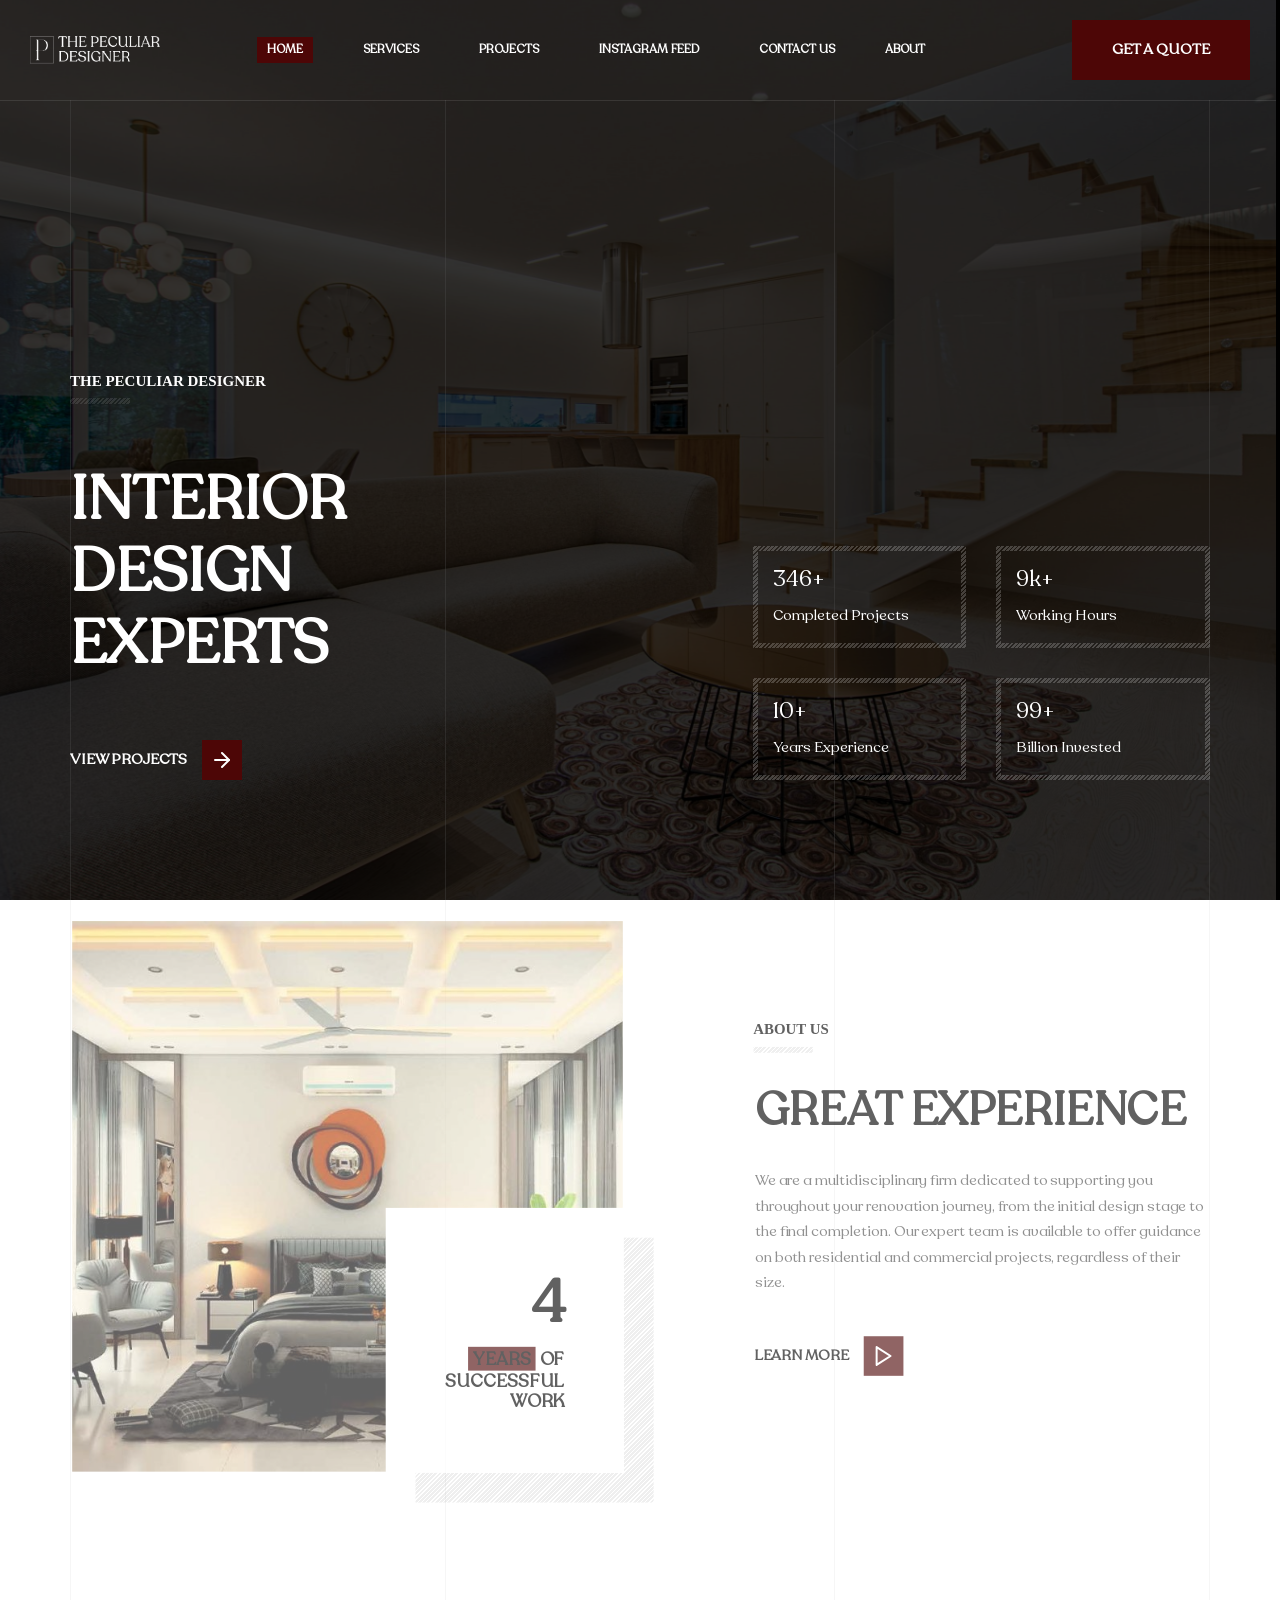
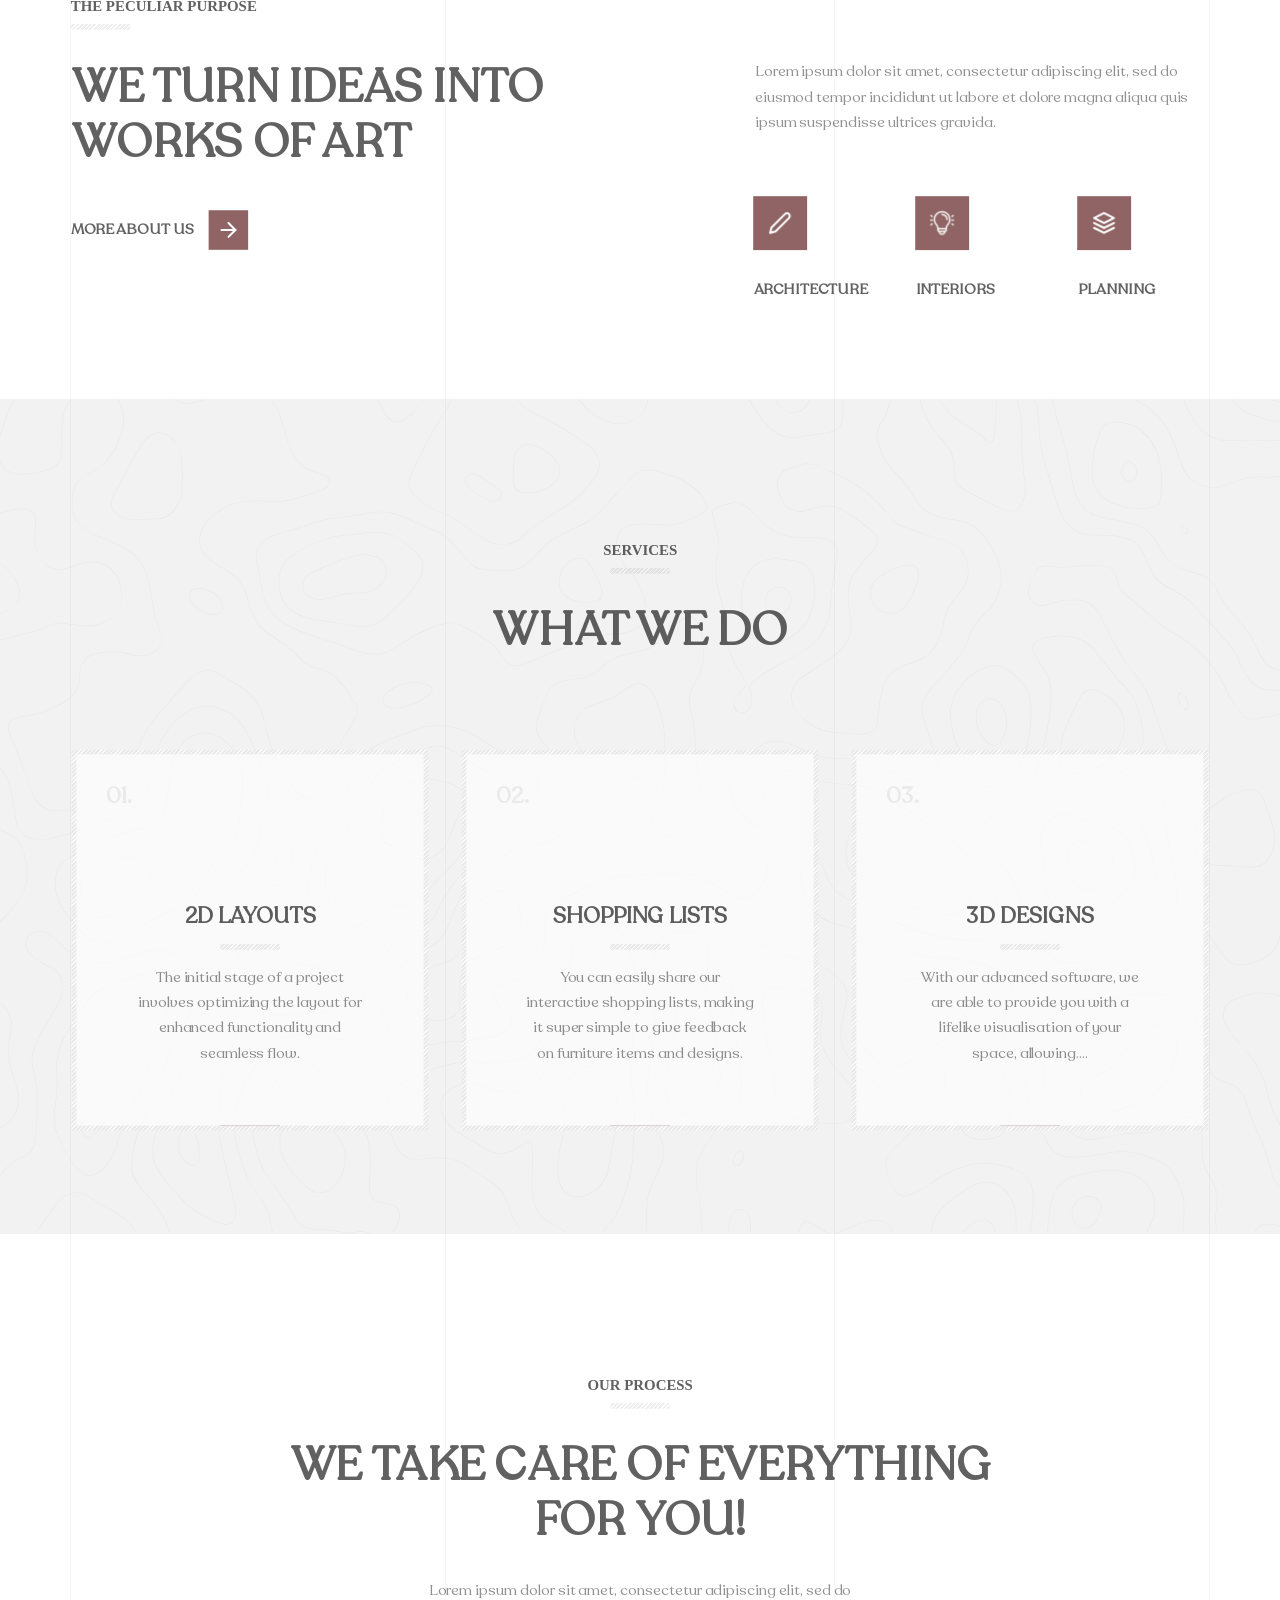
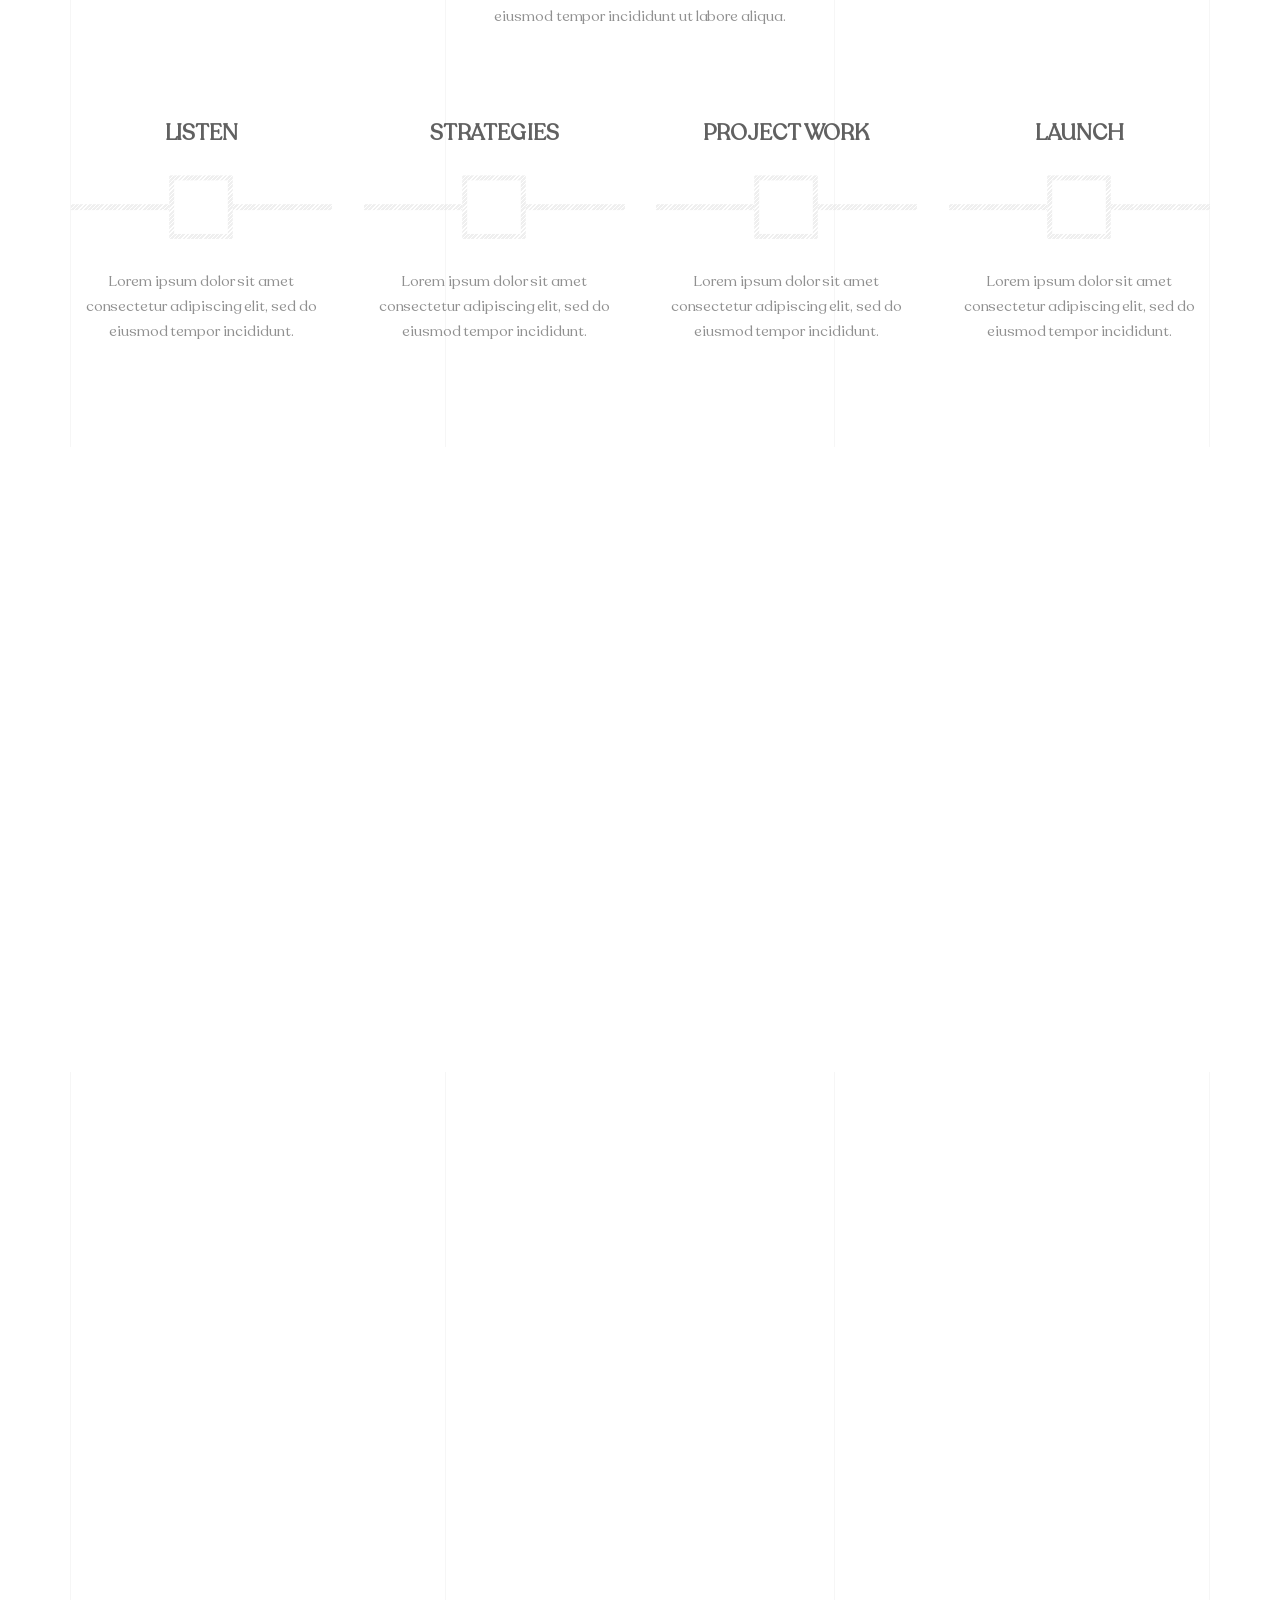
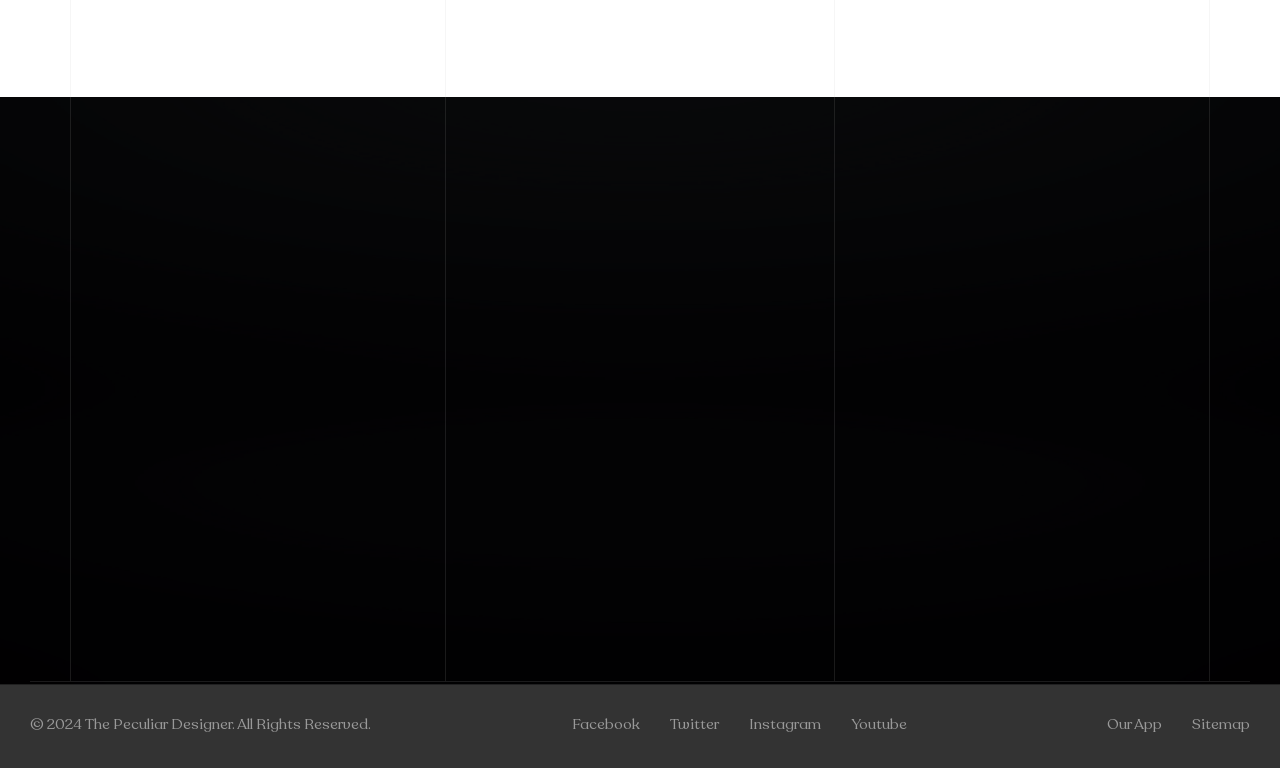
==== commit 63dbac38: "Remove .next/ directory from version control" ====
--- a/index.html
+++ b/index.html
@@ -65,7 +65,7 @@
                                     </ul> -->
                                 </li>
                                 <li class="mil-has-children">
-                                    <a href="blog.html">Blog</a>
+                                    <a href="blog.html">Instagram Feed</a>
                                     <!-- <ul>
                                         <li><a href="blog.html">Blog list</a></li>
                                         <li><a href="publication.html">Single Publication</a></li>
@@ -88,7 +88,7 @@
 
                     <!-- right buttons -->
                     <div class="mil-top-panel-buttons">
-                        <a href="#" class="mil-button mil-sm">Download Brochure</a>
+                        <a href="#" class="mil-button mil-sm">Get a Quote</a>
                         <div class="mil-menu-btn">
                             <span></span>
                         </div>
@@ -116,7 +116,7 @@
 
                                 <div class="mil-mb-90">
                                     <span class="mil-suptitle mil-light mil-upper mil-mb-60">THE PECULIAR DESIGNER</span>
-                                    <h1 class="mil-upper mil-light mil-mb-60">INTERIOR<br><span class="mil-accent">Design</span><br>EXPERT</h1>
+                                    <h1 class="mil-upper mil-light mil-mb-60">INTERIOR<br><span class="mil-accent">Design</span><br>EXPERTS</h1>
                                     <a href="portfolio.html" class="mil-link mil-light mil-upper">View Projects <span class="mil-arrow"><img src="img/icons/1.svg" alt="arrow"></span></a>
                                 </div>
 
@@ -127,7 +127,7 @@
 
                                         <div class="mil-counter-frame mil-light mil-mb-30">
                                             <h4 class="mil-accent mil-thin mil-mb-10"><span class="mil-counter" data-number="346">0</span>+</h4>
-                                            <p class="mil-light">Succeeded <br>Projects</p>
+                                            <p class="mil-light">Completed <br>Projects</p>
                                         </div>
 
                                     </div>
@@ -164,7 +164,7 @@
             <!-- banner end -->
 
             <!-- partners -->
-            <div class="mil-partners">
+            <!-- <div class="mil-partners">
                 <div class="container mil-p-120-120">
                     <div class="mil-background-grid mil-softened"></div>
                     <div class="swiper-container mil-infinite-show mil-up">
@@ -190,7 +190,7 @@
                         </div>
                     </div>
                 </div>
-            </div>
+            </div> -->
             <!-- partners end -->
 
             <!-- about -->
@@ -260,7 +260,7 @@
 
                                     <a href="service.html" class="mil-icon-box mil-sm-center mil-mb-30">
                                         <div class="mil-icon mil-icon-accent-bg mil-up mil-mb-30">
-                                            <img src="img/icons/4.svg" alt="icon">
+                                            <img src="img/icons/lamp.png" alt="icon">
                                         </div>
                                         <h6 class="mil-upper mil-up">Interiors</h6>
                                     </a>
@@ -368,7 +368,7 @@
                         <div class="col-12">
 
                             <div class="mil-center mil-mb-90">
-                                <span class="mil-suptitle mil-upper mil-up mil-mb-30">Our Advantages</span>
+                                <span class="mil-suptitle mil-upper mil-up mil-mb-30">Our Process</span>
                                 <h2 class="mil-upper mil-up mil-mb-30">We Take Care of Everything <br>for You!</h2>
                                 <p class="mil-up">Lorem ipsum dolor sit amet, consectetur adipiscing elit, sed do <br> eiusmod tempor incididunt ut labore aliqua.</p>
                             </div>
@@ -630,7 +630,7 @@
                                                     <a href="portfolio.html">Projects</a>
                                                 </li>
                                                 <li>
-                                                    <a href="blog.html">Blog</a>
+                                                    <a href="blog.html">Instagram Feed</a>
                                                 </li>
                                                 <li>
                                                     <a href="contact.html">Contact</a>
--- a/css/style.css
+++ b/css/style.css
@@ -51,6 +51,18 @@
     - load more
 
 --------------------------------------------*/
+@font-face {
+  font-family: 'MyCustomFont';  /* You can name this whatever you want */
+  src: url('/fonts/webfonts/RecoletaAltBold.otf') format('otf');
+  font-weight: bold;  /* Adjust if necessary */
+  font-style: normal;   /* Adjust if necessary */
+}
+@font-face {
+  font-family: 'MyCustomFont2';  /* You can name this whatever you want */
+  src: url('/fonts/webfonts/RecoletaAlt-Regular.woff') format('woff');
+  font-weight: normal;  /* Adjust if necessary */
+  font-style: normal;   /* Adjust if necessary */
+}
 @import url("https://fonts.googleapis.com/css2?family=Caveat:wght@400;500;600;700&family=Sora:wght@100;200;300;400;500;600;700;800&display=swap");
 /* -------------------------------------------
 
@@ -69,7 +81,7 @@
 body {
   padding: 0;
   margin: 0;
-  font-family: "Sora", sans-serif;
+  font-family: "MyCustomFont","MyCustomFont2";
   font-size: 15px;
   font-weight: 400;
   color: rgba(0, 0, 0, 0.7);
@@ -129,7 +141,7 @@
 .mil-h5,
 h6,
 .mil-h6 {
-  font-family: "Sora", sans-serif;
+  font-family: "myCustomFont2";
   color: rgb(0, 0, 0);
   font-weight: 700;
   line-height: 120%;
@@ -251,7 +263,7 @@
 }
 
 .mil-font-2 {
-  font-family: "Caveat", cursive;
+  font-family: "MyCustomFont";
 }
 
 .mil-shortened {
@@ -286,7 +298,7 @@
   border-left: solid 5px rgba(0, 0, 0, 0.05);
   border-image: repeating-linear-gradient(-45deg, transparent, transparent 1px, rgba(0, 0, 0, 0.05) 1px, rgba(0, 0, 0, 0.05) 3px) 5;
   width: calc(100% - 80px);
-  font-family: "Caveat", cursive;
+  font-family: "MyCustomFont";
   font-size: 30px;
   color: rgb(0, 0, 0);
 }
@@ -305,7 +317,7 @@
 }
 
 .mil-accent {
-  color: #4d0606;
+  color: #ffffff;
 }
 
 .mil-light {
@@ -359,7 +371,7 @@
 
 ------------------------------------------- */
 .mil-suptitle {
-  font-family: "Sora", sans-serif;
+  font-family: "MyCustomFont";
   display: inline-block;
   position: relative;
   padding-bottom: 10px;
@@ -1785,7 +1797,7 @@
   margin-right: 0;
 }
 .mil-footer-navigation nav ul li a {
-  font-family: "Sora", sans-serif;
+  font-family: "MyCustomFont";
   text-decoration: none;
   text-transform: uppercase;
   color: rgb(255, 255, 255);
@@ -1930,7 +1942,7 @@
   list-style-type: none;
 }
 .mil-navigation nav ul li a {
-  font-family: "Sora", sans-serif;
+  font-family: "MyCustomFont", ;
   text-decoration: none;
   text-transform: uppercase;
   color: rgb(255, 255, 255);
@@ -2269,7 +2281,7 @@
 .mil-input-frame label {
   color: rgb(0, 0, 0);
   display: block;
-  font-family: "Sora", sans-serif;
+  font-family: "MyCustomFont", ;
   font-weight: 600;
 }
 .mil-input-frame label span {
@@ -2281,7 +2293,7 @@
 .mil-input-frame input {
   width: 100%;
   height: 70px;
-  font-family: "Sora", sans-serif;
+  font-family: "MyCustomFont";
   color: rgb(255, 255, 255);
   font-size: 15px;
   font-weight: 400;
